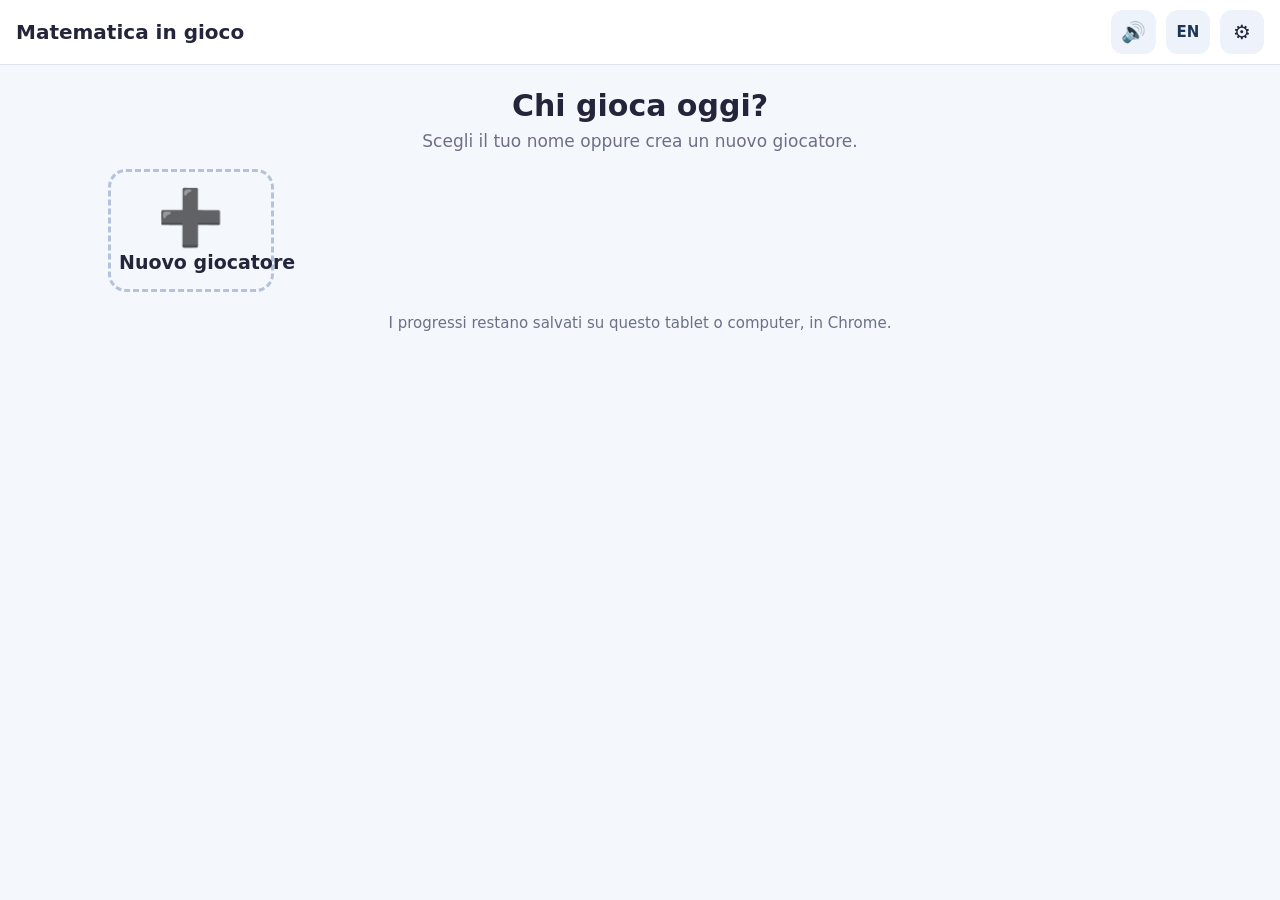
==== beta/index.html @ 22c0ec39 "Beta: gioco installabile come app e utilizzabile offline (cartella beta/, il sito principale non cam" ====
<!doctype html><html lang="it"><head><meta charset="utf-8"><meta name="viewport" content="width=device-width, initial-scale=1"><link rel="manifest" href="manifest.webmanifest"><meta name="theme-color" content="#4361ee"><meta name="description" content="Gioco di matematica per la scuola primaria, dalla 1ª alla 5ª."><link rel="icon" type="image/png" sizes="32x32" href="favicon-32.png"><link rel="apple-touch-icon" href="apple-touch-icon.png"><meta name="mobile-web-app-capable" content="yes"><meta name="apple-mobile-web-app-capable" content="yes"><meta name="apple-mobile-web-app-title" content="Matematica"></head><body><title>Matematica in gioco</title>
<style>:root {
  color-scheme: light;
  --bg: #f4f7fb; --ink: #23263b; --muted: #6b7088; --card: #ffffff; --line: #dfe5ef;
  --pri: #4361ee; --ok: #2a9d5c; --no: #e63946; --gold: #ffb703;
  --r: 18px; --shadow: 0 6px 18px rgba(30, 40, 90, .12);
  --font: "Nunito", "Segoe UI Rounded", "Arial Rounded MT Bold", system-ui, -apple-system, "Segoe UI", Roboto, sans-serif;
}
* { box-sizing: border-box; }
html, body { height: 100%; }
body { margin: 0; font-family: var(--font); color: var(--ink); background: var(--bg); -webkit-tap-highlight-color: transparent; user-select: none; }
button { font: inherit; color: inherit; cursor: pointer; }
[hidden] { display: none !important; }
.app { min-height: 100%; display: flex; flex-direction: column; }
.top { display: flex; align-items: center; gap: 10px; padding: 10px 16px; background: var(--card); box-shadow: 0 1px 0 var(--line); position: sticky; top: 0; z-index: 5; }
.top .title { font-weight: 900; font-size: 20px; flex: 1; display: flex; align-items: center; gap: 8px; min-width: 0; }
.top .title span { overflow: hidden; text-overflow: ellipsis; white-space: nowrap; }
.chip { display: inline-flex; align-items: center; gap: 6px; background: #fff7e0; border: 2px solid #ffe08a; padding: 4px 12px; border-radius: 999px; font-weight: 800; }
.icon-btn { border: 0; background: #eef2fb; border-radius: 12px; min-width: 44px; height: 44px; font-size: 20px; padding: 0 10px; font-weight: 800; }
.lang-btn { display: inline-grid; place-items: center; text-decoration: none; color: #1d3557; font-size: 15px; }
.inst-btn { font-size: 15px; background: #e8f7ee; color: #1f7a45; }
.icon-btn:hover { background: #e2e8f8; }
.screen { flex: 1; padding: 18px; max-width: 1100px; width: 100%; margin: 0 auto; }
h1 { font-size: 30px; margin: 6px 0 16px; text-align: center; }
h2 { font-size: 22px; margin: 18px 0 10px; }
.sub { text-align: center; color: var(--muted); margin: -8px 0 18px; font-size: 17px; }
.btn { border: 0; border-radius: 16px; padding: 14px 22px; font-size: 19px; font-weight: 800; background: var(--pri); color: #fff; box-shadow: 0 4px 0 #2f47b8; transition: transform .08s; }
.btn:active { transform: translateY(3px); box-shadow: 0 1px 0 #2f47b8; }
.btn.alt { background: #fff; color: var(--ink); box-shadow: 0 4px 0 #c7cfdf; border: 2px solid var(--line); }
.btn.ok { background: var(--ok); box-shadow: 0 4px 0 #1d6f40; }
.btn:disabled { opacity: .45; }
.row { display: flex; gap: 12px; flex-wrap: wrap; justify-content: center; }

/* profili */
.players { display: grid; grid-template-columns: repeat(auto-fill, minmax(150px, 1fr)); gap: 14px; }
.player { background: var(--card); border: 3px solid transparent; border-radius: var(--r); padding: 16px 8px; text-align: center; box-shadow: var(--shadow); position: relative; }
.player:hover { border-color: var(--pri); }
.player .av { font-size: 54px; line-height: 1.1; }
.player .nm { font-weight: 900; font-size: 19px; margin-top: 4px; }
.player .st { color: var(--muted); font-size: 14px; margin-top: 2px; }
.player .del { position: absolute; top: 6px; right: 6px; border: 0; background: transparent; font-size: 16px; opacity: .5; }
.player.new { border: 3px dashed #b6c2dc; box-shadow: none; background: transparent; }
.avatars { display: grid; grid-template-columns: repeat(auto-fill, minmax(58px, 1fr)); gap: 8px; margin: 10px 0 16px; }
.avatars button { font-size: 36px; background: #fff; border: 3px solid var(--line); border-radius: 14px; padding: 6px 0; }
.avatars button[aria-pressed="true"] { border-color: var(--pri); background: #eef2ff; }
.field { width: 100%; font-size: 22px; padding: 12px 14px; border: 3px solid var(--line); border-radius: 14px; font-family: inherit; font-weight: 800; }
.field:focus { outline: none; border-color: var(--pri); }

/* mondi */
.worlds { display: grid; grid-template-columns: repeat(auto-fill, minmax(190px, 1fr)); gap: 16px; }
.world { border: 0; border-radius: 22px; padding: 18px 14px 16px; color: #fff; text-align: left; box-shadow: var(--shadow); position: relative; overflow: hidden; min-height: 170px; display: flex; flex-direction: column; }
.world .num { font-size: 15px; font-weight: 900; opacity: .9; text-transform: uppercase; letter-spacing: .06em; }
.world .wn { font-size: 22px; font-weight: 900; line-height: 1.15; margin: 6px 0 10px; }
.world .em { position: absolute; right: 10px; bottom: 4px; font-size: 64px; opacity: .9; }
.world .prog { margin-top: auto; font-weight: 800; background: rgba(0,0,0,.18); align-self: flex-start; padding: 3px 10px; border-radius: 999px; }
.t-prato { background: linear-gradient(140deg, #52b788, #2d6a4f); }
.t-bosco { background: linear-gradient(140deg, #6a994e, #386641); }
.t-mare { background: linear-gradient(140deg, #4cc9f0, #3a56d4); }
.t-montagna { background: linear-gradient(140deg, #9d8189, #5e548e); }
.t-spazio { background: linear-gradient(140deg, #3c096c, #10002b); }

/* moduli e livelli (mappa a sentiero) */
.module { background: var(--card); border-radius: 22px; padding: 14px 16px 18px; margin-bottom: 16px; box-shadow: var(--shadow); }
.module h2 { margin: 2px 0 10px; display: flex; align-items: center; gap: 10px; }
.module h2 .ms { margin-left: auto; font-size: 15px; color: var(--muted); font-weight: 800; }
.path { display: flex; flex-wrap: wrap; gap: 14px 10px; align-items: flex-start; }
.lvl { width: 128px; border: 0; background: transparent; display: flex; flex-direction: column; align-items: center; gap: 6px; padding: 4px; border-radius: 16px; }
.lvl .dot { width: 70px; height: 70px; border-radius: 50%; display: grid; place-items: center; font-size: 26px; font-weight: 900; color: #fff; background: var(--pri); box-shadow: 0 5px 0 rgba(0,0,0,.18); position: relative; }
.lvl.done .dot { background: var(--ok); }
.lvl.locked .dot { background: #b8c0d0; }
.lvl.locked { cursor: not-allowed; }
.lvl .lt { font-size: 14px; font-weight: 800; text-align: center; line-height: 1.2; }
.lvl .stars { font-size: 17px; letter-spacing: 1px; color: #d0d5df; height: 20px; }
.lvl .stars b { color: var(--gold); font-weight: 400; }
.lvl:not(.locked):hover .dot { transform: scale(1.06); }

/* livello */
.intro { background: var(--card); border-radius: 22px; padding: 22px; box-shadow: var(--shadow); max-width: 760px; margin: 0 auto; }
.intro .how { background: #fff8e1; border-left: 6px solid var(--gold); border-radius: 12px; padding: 14px 16px; font-size: 19px; line-height: 1.5; margin: 12px 0 18px; }
.game { max-width: 860px; margin: 0 auto; }
.progress { display: flex; gap: 6px; margin: 4px 0 14px; }
.progress i { flex: 1; height: 12px; border-radius: 6px; background: #dde3ee; }
.progress i.ok { background: var(--ok); }
.progress i.no { background: var(--no); }
.progress i.cur { background: var(--pri); }
.qcard { background: var(--card); border-radius: 24px; padding: 20px; box-shadow: var(--shadow); text-align: center; position: relative; }
.qtext { font-size: 26px; font-weight: 800; line-height: 1.35; margin: 4px 0 12px; }
.qvis { display: flex; justify-content: center; margin: 6px 0 12px; overflow-x: auto; }
.qvis svg { max-width: 100%; height: auto; font-family: var(--font); }
.mg-title { font-size: 15px; font-weight: 900; color: var(--muted); text-transform: uppercase; letter-spacing: .08em; }

/* minigioco palloncini */
.balloons { display: flex; flex-wrap: wrap; justify-content: center; gap: 18px; padding: 10px 0 4px; }
.balloon { border: 0; background: none; padding: 0; display: flex; flex-direction: column; align-items: center; animation: bob 2.6s ease-in-out infinite; }
.balloon:nth-child(2) { animation-delay: -.7s; } .balloon:nth-child(3) { animation-delay: -1.3s; } .balloon:nth-child(4) { animation-delay: -1.9s; }
.balloon .b { min-width: 118px; min-height: 118px; max-width: 220px; padding: 14px; border-radius: 50% 50% 48% 48%; display: grid; place-items: center; font-size: 22px; font-weight: 900; color: #fff; text-shadow: 0 2px 2px rgba(0,0,0,.25); box-shadow: inset -10px -12px 0 rgba(0,0,0,.12); line-height: 1.15; }
.balloon .s { width: 2px; height: 38px; background: #9aa3b5; }
.balloon.pop { animation: pop .35s forwards; }
.balloon.good .b { outline: 5px solid var(--ok); }
@keyframes bob { 0%, 100% { transform: translateY(0); } 50% { transform: translateY(-10px); } }
@keyframes pop { to { transform: scale(1.5); opacity: 0; } }

/* coccodrillo */
.crocs { display: flex; justify-content: center; gap: 16px; margin-top: 8px; flex-wrap: wrap; }
.croc { border: 0; width: 120px; height: 120px; border-radius: 26px; background: #2a9d5c; color: #fff; font-size: 64px; font-weight: 900; box-shadow: 0 6px 0 #1d6f40; display: grid; place-items: center; }
.croc small { font-size: 13px; display: block; margin-top: -10px; }
.croc:active { transform: translateY(4px); box-shadow: 0 2px 0 #1d6f40; }

/* forziere con tastierino */
.chest { display: flex; flex-direction: column; align-items: center; gap: 12px; }
.answer-row { display: flex; gap: 10px; flex-wrap: wrap; justify-content: center; align-items: flex-end; }
.ansbox { min-width: 150px; min-height: 64px; border: 4px solid #c7cfdf; border-radius: 16px; font-size: 34px; font-weight: 900; display: flex; align-items: center; justify-content: center; padding: 0 14px; background: #fff; }
.ansbox.focus { border-color: var(--pri); box-shadow: 0 0 0 4px #dfe6ff; }
.ansbox.ok { border-color: var(--ok); background: #e9f8ef; }
.ansbox.no { border-color: var(--no); background: #fdecee; }
.anslbl { font-size: 14px; font-weight: 800; color: var(--muted); text-align: center; margin-bottom: 4px; }
.frac { display: flex; flex-direction: column; align-items: center; gap: 4px; }
.frac .bar { width: 120px; height: 5px; background: var(--ink); border-radius: 3px; }
.keypad { display: grid; grid-template-columns: repeat(3, 76px); gap: 10px; }
.keypad button { height: 64px; border: 0; border-radius: 16px; font-size: 30px; font-weight: 900; background: #eef2fb; box-shadow: 0 4px 0 #c9d2e6; }
.keypad button:active { transform: translateY(3px); box-shadow: 0 1px 0 #c9d2e6; }
.keypad .k-ok { background: var(--ok); color: #fff; box-shadow: 0 4px 0 #1d6f40; font-size: 24px; }
.keypad .k-del { background: #ffe3e3; box-shadow: 0 4px 0 #f1b0b0; }
.unit { font-size: 22px; font-weight: 800; color: var(--muted); align-self: center; }

/* spiegazione dopo l'errore */
.feedback { margin-top: 16px; border-radius: 20px; padding: 16px 18px; text-align: left; font-size: 19px; line-height: 1.45; animation: rise .25s ease-out; }
.feedback.ok { background: #e9f8ef; border: 3px solid #9bdcb5; }
.feedback.no { background: #fff4e6; border: 3px solid #ffc98a; }
.feedback .fh { font-weight: 900; font-size: 22px; margin-bottom: 6px; }
.feedback .ans { display: inline-block; background: #fff; border-radius: 10px; padding: 2px 10px; font-weight: 900; border: 2px solid var(--line); }
.feedback .how { margin-top: 8px; color: #5b4a2e; font-size: 16px; }
.feedback .row { justify-content: flex-start; margin-top: 12px; }
@keyframes rise { from { transform: translateY(10px); opacity: 0; } }

/* risultato */
.result { text-align: center; background: var(--card); border-radius: 24px; padding: 26px; box-shadow: var(--shadow); max-width: 560px; margin: 20px auto; }
.bigstars { font-size: 64px; letter-spacing: 6px; color: #d7dce6; }
.bigstars b { color: var(--gold); font-weight: 400; display: inline-block; animation: star .5s backwards; }
.bigstars b:nth-child(2) { animation-delay: .25s; } .bigstars b:nth-child(3) { animation-delay: .5s; }
@keyframes star { from { transform: scale(0) rotate(-90deg); } }
.confetti { position: fixed; inset: 0; pointer-events: none; overflow: hidden; z-index: 50; }
.confetti i { position: absolute; top: -20px; width: 10px; height: 16px; border-radius: 3px; animation: fall 2.2s linear forwards; }
@keyframes fall { to { transform: translateY(110vh) rotate(720deg); } }

.modal { position: fixed; inset: 0; background: rgba(20, 25, 50, .45); display: grid; place-items: center; z-index: 40; padding: 16px; }
.modal .box { background: #fff; border-radius: 22px; padding: 22px; max-width: 520px; width: 100%; box-shadow: var(--shadow); }
.toast { position: fixed; left: 50%; bottom: 20px; transform: translateX(-50%); background: var(--ink); color: #fff; padding: 10px 18px; border-radius: 12px; font-weight: 700; z-index: 60; }
.note { color: var(--muted); font-size: 15px; text-align: center; }

@media (max-width: 640px) {
  .qtext { font-size: 21px; }
  .keypad { grid-template-columns: repeat(3, 64px); }
  .keypad button { height: 56px; font-size: 26px; }
  .balloon .b { min-width: 96px; min-height: 96px; font-size: 18px; }
  .croc { width: 96px; height: 96px; font-size: 52px; }
  .screen { padding: 12px; }
}
@media (prefers-reduced-motion: reduce) { .balloon { animation: none; } .confetti { display: none; } }
@media print { .top { display: none; } }

/* «Lo sai che…?» */
.fact { display: flex; gap: 14px; align-items: flex-start; text-align: left; background: linear-gradient(135deg, #eef4ff, #f6efff); border: 3px solid #c9d6ff; border-radius: 20px; padding: 14px 16px; margin: 16px 0 18px; animation: rise .4s ease-out .3s backwards; }
.fact .fi { font-size: 42px; line-height: 1; flex: none; width: 52px; text-align: center; }
.fact .ft { font-weight: 900; font-size: 20px; color: #3a0ca3; margin-bottom: 4px; }
.fact .fx { font-size: 18px; line-height: 1.45; }

/* verifica finale */
.lvl.verif .dot { background: linear-gradient(135deg, #ffb703, #fb8500); font-size: 32px; }
.lvl.verif.locked .dot { background: #b8c0d0; }
.lvl .vg { font-size: 13px; font-weight: 900; color: #2a9d5c; height: 20px; }
.giudizio { display: inline-block; color: #fff; font-weight: 900; font-size: 22px; padding: 8px 18px; border-radius: 999px; margin: 4px 0 10px; }
.review { text-align: left; margin-top: 10px; }
.rv { border: 2px solid #ffd8a8; background: #fff9f0; border-radius: 16px; padding: 12px 14px; margin-bottom: 10px; font-size: 17px; line-height: 1.45; }
.rv-l { font-size: 13px; font-weight: 900; color: var(--muted); text-transform: uppercase; letter-spacing: .05em; }
.rv-q { font-size: 20px; font-weight: 800; margin: 4px 0; }
.rv .how { margin-top: 6px; color: #5b4a2e; font-size: 15px; }
.ans.no { border-color: #f5a3aa; background: #fdecee; text-decoration: line-through; }
.result .ans { display: inline-block; background: #fff; border-radius: 10px; padding: 1px 9px; font-weight: 900; border: 2px solid var(--line); }

/* minigioco: pesci che nuotano */
.mg-pesci { flex-direction: column; align-items: stretch; gap: 10px; background: linear-gradient(#cdefff, #8fd3f4); border-radius: 20px; padding: 14px; }
.mg-pesci .balloon { animation: swim 5s ease-in-out infinite alternate; align-self: flex-start; }
.mg-pesci .balloon:nth-child(2) { animation-duration: 6s; } .mg-pesci .balloon:nth-child(3) { animation-duration: 4.4s; } .mg-pesci .balloon:nth-child(4) { animation-duration: 5.6s; }
.mg-pesci .b { min-width: 150px; min-height: 64px; max-width: none; border-radius: 50% 40% 40% 50% / 50%; position: relative; padding: 10px 40px 10px 22px; }
.mg-pesci .b::after { content: ''; position: absolute; right: -24px; top: 50%; transform: translateY(-50%); border-left: 30px solid currentColor; border-top: 20px solid transparent; border-bottom: 20px solid transparent; color: inherit; }
.mg-pesci .b::before { content: ''; position: absolute; left: 16px; top: 14px; width: 8px; height: 8px; border-radius: 50%; background: #222; }
@keyframes swim { from { transform: translateX(0); } to { transform: translateX(min(42vw, 360px)); } }
/* minigioco: carte da girare */
.mg-carte { gap: 14px; }
.mg-carte .balloon { animation: none; perspective: 600px; }
.mg-carte .b { border-radius: 16px; min-width: 120px; min-height: 150px; box-shadow: 0 6px 0 rgba(0,0,0,.18); border: 4px solid #fff; transition: transform .35s; }
.mg-carte .balloon:hover .b { transform: translateY(-4px) rotate(-1deg); }
.mg-carte .balloon.flip .b { transform: rotateY(180deg) scale(.9); opacity: .4; }
.mg-carte .balloon.good .b { outline: 5px solid var(--ok); opacity: 1; transform: none; }

/* cifre colorate per posizione */
.nm { font-variant-numeric: tabular-nums; white-space: nowrap; }
.d-u { color: #1d6fe0; } .d-da { color: #e63946; } .d-h { color: #2a9d5c; } .d-k { color: #8338ec; } .d-mi { color: #f77f00; } .d-g { color: #6d4c41; } .d-dec { color: #0096a8; }
.nm [class^="d-"] { font-weight: 900; }
.sep-k { color: #4a4f63; font-weight: 900; font-size: .95em; margin: 0 .16em; }
.sep-dec { color: #111; font-weight: 900; font-size: 1.25em; margin: 0 .06em; }
.legend { display: flex; flex-wrap: wrap; gap: 6px 14px; justify-content: center; margin: -4px 0 10px; font-size: 14px; font-weight: 800; color: var(--muted); }
.legend .lg { display: inline-flex; align-items: center; gap: 4px; }
.legend i { font-style: normal; font-size: 16px; }
.balloon .lab { background: #fff; border-radius: 12px; padding: 2px 10px; text-shadow: none; color: var(--ink); box-shadow: 0 1px 0 rgba(0,0,0,.15); }
.ansbox .nm { font-size: 1em; }

/* calcolo passo per passo */
.steps { --cw: 38px; margin-top: 14px; background: #fff; border: 3px solid #c9d6ff; border-radius: 18px; padding: 12px; text-align: center; }
.stitle { font-weight: 900; color: #3a0ca3; margin-bottom: 8px; }
.swrap { overflow-x: auto; display: flex; justify-content: center; padding: 4px; }
.sgrid { --rh: 42px; display: grid; grid-auto-rows: var(--rh); font-size: 28px; font-weight: 900; font-variant-numeric: tabular-nums; }
.sc { display: grid; place-items: center; color: #1d3557; position: relative; }
.sc.d-u { color: #1d6fe0; } .sc.d-da { color: #e63946; } .sc.d-h { color: #2a9d5c; } .sc.d-k { color: #8338ec; } .sc.d-mi { color: #f77f00; } .sc.d-g { color: #6d4c41; } .sc.d-dec { color: #0096a8; } .sc.pad { color: #9aa3b5; }
.sc.ctop { font-size: 17px; align-items: end; color: #e63946; }
.sc.carry { color: #e63946; font-size: 17px; }
.sc.borrow { color: #d00000; font-size: 17px; }
.sc.struck::after { content: ''; position: absolute; left: 18%; right: 18%; top: 50%; border-top: 3px solid #d00000; transform: rotate(-20deg); }
.sc.line { border-top: 3px solid #1d3557; }
.sc.hl { background: #fff3bf; border-radius: 6px; }
.sc.op { color: #e63946; }
.sc.pad { color: #9aa3b5; }
.sc.res { animation: pop-in .3s ease-out; }
.sc.comma, .sc.commaR::after { color: #111; }
.sc.commaR::after { content: ','; position: absolute; right: -6px; bottom: 4px; }
.sc.dotR::after { content: '.'; position: absolute; right: -5px; bottom: 2px; color: #111; }
.sc.ul { border-bottom: 3px solid #1d3557; }
.sc.vbar { border-left: 3px solid #1d3557; }
.sc.hbar { border-bottom: 3px solid #1d3557; }
.sc.q { color: #2a9d5c; }
.sc.rem { color: #1d6fe0; }
.sc.down { color: #8338ec; }
.sc.dvs { color: #e76f51; }
@keyframes pop-in { from { transform: scale(1.6); opacity: 0; } }
.qcol { --cw: 38px; display: flex; justify-content: center; margin: 4px auto 12px; padding: 8px 14px; background: #fffdf3; border: 2px dashed #f2c94c; border-radius: 16px; width: fit-content; max-width: 100%; }
.handnote { max-width: 520px; margin: -4px auto 12px; text-align: center; font-size: 15px; font-weight: 700; color: #6b4f00; background: #fff6d6; border-radius: 12px; padding: 7px 12px; }
.guide { max-width: 860px; margin: 0 auto; background: var(--card); border-radius: 24px; padding: 22px 24px; box-shadow: 0 6px 24px rgba(30, 40, 90, .08); }
.guide h1 { text-align: center; margin: 4px 0 8px; }
.g-em { text-align: center; font-size: 54px; line-height: 1; }
.g-intro { font-size: 19px; line-height: 1.55; text-align: center; margin: 6px auto 4px; max-width: 700px; }
.g-mod { background: #f6f8ff; border-radius: 16px; padding: 14px 16px; margin: 14px 0; }
.g-mod h2 { display: flex; gap: 8px; align-items: center; margin: 0 0 6px; font-size: 21px; }
.g-learn { margin: 0 0 10px; font-size: 17px; line-height: 1.45; }
.g-terms { display: grid; grid-template-columns: minmax(130px, 220px) 1fr; gap: 8px 14px; margin: 0; }
.g-terms dt { font-weight: 900; color: #3a0ca3; }
.g-terms dd { margin: 0; font-size: 16px; line-height: 1.45; }
@media (max-width: 640px) { .g-terms { grid-template-columns: 1fr; gap: 2px; } .g-terms dd { margin-bottom: 8px; } .guide { padding: 16px 14px; } }
.coin { display: inline-block; width: 1.05em; height: 1.05em; border-radius: 50%; vertical-align: -0.16em; background: radial-gradient(circle at 35% 35%, #ffe680, #f5b800 55%, #c98a00); box-shadow: inset 0 0 0 2px #b07800; margin: 0 .12em; }
.stag { display: inline-block; background: #3a0ca3; color: #fff; font-size: 13px; font-weight: 800; border-radius: 999px; padding: 1px 9px; margin-right: 4px; vertical-align: 2px; }
.snote { font-size: 18px; line-height: 1.45; margin: 10px 4px; min-height: 52px; text-align: left; background: #f6f8ff; border-radius: 12px; padding: 10px 12px; }
.sctl { display: flex; gap: 10px; align-items: center; justify-content: center; flex-wrap: wrap; }
.sbtn { padding: 10px 16px; font-size: 16px; }
.scnt { font-weight: 800; color: var(--muted); }
.steps-holder { margin-top: 10px; }
@media (max-width: 640px) { .steps, .qcol { --cw: 30px; } .sgrid { font-size: 22px; --rh: 34px; } }
</style>
<div class="app" id="app">
  <header class="top">
    <button class="icon-btn" id="tBack" type="button" aria-label="Indietro" hidden>←</button>
    <div class="title" id="tTitle"></div>
    <span class="chip" id="tCoins" hidden></span>
    <button class="icon-btn" id="tPlayer" type="button" title="Cambia giocatore" hidden></button>
    <button class="icon-btn inst-btn" id="tInstall" type="button" hidden>📲</button>
    <button class="icon-btn" id="tSound" type="button" aria-label="Suoni">🔊</button>
    <a class="icon-btn lang-btn" href="english.html" title="English version" aria-label="English version">EN</a>
    <button class="icon-btn" id="tSet" type="button" aria-label="Impostazioni">⚙️</button>
  </header>
  <main class="screen" id="screen"></main>
</div>
<div class="toast" id="toast" role="status" hidden></div>
<script>window.LANG = 'it';
window.PWA = true;
/* Disegni SVG per gli esercizi: oggetti da contare, blocchi in base 10, linea dei numeri,
   orologio, monete, frazioni, figure, grafici. Tutti restituiscono una stringa SVG. */
(function (root) {
  'use strict';
  const V = {};
  const esc = s => String(s).replace(/&/g, '&amp;').replace(/</g, '&lt;');
  const svg = (w, h, body, extra = '') => `<svg viewBox="0 0 ${w} ${h}" width="${w}" height="${h}" class="vis" ${extra} xmlns="http://www.w3.org/2000/svg">${body}</svg>`;
  V.svg = svg;
  const T = (x, y, s, size = 16, fill = '#2b2d42', anchor = 'middle', weight = 600) => `<text x="${x}" y="${y}" font-size="${size}" fill="${fill}" text-anchor="${anchor}" font-weight="${weight}" font-family="inherit">${esc(s)}</text>`;
  V.T = T;
  const ICONS = {
    mela: (x, y, r) => `<circle cx="${x}" cy="${y + 1}" r="${r}" fill="#e63946"/><path d="M${x} ${y - r + 2} q2 -6 6 -7" stroke="#6b4226" stroke-width="2" fill="none"/><ellipse cx="${x + 5}" cy="${y - r}" rx="4" ry="2" fill="#52b788"/>`,
    stella: (x, y, r) => { let p = ''; for (let i = 0; i < 10; i++) { const a = -Math.PI / 2 + i * Math.PI / 5, rr = i % 2 ? r * 0.45 : r; p += (i ? 'L' : 'M') + (x + rr * Math.cos(a)).toFixed(1) + ' ' + (y + rr * Math.sin(a)).toFixed(1); } return `<path d="${p}Z" fill="#ffb703" stroke="#e09f00"/>`; },
    pallina: (x, y, r) => `<circle cx="${x}" cy="${y}" r="${r}" fill="#4895ef"/><circle cx="${x - r / 3}" cy="${y - r / 3}" r="${r / 4}" fill="#fff" opacity=".6"/>`,
    fiore: (x, y, r) => { let s = ''; for (let i = 0; i < 5; i++) { const a = i * 2 * Math.PI / 5; s += `<circle cx="${x + r * 0.55 * Math.cos(a)}" cy="${y + r * 0.55 * Math.sin(a)}" r="${r * 0.45}" fill="#f28482"/>`; } return s + `<circle cx="${x}" cy="${y}" r="${r * 0.35}" fill="#ffd166"/>`; },
    pesce: (x, y, r) => `<ellipse cx="${x}" cy="${y}" rx="${r}" ry="${r * 0.6}" fill="#f4a261"/><path d="M${x + r - 2} ${y} l${r * 0.7} ${-r * 0.5} v${r} Z" fill="#e76f51"/><circle cx="${x - r * 0.45}" cy="${y - 2}" r="2" fill="#222"/>`,
  };
  V.ICONS = Object.keys(ICONS);
  // n oggetti uguali, a righe da 5 (come nelle cornici del dieci)
  V.objects = function (n, kind = 'mela', perRow = 5) {
    const r = 13, gap = 34, rows = Math.max(1, Math.ceil(n / perRow));
    const w = Math.max(1, Math.min(n, perRow)) * gap + 10, h = rows * gap + 6;
    let b = '';
    for (let i = 0; i < n; i++) { const cx = 22 + (i % perRow) * gap, cy = 20 + Math.floor(i / perRow) * gap; b += ICONS[kind](cx, cy, r); }
    return svg(w, h, b);
  };
  // gruppi uguali (moltiplicazione come addizione ripetuta)
  V.groups = function (g, k, kind = 'pallina') {
    const per = Math.min(k, 5), rr = 9, gw = per * 22 + 16, rows = Math.ceil(k / 5), gh = rows * 22 + 16;
    const cols = Math.min(g, 4), w = cols * (gw + 10) + 10, h = Math.ceil(g / 4) * (gh + 10) + 10;
    let b = '';
    for (let i = 0; i < g; i++) {
      const gx = 10 + (i % 4) * (gw + 10), gy = 10 + Math.floor(i / 4) * (gh + 10);
      b += `<rect x="${gx}" y="${gy}" width="${gw}" height="${gh}" rx="12" fill="#eef4ff" stroke="#9db4e8" stroke-dasharray="4 3"/>`;
      for (let j = 0; j < k; j++) b += ICONS[kind](gx + 18 + (j % 5) * 22, gy + 19 + Math.floor(j / 5) * 22, rr);
    }
    return svg(w, h, b);
  };
  // schieramento righe × colonne
  V.array = function (r, c) {
    const s = 24, w = c * s + 20, h = r * s + 20;
    let b = '';
    for (let i = 0; i < r; i++) for (let j = 0; j < c; j++) b += `<circle cx="${20 + j * s}" cy="${20 + i * s}" r="8" fill="#7209b7" opacity=".85"/>`;
    return svg(w, h, b);
  };
  // blocchi in base 10: centinaia (quadrati), decine (barrette), unità (cubetti)
  V.base10 = function (h, d, u) {
    const s = 7; let x = 8, b = '';
    for (let i = 0; i < h; i++) { b += `<rect x="${x}" y="8" width="${10 * s}" height="${10 * s}" fill="#95d5b2" stroke="#2a9d5c"/>`; for (let k = 1; k < 10; k++) b += `<line x1="${x + k * s}" y1="8" x2="${x + k * s}" y2="${8 + 10 * s}" stroke="#2a9d5c" stroke-width=".5"/><line x1="${x}" y1="${8 + k * s}" x2="${x + 10 * s}" y2="${8 + k * s}" stroke="#2a9d5c" stroke-width=".5"/>`; x += 10 * s + 8; }
    for (let i = 0; i < d; i++) { b += `<rect x="${x}" y="8" width="${s}" height="${10 * s}" fill="#f4a3a8" stroke="#e63946"/>`; for (let k = 1; k < 10; k++) b += `<line x1="${x}" y1="${8 + k * s}" x2="${x + s}" y2="${8 + k * s}" stroke="#e63946" stroke-width=".5"/>`; x += s + 5; }
    if (d) x += 4;
    for (let i = 0; i < u; i++) { b += `<rect x="${x + (i % 3) * (s + 3)}" y="${8 + 10 * s - s - Math.floor(i / 3) * (s + 3)}" width="${s}" height="${s}" fill="#8ab8f5" stroke="#1d6fe0"/>`; }
    x += u ? 3 * (s + 3) + 4 : 0;
    return svg(Math.max(60, x + 4), 10 * s + 16, b);
  };
  // linea dei numeri con eventuali salti (frecce) e un punto da trovare
  V.numberLine = function (from, to, opts = {}) {
    const n = to - from, w = Math.min(680, Math.max(300, n * 34)), x0 = 20, step = (w - 40) / n;
    const X = v => x0 + (v - from) * step;
    let b = `<line x1="${x0 - 10}" y1="60" x2="${w - 10}" y2="60" stroke="#333" stroke-width="2"/><path d="M${w - 10} 60 l-8 -5 v10z" fill="#333"/>`;
    const lbEvery = opts.every || (n > 20 ? 5 : 1);
    for (let v = from; v <= to; v++) {
      const big = (v - from) % lbEvery === 0;
      b += `<line x1="${X(v)}" y1="${big ? 52 : 55}" x2="${X(v)}" y2="${big ? 68 : 65}" stroke="#333" stroke-width="${big ? 2 : 1}"/>`;
      if (big && !(opts.hide || []).includes(v)) b += T(X(v), 86, String(opts.label ? opts.label(v) : v), 13, '#333');
    }
    for (const [a, c] of (opts.jumps || [])) { const xa = X(a), xc = X(c), mid = (xa + xc) / 2, hgt = Math.min(40, Math.abs(xc - xa) / 2 + 10); b += `<path d="M${xa} 55 Q${mid} ${55 - hgt * 1.6} ${xc} 55" fill="none" stroke="#f3722c" stroke-width="2.5"/><path d="M${xc} 55 l${xc > xa ? -9 : 9} -6 l${xc > xa ? 2 : -2} 8z" fill="#f3722c"/>`; }
    for (const v of (opts.mark || [])) b += `<circle cx="${X(v)}" cy="60" r="7" fill="#e63946"/>`;
    for (const v of (opts.ask || [])) b += `<rect x="${X(v) - 13}" y="72" width="26" height="22" rx="5" fill="#fff3bf" stroke="#f59f00"/>` + T(X(v), 88, '?', 15, '#d9480f');
    return svg(w, 100, b);
  };
  // orologio analogico
  V.clock = function (h, m, big) {
    const c = 80, r = 70;
    let b = `<circle cx="${c}" cy="${c}" r="${r}" fill="#fff" stroke="#264653" stroke-width="5"/>`;
    for (let i = 0; i < 60; i++) { const a = i * Math.PI / 30, big = i % 5 === 0; b += `<line x1="${c + (r - (big ? 11 : 5)) * Math.sin(a)}" y1="${c - (r - (big ? 11 : 5)) * Math.cos(a)}" x2="${c + (r - 2) * Math.sin(a)}" y2="${c - (r - 2) * Math.cos(a)}" stroke="#264653" stroke-width="${big ? 2.5 : 1}"/>`; }
    for (let i = 1; i <= 12; i++) { const a = i * Math.PI / 6; b += T(c + (r - 22) * Math.sin(a), c - (r - 22) * Math.cos(a) + 5, String(i), 14, '#264653'); }
    const ah = ((h % 12) + m / 60) * Math.PI / 6, am = m * Math.PI / 30;
    b += `<line x1="${c}" y1="${c}" x2="${c + 38 * Math.sin(ah)}" y2="${c - 38 * Math.cos(ah)}" stroke="#264653" stroke-width="6" stroke-linecap="round"/>`;
    b += `<line x1="${c}" y1="${c}" x2="${c + 56 * Math.sin(am)}" y2="${c - 56 * Math.cos(am)}" stroke="#e76f51" stroke-width="4" stroke-linecap="round"/><circle cx="${c}" cy="${c}" r="5" fill="#264653"/>`;
    return big ? `<svg viewBox="0 0 160 160" width="240" height="240" class="vis" xmlns="http://www.w3.org/2000/svg">${b}</svg>` : svg(160, 160, b);
  };
  // monete e banconote in centesimi
  V.money = function (list) {
    const en = root.LANG === 'en';
    const lab = v => v >= 100 ? (en ? '€' + (v / 100) : (v / 100) + ' €') : v + (en ? 'c' : ' cent');
    // banconote: colori veri dell'euro; monete: rame (1, 2, 5 cent), oro nordico (10, 20, 50 cent), bimetalliche (1 € e 2 €)
    const NOTE = { 500: '#9fa8a3', 1000: '#e07a7a', 2000: '#6c9bd2', 5000: '#e9a05a', 10000: '#6fb36f', 20000: '#d8b93c', 50000: '#a98ac9' };
    let x = 6, b = '';
    for (const v of list) {
      if (v >= 500) { b += `<rect x="${x}" y="14" width="92" height="52" rx="5" fill="${NOTE[v] || '#999'}" stroke="#555"/><rect x="${x + 5}" y="19" width="82" height="42" rx="3" fill="none" stroke="#fff" stroke-opacity=".6"/>` + T(x + 46, 47, lab(v), 18, '#fff', 'middle', 900); x += 100; }
      else {
        const r = v === 200 ? 24 : v === 100 ? 22 : v >= 10 ? 20 : 17;
        if (v >= 100) {
          const outer = v === 200 ? '#c8ccd1' : '#e6c35c', inner = v === 200 ? '#e6c35c' : '#c8ccd1';
          b += `<circle cx="${x + r}" cy="40" r="${r}" fill="${outer}" stroke="#6b5a2a" stroke-width="2"/><circle cx="${x + r}" cy="40" r="${r - 7}" fill="${inner}" stroke="#6b5a2a" stroke-width="1"/>`;
        } else b += `<circle cx="${x + r}" cy="40" r="${r}" fill="${v >= 10 ? '#e6c35c' : '#c9783a'}" stroke="#8a6d1f" stroke-width="2"/>`;
        if (v >= 100) b += T(x + r, 45, lab(v), 13, '#2b1d00', 'middle', 900);
        else b += T(x + r, 42, String(v), v >= 10 ? 15 : 13, '#2b1d00', 'middle', 900) + T(x + r, 52, 'cent', 7, '#2b1d00', 'middle', 700);
        x += 2 * r + 6;
      }
    }
    return svg(Math.max(60, x + 4), 80, b);
  };
  // frazione: torta o barra con parti colorate
  V.fraction = function (n, d, kind = 'pie') {
    let b = '';
    if (kind === 'pie') {
      const c = 70, r = 60;
      for (let i = 0; i < d; i++) {
        const a0 = -Math.PI / 2 + i * 2 * Math.PI / d, a1 = a0 + 2 * Math.PI / d;
        const p = d === 1 ? `M${c} ${c - r} A${r} ${r} 0 1 1 ${c - 0.01} ${c - r}Z` : `M${c} ${c} L${c + r * Math.cos(a0)} ${c + r * Math.sin(a0)} A${r} ${r} 0 ${a1 - a0 > Math.PI ? 1 : 0} 1 ${c + r * Math.cos(a1)} ${c + r * Math.sin(a1)}Z`;
        b += `<path d="${p}" fill="${i < n ? '#f77f00' : '#fff'}" stroke="#333" stroke-width="2"/>`;
      }
      return svg(140, 140, b);
    }
    const w = 300, h = 46, pw = w / d;
    for (let i = 0; i < d; i++) b += `<rect x="${10 + i * pw}" y="10" width="${pw}" height="${h}" fill="${i < n ? '#2a9d8f' : '#fff'}" stroke="#333" stroke-width="2"/>`;
    return svg(w + 20, h + 20, b);
  };
  // poligono con le misure dei lati
  V.polygon = function (pts, labels = [], opts = {}) {
    const xs = pts.map(p => p[0]), ys = pts.map(p => p[1]);
    const mnx = Math.min(...xs), mny = Math.min(...ys), mxx = Math.max(...xs), mxy = Math.max(...ys);
    const sc = Math.min(220 / Math.max(1, mxx - mnx), 150 / Math.max(1, mxy - mny));
    const P = pts.map(p => [40 + (p[0] - mnx) * sc, 30 + (mxy - p[1]) * sc]);
    let b = `<path d="M${P.map(p => p.join(' ')).join(' L')}Z" fill="${opts.fill || '#cdeccf'}" stroke="#2d6a4f" stroke-width="3"/>`;
    const cx = P.reduce((s, p) => s + p[0], 0) / P.length, cy = P.reduce((s, p) => s + p[1], 0) / P.length;
    labels.forEach((lb, i) => {
      if (lb === null || lb === undefined || lb === '') return;
      const a = P[i], c = P[(i + 1) % P.length]; const mx = (a[0] + c[0]) / 2, my = (a[1] + c[1]) / 2;
      const dx = mx - cx, dy = my - cy, l = Math.hypot(dx, dy) || 1;
      b += T(mx + dx / l * 18, my + dy / l * 18 + 5, lb, 14, '#1b4332');
    });
    if (opts.h) { const [a, c] = opts.h.map(p => [40 + (p[0] - mnx) * sc, 30 + (mxy - p[1]) * sc]); b += `<line x1="${a[0]}" y1="${a[1]}" x2="${c[0]}" y2="${c[1]}" stroke="#d00000" stroke-width="2" stroke-dasharray="5 4"/>` + T(c[0] + 8, (a[1] + c[1]) / 2 + 5, opts.hLabel || 'h', 14, '#d00000', 'start'); }
    return svg(Math.max(...P.map(p => p[0])) + 50, Math.max(...P.map(p => p[1])) + 40, b);
  };
  // figura su quadretti (aree e perimetri contando)
  V.gridShape = function (w, h) {
    const s = 22; let b = '';
    for (let i = 0; i <= w + 2; i++) b += `<line x1="${10 + i * s}" y1="10" x2="${10 + i * s}" y2="${10 + (h + 2) * s}" stroke="#d0d7de"/>`;
    for (let j = 0; j <= h + 2; j++) b += `<line x1="10" y1="${10 + j * s}" x2="${10 + (w + 2) * s}" y2="${10 + j * s}" stroke="#d0d7de"/>`;
    b += `<rect x="${10 + s}" y="${10 + s}" width="${w * s}" height="${h * s}" fill="#90e0ef" fill-opacity=".7" stroke="#0077b6" stroke-width="3"/>`;
    return svg((w + 2) * s + 20, (h + 2) * s + 20, b);
  };
  // figure piane semplici
  V.shape = function (name, color = '#ffafcc') {
    const st = `fill="${color}" stroke="#333" stroke-width="3"`;
    const S = {
      cerchio: `<circle cx="70" cy="60" r="48" ${st}/>`,
      quadrato: `<rect x="22" y="12" width="96" height="96" ${st}/>`,
      rettangolo: `<rect x="5" y="30" width="130" height="64" ${st}/>`,
      triangolo: `<path d="M70 10 L130 108 L10 108Z" ${st}/>`,
      rombo: `<path d="M70 6 L126 60 L70 114 L14 60Z" ${st}/>`,
      pentagono: `<path d="M70 8 L126 50 L104 112 L36 112 L14 50Z" ${st}/>`,
      esagono: `<path d="M40 12 L100 12 L130 60 L100 108 L40 108 L10 60Z" ${st}/>`,
      ovale: `<ellipse cx="70" cy="60" rx="62" ry="38" ${st}/>`,
      trapezio: `<path d="M40 20 L100 20 L132 104 L8 104Z" ${st}/>`,
    };
    return svg(140, 120, S[name]);
  };
  // angolo con l'ampiezza data (gradi)
  V.angle = function (deg, label = true) {
    const c = [40, 120], L = 110, a = deg * Math.PI / 180;
    const p = [c[0] + L * Math.cos(a), c[1] - L * Math.sin(a)];
    let b = `<line x1="${c[0]}" y1="${c[1]}" x2="${c[0] + L}" y2="${c[1]}" stroke="#333" stroke-width="3"/><line x1="${c[0]}" y1="${c[1]}" x2="${p[0]}" y2="${p[1]}" stroke="#333" stroke-width="3"/>`;
    if (Math.abs(deg - 90) < 0.01) b += `<path d="M${c[0] + 18} ${c[1]} V${c[1] - 18} H${c[0]}" fill="none" stroke="#e63946" stroke-width="2"/>`;
    else { const r = 26; b += `<path d="M${c[0] + r} ${c[1]} A${r} ${r} 0 ${deg > 180 ? 1 : 0} 0 ${c[0] + r * Math.cos(a)} ${c[1] - r * Math.sin(a)}" fill="none" stroke="#e63946" stroke-width="2"/>`; }
    const minx = Math.min(c[0], p[0]) - 10;
    return svg(Math.max(c[0] + L, p[0]) - minx + 20, 140, `<g transform="translate(${-minx + 10} 0)">${b}</g>`);
  };
  // coppie di rette
  // traslazione, rotazione o simmetria di una figura a forma di L sul reticolo (A = di partenza, B = di arrivo)
  V.transform = function (kind, o) {
    const c = 24, W = 13, H = 9, pad = 6;
    const L = [[0, 0], [1, 0], [1, 2], [2, 2], [2, 3], [0, 3]];
    const A = L.map(([x, y]) => [o.ax + x, o.ay + y]);
    let f, extra = '';
    if (kind === 'trasl') f = ([x, y]) => [x + o.dx, y + o.dy];
    else if (kind === 'rot') { const P = [o.ax + 4, o.ay + 1]; f = ([x, y]) => [P[0] - (y - P[1]), P[1] + (x - P[0])]; extra = `<circle cx="${pad + P[0] * c}" cy="${pad + P[1] * c}" r="5" fill="#d00000"/>`; }
    else { const ax = o.ax + 3; f = ([x, y]) => [2 * ax - x, y]; extra = `<line x1="${pad + ax * c}" y1="${pad}" x2="${pad + ax * c}" y2="${pad + H * c}" stroke="#d00000" stroke-width="3" stroke-dasharray="8 6"/>`; }
    const B = A.map(f);
    const inA = [o.ax + 0.5, o.ay + 1.5], inB = f(inA); // un punto dentro la figura, per la lettera
    let g = '';
    for (let x = 0; x <= W; x++) g += `<line x1="${pad + x * c}" y1="${pad}" x2="${pad + x * c}" y2="${pad + H * c}" stroke="#dde3f0"/>`;
    for (let y = 0; y <= H; y++) g += `<line x1="${pad}" y1="${pad + y * c}" x2="${pad + W * c}" y2="${pad + y * c}" stroke="#dde3f0"/>`;
    const poly = (P, fill, stroke) => `<path d="${P.map(([x, y], i) => (i ? 'L' : 'M') + (pad + x * c) + ' ' + (pad + y * c)).join(' ')}Z" fill="${fill}" stroke="${stroke}" stroke-width="3" stroke-linejoin="round"/>`;
    const lab = (q, t, col) => T(pad + q[0] * c, pad + q[1] * c + 6, t, 17, col, 'middle', 900);
    return svg(W * c + 2 * pad, H * c + 2 * pad, g + extra + poly(A, '#bde0fe', '#1d6fe0') + poly(B, '#ffd6a5', '#e76f51') + lab(inA, 'A', '#1d3557') + lab(inB, 'B', '#7a3412'));
  };
  V.lines = function (kind) {
    const s = 'stroke="#3a0ca3" stroke-width="4" stroke-linecap="round"';
    const L = { parallele: `<line x1="10" y1="35" x2="190" y2="25" ${s}/><line x1="10" y1="85" x2="190" y2="75" ${s}/>`, perpendicolari: `<line x1="10" y1="60" x2="190" y2="60" ${s}/><line x1="100" y1="5" x2="100" y2="115" ${s}/>`, incidenti: `<line x1="10" y1="20" x2="190" y2="100" ${s}/><line x1="20" y1="105" x2="180" y2="35" ${s}/>` };
    return svg(200, 120, L[kind]);
  };
  // linee aperte/chiuse, curve/spezzate
  V.curve = function (kind) {
    const s = 'fill="none" stroke="#d62828" stroke-width="4" stroke-linecap="round" stroke-linejoin="round"';
    const K = {
      'aperta curva': `<path d="M15 90 C45 10 90 120 120 50 S175 30 185 80" ${s}/>`,
      'chiusa curva': `<path d="M100 15 C160 15 185 60 150 95 C120 125 50 115 30 80 C10 45 50 15 100 15Z" ${s}/>`,
      'aperta spezzata': `<path d="M15 95 L55 25 L95 90 L140 30 L185 85" ${s}/>`,
      'chiusa spezzata': `<path d="M30 30 L170 20 L185 100 L90 110 L20 90Z" ${s}/>`,
      retta: `<line x1="5" y1="90" x2="195" y2="30" ${s}/>`,
    };
    return svg(200, 120, K[kind]);
  };
  // istogramma
  V.bars = function (labels, values, title = '') {
    const w = labels.length * 60 + 60, H = 160, mx = Math.max(...values), top = Math.ceil(mx / 2) * 2 || 2;
    let b = '';
    for (let v = 0; v <= top; v += (top > 10 ? 2 : 1)) { const y = H - v / top * (H - 30); b += `<line x1="40" y1="${y}" x2="${w - 10}" y2="${y}" stroke="#e5e5e5"/>` + T(32, y + 4, String(v), 11, '#555', 'end', 400); }
    labels.forEach((l, i) => { const x = 54 + i * 60, hh = values[i] / top * (H - 30); b += `<rect x="${x}" y="${H - hh}" width="36" height="${hh}" fill="${['#4361ee', '#f72585', '#4cc9f0', '#7209b7', '#ff9f1c', '#2ec4b6'][i % 6]}" rx="3"/>` + T(x + 18, H + 18, l, 12, '#333', 'middle', 500); });
    b += `<line x1="40" y1="${H}" x2="${w - 10}" y2="${H}" stroke="#333"/>`;
    return svg(w, H + 30, (title ? T(w / 2, 14, title, 13, '#333') : '') + b);
  };
  // sacchetto di palline colorate (probabilità)
  V.bag = function (counts) {
    const cols = { rosse: '#e63946', blu: '#3a86ff', verdi: '#2a9d8f', gialle: '#ffbe0b' };
    let b = `<path d="M30 40 Q20 150 100 150 Q180 150 170 40 Z" fill="#d9c5a0" stroke="#8d6e3f" stroke-width="3"/><path d="M45 40 Q100 20 155 40" fill="none" stroke="#8d6e3f" stroke-width="3"/>`;
    let i = 0;
    for (const [k, n] of Object.entries(counts)) for (let j = 0; j < n; j++) { const x = 60 + (i % 5) * 20, y = 70 + Math.floor(i / 5) * 20; b += `<circle cx="${x}" cy="${y}" r="9" fill="${cols[k]}" stroke="#333"/>`; i++; }
    return svg(200, 160, b);
  };
  // sequenza di figure colorate (ritmi)
  V.sequence = function (items) {
    let b = '', x = 10;
    const d = { c: (x, col) => `<circle cx="${x + 18}" cy="30" r="16" fill="${col}" stroke="#333" stroke-width="2"/>`, q: (x, col) => `<rect x="${x + 2}" y="14" width="32" height="32" fill="${col}" stroke="#333" stroke-width="2"/>`, t: (x, col) => `<path d="M${x + 18} 12 L${x + 36} 46 L${x} 46Z" fill="${col}" stroke="#333" stroke-width="2"/>`, '?': x => `<rect x="${x + 2}" y="12" width="32" height="36" rx="6" fill="#fff3bf" stroke="#f59f00" stroke-width="2"/>` + T(x + 18, 37, '?', 20, '#d9480f') };
    for (const it of items) { b += it === '?' ? d['?'](x) : d[it[0]](x, it[1]); x += 44; }
    return svg(x + 6, 60, b);
  };
  // un oggetto in una griglia di posizioni (sopra, sotto, destra, sinistra)
  V.scene = function (ref, obj, pos) {
    const C = [100, 70];
    const off = { sopra: [0, -48], sotto: [0, 48], destra: [62, 0], sinistra: [-62, 0] }[pos];
    const draw = (k, x, y) => k === 'casa' ? `<path d="M${x - 22} ${y + 18} V${y - 4} L${x} ${y - 24} L${x + 22} ${y - 4} V${y + 18}Z" fill="#e9c46a" stroke="#333" stroke-width="2"/><rect x="${x - 6}" y="${y + 4}" width="12" height="14" fill="#8d5524"/>` : k === 'albero' ? `<rect x="${x - 4}" y="${y}" width="8" height="20" fill="#8d5524"/><circle cx="${x}" cy="${y - 8}" r="18" fill="#52b788"/>` : `<circle cx="${x}" cy="${y}" r="14" fill="#ffb703" stroke="#333" stroke-width="2"/>` + T(x, y + 5, '☺', 16, '#333');
    return svg(200, 150, draw(ref, C[0], C[1]) + draw(obj, C[0] + off[0], C[1] + off[1]));
  };
  // termometro per i numeri relativi
  V.thermo = function (t) {
    const y0 = 20, y1 = 180, mn = -20, mx = 30, Y = v => y1 - (v - mn) / (mx - mn) * (y1 - y0);
    let b = `<rect x="40" y="${y0 - 6}" width="20" height="${y1 - y0 + 12}" rx="10" fill="#fff" stroke="#333" stroke-width="2"/><circle cx="50" cy="${y1 + 14}" r="16" fill="#e63946" stroke="#333" stroke-width="2"/>`;
    b += `<rect x="45" y="${Y(t)}" width="10" height="${y1 + 4 - Y(t)}" fill="#e63946"/>`;
    for (let v = mn; v <= mx; v += 5) b += `<line x1="60" y1="${Y(v)}" x2="70" y2="${Y(v)}" stroke="#333"/>` + T(74, Y(v) + 4, (v > 0 ? '+' : v < 0 ? '−' : '') + Math.abs(v) + '°', 11, v < 0 ? '#1d4ed8' : '#333', 'start', 500);
    return svg(120, 210, b);
  };
  // solidi (disegno semplice)
  V.solid = function (name) {
    const st = 'stroke="#333" stroke-width="2.5" stroke-linejoin="round"';
    const S = {
      cubo: `<path d="M30 50 L90 50 L90 110 L30 110Z" fill="#a2d2ff" ${st}/><path d="M30 50 L55 25 L115 25 L90 50Z" fill="#cde7ff" ${st}/><path d="M90 50 L115 25 L115 85 L90 110Z" fill="#7db9f0" ${st}/>`,
      parallelepipedo: `<path d="M20 55 L110 55 L110 105 L20 105Z" fill="#ffc8dd" ${st}/><path d="M20 55 L45 30 L135 30 L110 55Z" fill="#ffe0ec" ${st}/><path d="M110 55 L135 30 L135 80 L110 105Z" fill="#f4a3c0" ${st}/>`,
      piramide: `<path d="M25 100 L75 120 L125 95 L75 15Z" fill="#ffd6a5" ${st}/><path d="M75 15 L75 120" ${st}/><path d="M25 100 L75 15" ${st}/>`,
      cilindro: `<path d="M30 30 V100 A45 14 0 0 0 120 100 V30" fill="#caffbf" ${st}/><ellipse cx="75" cy="30" rx="45" ry="14" fill="#e3ffdc" ${st}/>`,
      cono: `<path d="M75 12 L120 100 A45 14 0 0 1 30 100Z" fill="#fdffb6" ${st}/>`,
      sfera: `<circle cx="75" cy="65" r="50" fill="#bdb2ff" ${st}/><ellipse cx="75" cy="65" rx="50" ry="14" fill="none" stroke="#333" stroke-dasharray="4 3"/>`,
    };
    return svg(150, 130, S[name]);
  };
  // operazione in colonna (incolonnata, con lo spazio del risultato)
  V.column = function (a, b, op) {
    const sa = String(a), sb = String(b), n = Math.max(sa.length, sb.length) + 1, cw = 26, w = (n + 1) * cw + 10;
    let s = '';
    // cifre colorate per posizione (unità rosso, decine blu, centinaia verde, migliaia viola)
    const PC = ['#1d6fe0', '#e63946', '#2a9d5c', '#8338ec', '#8338ec', '#8338ec', '#f77f00'];
    const row = (str, y) => { const off = n - str.length; for (let i = 0; i < str.length; i++) s += T(14 + (off + i + 1) * cw, y, str[i], 26, PC[str.length - 1 - i] || '#6d4c41', 'middle', 800); };
    row(sa, 34); row(sb, 70); s += T(18, 70, op, 26, '#e63946', 'middle', 700);
    s += `<line x1="8" y1="82" x2="${w - 4}" y2="82" stroke="#1d3557" stroke-width="3"/>`;
    for (let i = 0; i < n; i++) s += `<rect x="${14 + (i + 1) * cw - 11}" y="90" width="22" height="30" rx="4" fill="#fff3bf" stroke="#f59f00"/>`;
    return svg(w, 126, s);
  };
  root.Vis = V;
  if (typeof module !== 'undefined') module.exports = V;
})(typeof window !== 'undefined' ? window : globalThis);

/* Programma di matematica della scuola primaria (Indicazioni nazionali): 5 mondi (classi),
   moduli (argomenti) e livelli (sottocapitoli). Ogni livello ha una spiegazione e un generatore di domande.
   Domanda: { t: testo, v: disegno SVG, k: 'num' | 'choice' | 'cmp' | 'multi', a: risposta,
   o: opzioni (choice), f: campi (multi) [{l, a}], x: spiegazione della soluzione } */
(function (root) {
  'use strict';
  const V = root.Vis || require('./vis.js');
  const R = (a, b) => a + Math.floor(Math.random() * (b - a + 1));
  const pick = a => a[Math.floor(Math.random() * a.length)];
  const shuffle = a => { const b = a.slice(); for (let i = b.length - 1; i > 0; i--) { const j = Math.floor(Math.random() * (i + 1)); [b[i], b[j]] = [b[j], b[i]]; } return b; };
  // numeri all'italiana: 12.345 e 3,75
  const F = n => { const neg = n < 0; let s = String(Math.abs(Math.round(n))); s = s.replace(/\B(?=(\d{3})+(?!\d))/g, '.'); return (neg ? '−' : '') + s; };
  // decimale a partire da un intero e dal numero di cifre decimali (niente errori di virgola mobile)
  const D = (k, dec) => { if (!dec) return F(k); const neg = k < 0; const s = String(Math.abs(k)).padStart(dec + 1, '0'); const ip = s.slice(0, -dec), fp = s.slice(-dec).replace(/0+$/, ''); return (neg ? '−' : '') + F(+ip) + (fp ? ',' + fp : ''); };
  const val = (k, dec) => k / Math.pow(10, dec);
  // domanda a scelta: la risposta giusta tra le distrazioni (senza doppioni)
  function choice(t, correct, wrong, extra = {}) {
    const opts = [String(correct)];
    for (const w of wrong) { const s = String(w); if (!opts.includes(s) && opts.length < (extra.n || 4)) opts.push(s); }
    const o = extra.keep ? opts : shuffle(opts);
    return { t, k: 'choice', o, a: o.indexOf(String(correct)), ...extra };
  }
  const num = (t, a, extra = {}) => ({ t, k: 'num', a, ...extra });
  const near = (a, spread, n = 3, min = 0) => { const s = new Set(); let g = 0; while (s.size < n && g++ < 100) { const v = a + R(-spread, spread); if (v !== a && v >= min) s.add(v); } return [...s]; };
  const cmpQ = (a, b, ta, tb, x) => ({ t: `Scegli il segno giusto: <b>${ta}</b> ☐ <b>${tb}</b>`, k: 'cmp', a: a > b ? '>' : a < b ? '<' : '=', x });
  const NOMI = ['Luca', 'Sara', 'Marco', 'Giulia', 'Ahmed', 'Sofia', 'Leo', 'Emma', 'Matteo', 'Aurora', 'Yuki', 'Nina'];
  const OGG = [['mele', 'mela'], ['caramelle', 'caramella'], ['figurine', 'figurina'], ['biglie', 'biglia'], ['matite', 'matita'], ['conchiglie', 'conchiglia']];
  const UNITA = { m: 'metri', dm: 'decimetri', cm: 'centimetri', mm: 'millimetri' };
  const CIFRE = ['zero', 'uno', 'due', 'tre', 'quattro', 'cinque', 'sei', 'sette', 'otto', 'nove'];
  // numero in lettere (fino a 999.999)
  function lettere(n) {
    const u = ['', 'uno', 'due', 'tre', 'quattro', 'cinque', 'sei', 'sette', 'otto', 'nove', 'dieci', 'undici', 'dodici', 'tredici', 'quattordici', 'quindici', 'sedici', 'diciassette', 'diciotto', 'diciannove'];
    const d = ['', '', 'venti', 'trenta', 'quaranta', 'cinquanta', 'sessanta', 'settanta', 'ottanta', 'novanta'];
    const sotto100 = x => { if (x < 20) return u[x]; const t = d[Math.floor(x / 10)], r = x % 10; return (r === 1 || r === 8 ? t.slice(0, -1) : t) + u[r]; };
    const sotto1000 = x => { const c = Math.floor(x / 100), r = x % 100; let s = c ? (c === 1 ? 'cento' : u[c] + 'cento') : ''; if (c && Math.floor(r / 10) === 8) s = s.slice(0, -1); return s + sotto100(r); };
    if (n === 0) return 'zero';
    const m = Math.floor(n / 1000), r = n % 1000;
    const w = (m ? (m === 1 ? 'mille' : sotto1000(m) + 'mila') : '') + sotto1000(r);
    // l'accento va solo sul «tre» finale: ventitré, centotré (ma ventitremila)
    return w.length > 3 && w.endsWith('tre') ? w.slice(0, -3) + 'tré' : w;
  }
  const ROM = [[1000, 'M'], [900, 'CM'], [500, 'D'], [400, 'CD'], [100, 'C'], [90, 'XC'], [50, 'L'], [40, 'XL'], [10, 'X'], [9, 'IX'], [5, 'V'], [4, 'IV'], [1, 'I']];
  const romano = n => { let s = ''; for (const [v, r] of ROM) while (n >= v) { s += r; n -= v; } return s; };
  const gcd = (a, b) => b ? gcd(b, a % b) : a;
  // equivalenze: scala di unità (ogni passo ×10)
  function equiv(units, names, maxSteps = 3) {
    let i = R(0, units.length - 1), j;
    do { j = R(0, units.length - 1); } while (j === i || Math.abs(j - i) > maxSteps);
    const diff = j - i; // >0: verso unità più piccole (si moltiplica)
    let k, dec = 0, ans, ansDec = 0;
    if (diff > 0) { k = R(1, 99); if (Math.random() < 0.4) { dec = 1; k = R(11, 99); } ans = k * Math.pow(10, diff); ansDec = dec; }
    else { k = R(1, 9) * Math.pow(10, R(0, 3)); ans = k; ansDec = -diff; }
    const a = val(ans, ansDec);
    return num(`${D(k, dec)} ${units[i]} = ? ${units[j]}`, a, { x: `Da ${names[i]} a ${names[j]} ${Math.abs(diff) === 1 ? 'c\'è 1 passo' : 'ci sono ' + Math.abs(diff) + ' passi'} sulla scala: ${diff > 0 ? 'si moltiplica' : 'si divide'} per ${F(Math.pow(10, Math.abs(diff)))}. Risultato: ${D(ans, ansDec)} ${units[j]}.`, unit: units[j] });
  }

  /* ---------------------------- MONDI ---------------------------- */
  const W = [];
  const world = (n, name, theme, modules) => W.push({ n, name, theme, modules });
  const mod = (id, title, icon, levels) => ({ id, title, icon, levels });
  const lv = (id, title, theory, gen, game) => ({ id, title, theory, gen, game });

  /* ======================= CLASSE 1 ======================= */
  world(1, 'Il Prato dei Numeri', 'prato', [
    mod('c1n', 'Numeri fino a 20', '🔢', [
      lv('conta', 'Contare gli oggetti', 'Tocca ogni oggetto una volta sola e conta ad alta voce: 1, 2, 3… L\'ultimo numero che dici è quanti sono.', () => { const n = R(1, 20), k = pick(V.ICONS); return num('Quanti sono?', n, { v: V.objects(n, k), x: `${n === 1 ? 'È' : 'Sono'} ${n}: ${CIFRE[n] || lettere(n)}.` }); }),
      lv('precsucc', 'Prima e dopo', 'Il numero che viene <b>dopo</b> (successivo) è più grande di 1. Quello che viene <b>prima</b> (precedente) è più piccolo di 1.', () => { const n = R(1, 19), dopo = Math.random() < 0.5 || n === 0; return dopo ? num(`Quale numero viene <b>dopo</b> ${n}?`, n + 1, { v: V.numberLine(0, 20, { mark: [n], ask: [n + 1] }), x: `${n} + 1 = ${n + 1}` }) : num(`Quale numero viene <b>prima</b> di ${n}?`, n - 1, { v: V.numberLine(0, 20, { mark: [n], ask: [n - 1] }), x: `${n} − 1 = ${n - 1}` }); }),
      lv('confronta', 'Più, meno, uguale', 'Il coccodrillo apre la bocca verso il numero più grande: 7 <b>&gt;</b> 3, 2 <b>&lt;</b> 9, 5 <b>=</b> 5.', () => { const a = R(0, 20), b = Math.random() < 0.15 ? a : R(0, 20); return cmpQ(a, b, a, b, `${a} ${a > b ? 'è maggiore di' : a < b ? 'è minore di' : 'è uguale a'} ${b}.`); }, 'coccodrillo'),
      lv('du20', 'Decine e unità', 'Dieci unità fanno una <b>decina</b>. 14 = 1 decina e 4 unità.', () => { const n = R(10, 20), d = Math.floor(n / 10), u = n % 10; return Math.random() < 0.5 ? num('Quale numero è formato da questi blocchi?', n, { v: V.base10(0, d, u), x: `${d} ${d === 1 ? 'decina' : 'decine'} e ${u} unità = ${n}` }) : { t: `Quante decine e quante unità ci sono in <b>${n}</b>?`, k: 'multi', f: [{ l: 'decine', a: d }, { l: 'unità', a: u }], x: `${n} = ${d} da e ${u} u` }; }),
      lv('ordina', 'Il più grande e il più piccolo', 'Per trovare il più grande guarda chi viene per ultimo sulla linea dei numeri.', () => { const s = new Set(); while (s.size < 4) s.add(R(0, 20)); const a = [...s], big = Math.random() < 0.5; const c = big ? Math.max(...a) : Math.min(...a); return choice(`Tocca il numero più ${big ? 'grande' : 'piccolo'}.`, c, a.filter(x => x !== c), { x: `Il più ${big ? 'grande' : 'piccolo'} è ${c}.` }); }, 'palloncini'),
    ]),
    mod('c1op', 'Addizioni e sottrazioni', '➕', [
      lv('add10', 'Addizioni fino a 10', 'Addizionare vuol dire mettere insieme. 3 + 4: parti da 3 e conta ancora 4 → 7.', () => { const a = R(0, 9), b = R(0, 10 - a); return num(`${a} + ${b} = ?`, a + b, { v: V.numberLine(0, 10, { jumps: [[a, a + b]], mark: [a] }), x: `Parti da ${a} e fai ${b} ${b === 1 ? 'salto' : 'salti'} avanti: ${a + b}.` }); }),
      lv('sot10', 'Sottrazioni fino a 10', 'Sottrarre vuol dire togliere. 8 − 3: parti da 8 e torna indietro di 3 → 5.', () => { const a = R(1, 10), b = R(0, a); return num(`${a} − ${b} = ?`, a - b, { v: V.numberLine(0, 10, { jumps: [[a, a - b]], mark: [a] }), x: `Parti da ${a} e torna indietro di ${b}: ${a - b}.` }); }),
      lv('amici10', 'Gli amici del 10', 'Le coppie che fanno 10: 1+9, 2+8, 3+7, 4+6, 5+5. Ricordale: ti aiutano tanto!', () => { const a = R(0, 10); return num(`${a} + ? = 10`, 10 - a, { v: V.objects(10, 'stella'), x: `${a} + ${10 - a} = 10` }); }),
      lv('add20', 'Addizioni fino a 20', 'Arriva prima a 10 e poi aggiungi il resto: 8 + 5 = 8 + 2 + 3 = 13.', () => { const a = R(2, 18), b = R(1, 20 - a); return num(`${a} + ${b} = ?`, a + b, { v: V.numberLine(0, 20, { jumps: [[a, a + b]], mark: [a] }), x: `${a} + ${b} = ${a + b}` }); }),
      lv('sot20', 'Sottrazioni fino a 20', 'Torna indietro fino a 10 e poi togli il resto: 13 − 5 = 13 − 3 − 2 = 8.', () => { const a = R(5, 20), b = R(1, a); return num(`${a} − ${b} = ?`, a - b, { v: V.numberLine(0, 20, { jumps: [[a, a - b]], mark: [a] }), x: `${a} − ${b} = ${a - b}` }); }),
      lv('mancante', 'Il numero nascosto', 'Se 4 + ? = 9, conta quanto manca da 4 a 9: 5.', () => { const a = R(0, 10), b = R(0, 10), s = a + b; return Math.random() < 0.5 ? num(`${a} + ? = ${s}`, b, { x: `Da ${a} a ${s} mancano ${b}.` }) : num(`${s} − ? = ${a}`, b, { x: `${s} − ${b} = ${a}` }); }),
    ]),
    mod('c1pr', 'Problemi', '🧩', [
      lv('prob1', 'Problemi con + e −', 'Leggi bene: «in tutto», «insieme» fanno pensare all\'addizione; «ne restano», «quanti in meno» alla sottrazione.', () => { const [pl, sg] = pick(OGG), n = pick(NOMI); const a = R(3, 12), b = R(1, 8); return Math.random() < 0.5 ? num(`${n} ha ${a} ${pl}. Ne riceve ${b}. Quante ${pl} ha in tutto?`, a + b, { v: V.objects(Math.min(a + b, 20), 'mela'), x: `${a} + ${b} = ${a + b}` }) : num(`${n} ha ${a + b} ${pl}. Ne regala ${b}. Quante ${pl} restano a ${n}?`, a, { x: `${a + b} − ${b} = ${a}` }); }),
    ]),
    mod('c1sp', 'Spazio e figure', '🔷', [
      lv('figure1', 'Le figure piane', 'Il <b>cerchio</b> è rotondo, il <b>quadrato</b> ha 4 lati uguali, il <b>rettangolo</b> ha 4 lati (due lunghi e due corti), il <b>triangolo</b> ha 3 lati.', () => { const f = pick(['cerchio', 'quadrato', 'rettangolo', 'triangolo']); return choice('Come si chiama questa figura?', f, shuffle(['cerchio', 'quadrato', 'rettangolo', 'triangolo'].filter(x => x !== f)), { v: V.shape(f, pick(['#ffafcc', '#bde0fe', '#caffbf', '#ffd6a5'])), x: `È un ${f}.` }); }, 'palloncini'),
      lv('posizioni', 'Sopra, sotto, destra, sinistra', 'Guarda dove si trova la pallina rispetto alla casa (o all\'albero).', () => { const p = pick(['sopra', 'sotto', 'destra', 'sinistra']), ref = pick(['casa', 'albero']); const w = { sopra: 'sopra', sotto: 'sotto', destra: 'a destra', sinistra: 'a sinistra' }; return choice(`Dove si trova la pallina rispetto ${ref === 'casa' ? 'alla casa' : 'all\'albero'}?`, w[p], Object.values(w).filter(x => x !== w[p]), { v: V.scene(ref, 'palla', p), x: `La pallina è ${w[p]}.` }); }, 'palloncini'),
    ]),
    mod('c1dt', 'Ritmi e dati', '🎨', [
      lv('ritmi', 'Ritmi e sequenze', 'Un ritmo si ripete sempre uguale. Trova il pezzo che si ripete e continua.', () => {
        const P = [['c', '#e63946'], ['q', '#3a86ff'], ['t', '#ffbe0b'], ['c', '#2a9d8f'], ['q', '#f72585']];
        const len = R(2, 3), base = shuffle(P).slice(0, len), seq = []; for (let i = 0; i < 7; i++) seq.push(base[i % len]);
        const nxt = base[7 % len]; const name = it => ({ c: 'cerchio', q: 'quadrato', t: 'triangolo' }[it[0]] + ' ' + ({ '#e63946': 'rosso', '#3a86ff': 'blu', '#ffbe0b': 'giallo', '#2a9d8f': 'verde', '#f72585': 'rosa' }[it[1]]));
        return choice('Che cosa viene dopo?', name(nxt), base.filter(b => b !== nxt).map(name).concat(P.map(name)), { v: V.sequence([...seq, '?']), x: `Il ritmo è: ${base.map(name).join(', ')}. Dopo viene il ${name(nxt)}.` });
      }, 'palloncini'),
    ]),
  ]);

  /* ======================= CLASSE 2 ======================= */
  world(2, 'Il Bosco delle Decine', 'bosco', [
    mod('c2n', 'Numeri fino a 100', '💯', [
      lv('du100', 'Decine e unità', '47 = 4 decine e 7 unità = 40 + 7. Il posto della cifra conta!', () => { const n = R(10, 99), d = Math.floor(n / 10), u = n % 10; const r = Math.random(); if (r < 0.35) return num('Quale numero è formato da questi blocchi?', n, { v: V.base10(0, d, u), x: `${d} da e ${u} u = ${n}` }); if (r < 0.7) return { t: `Scomponi <b>${n}</b>`, k: 'multi', f: [{ l: 'decine', a: d }, { l: 'unità', a: u }], x: `${n} = ${d} da e ${u} u` }; return num(`${d} decine e ${u} unità = ?`, n, { x: `${d * 10} + ${u} = ${n}` }); }),
      lv('cfr100', 'Confrontare i numeri', 'Confronta prima le decine; se sono uguali confronta le unità.', () => { const a = R(10, 99), b = Math.random() < 0.3 ? Math.floor(a / 10) * 10 + R(0, 9) : R(10, 99); return cmpQ(a, b, a, b, `${a} ${a > b ? '>' : a < b ? '<' : '='} ${b}`); }, 'coccodrillo'),
      lv('pari', 'Pari e dispari', 'Un numero è <b>pari</b> se finisce con 0, 2, 4, 6, 8; è <b>dispari</b> se finisce con 1, 3, 5, 7, 9.', () => { const n = R(1, 99); return choice(`Il numero <b>${n}</b> è…`, n % 2 ? 'dispari' : 'pari', [n % 2 ? 'pari' : 'dispari'], { keep: true, x: `${n} finisce con ${n % 10}: è ${n % 2 ? 'dispari' : 'pari'}.` }); }, 'palloncini'),
      lv('salti', 'Contare a salti', 'Contare a salti di 2, 5 o 10: aggiungi sempre lo stesso numero.', () => { const s = pick([2, 3, 5, 10]), st = R(0, 30), i = R(1, 4); const seq = [0, 1, 2, 3, 4].map(k => st + k * s); const ans = seq[i]; return num(`Completa: ${seq.map((v, k) => k === i ? '☐' : v).join(', ')}`, ans, { x: `Si va avanti di ${s} alla volta: il numero mancante è ${ans}.` }); }),
    ]),
    mod('c2op', 'Addizione e sottrazione', '➕', [
      lv('mente', 'Calcolo veloce', 'Con le decine intere è facile: 30 + 40 = 70 (3 da + 4 da = 7 da).', () => { const r = Math.random(); if (r < 0.4) { const a = R(1, 8) * 10, b = R(1, (100 - a) / 10) * 10; return num(`${a} + ${b} = ?`, a + b, { x: `${a / 10} da + ${b / 10} da = ${(a + b) / 10} da` }); } if (r < 0.7) { const a = R(2, 9) * 10, b = R(1, a / 10) * 10; return num(`${a} − ${b} = ?`, a - b, { x: `${a - b}` }); } const a = R(10, 89), b = R(1, 9); return num(`${a} + ${b} = ?`, a + b, { x: `${a + b}` }); }),
      lv('col1', 'Addizioni in colonna', 'Metti le unità sotto le unità e le decine sotto le decine. Se le unità fanno 10 o più, scrivi le unità e porta 1 decina (il riporto).', () => { const a = R(11, 79), b = R(11, 99 - a); return num(`Calcola in colonna: ${a} + ${b}`, a + b, { calc: { op: '+', a, b }, x: `${a} + ${b} = ${a + b}${(a % 10) + (b % 10) >= 10 ? ' (con il riporto)' : ''}` }); }),
      lv('col2', 'Sottrazioni in colonna', 'Se in alto le unità sono meno di quelle in basso, cambia 1 decina in 10 unità (il prestito).', () => { const a = R(20, 99), b = R(10, a - 1); return num(`Calcola in colonna: ${a} − ${b}`, a - b, { calc: { op: '−', a, b }, x: `${a} − ${b} = ${a - b}${(a % 10) < (b % 10) ? ' (con il prestito)' : ''}` }); }),
    ]),
    mod('c2mol', 'Moltiplicazione e divisione', '✖️', [
      lv('ripetuta', 'Gruppi uguali', '3 gruppi da 4 = 4 + 4 + 4 = 3 × 4 = 12.', () => { const g = R(2, 5), k = R(2, 5); return num(`Quanti sono in tutto? (${g} gruppi da ${k})`, g * k, { v: V.groups(g, k), x: `${Array(g).fill(k).join(' + ')} = ${g} × ${k} = ${g * k}` }); }),
      lv('schier', 'Gli schieramenti', 'Righe × colonne: 3 righe da 5 = 3 × 5 = 15.', () => { const r = R(2, 6), c = R(2, 8); return num(`Quanti pallini? (${r} righe da ${c})`, r * c, { v: V.array(r, c), x: `${r} × ${c} = ${r * c}` }); }),
      lv('tab25', 'Tabelline del 2, 3, 4, 5', 'Ripeti le tabelline cantando! 5 × 6 = 30, 4 × 7 = 28…', () => { const a = R(2, 5), b = R(0, 10); return Math.random() < 0.5 ? num(`${a} × ${b} = ?`, a * b, { x: `${a} × ${b} = ${a * b}` }) : num(`${b} × ${a} = ?`, a * b, { x: `${b} × ${a} = ${a * b}` }); }),
      lv('tab610', 'Tabelline dal 6 al 10', '6 × 7 = 42, 7 × 8 = 56, 8 × 9 = 72… Per il 9: 9 × 4 = 40 − 4 = 36.', () => { const a = R(6, 10), b = R(1, 10); return num(`${a} × ${b} = ?`, a * b, { x: `${a} × ${b} = ${a * b}` }); }),
      lv('ripart', 'Dividere in parti uguali', 'Dividere vuol dire fare parti uguali: 12 caramelle a 3 bambini → 4 ciascuno (12 : 3 = 4).', () => { const k = R(2, 5), q = R(2, 6); return num(`${k * q} caramelle divise tra ${k} bambini. Quante a ciascuno?`, q, { v: V.groups(k, q, 'stella'), x: `${k * q} : ${k} = ${q}` }); }),
      lv('doppio', 'Doppio, triplo e metà', 'Il doppio è × 2, il triplo è × 3, la metà è : 2.', () => { const n = R(1, 20), t = pick(['doppio', 'triplo', 'metà']); if (t === 'metà') { const m = R(1, 25) * 2; return num(`Qual è la metà di ${m}?`, m / 2, { x: `${m} : 2 = ${m / 2}` }); } return num(`Qual è il ${t} di ${n}?`, t === 'doppio' ? 2 * n : 3 * n, { x: `${n} × ${t === 'doppio' ? 2 : 3} = ${t === 'doppio' ? 2 * n : 3 * n}` }); }),
    ]),
    mod('c2mis', 'Orologio e soldi', '⏰', [
      lv('ore', 'Le ore e le mezz\'ore', 'La lancetta corta indica le ore, quella lunga i minuti. Lunga sul 12 = ora giusta; lunga sul 6 = e mezza.', () => { const h = R(1, 12), m = pick([0, 30]); const ora = (x, mz) => (x === 1 ? 'l\'una' : 'le ' + x) + (mz ? ' e mezza' : ''); const il = x => ([1, 8, 11].includes(x) ? 'l\'' : 'il ') + x, sul = x => ([1, 8, 11].includes(x) ? 'sull\'' : 'sul ') + x; const s = ora(h, m); const opts = [s, ora(h, !m), ora((h % 12) + 1, true), ora((h + 10) % 12 + 1, false)]; return choice('Che ore sono?', s, opts, { v: V.clock(h, m), x: `La corta è ${m ? 'tra ' + il(h) + ' e ' + il((h % 12) + 1) : sul(h)}, la lunga è ${sul(m ? 6 : 12)}: ${h === 1 ? 'è' : 'sono'} ${s}.` }); }, 'palloncini'),
      lv('euro', 'Contare gli euro', 'Somma il valore di ogni moneta e banconota.', () => { const pool = [100, 200, 500, 1000]; const list = []; const n = R(2, 4); for (let i = 0; i < n; i++) list.push(pick(pool)); list.sort((a, b) => b - a); const tot = list.reduce((s, v) => s + v, 0) / 100; return num('Quanti euro ci sono?', tot, { v: V.money(list), unit: '€', x: `${list.map(v => v / 100).join(' + ')} = ${tot} €` }); }),
    ]),
    mod('c2sp', 'Linee e simmetria', '〰️', [
      lv('linee', 'Linee aperte e chiuse', 'Una linea <b>chiusa</b> non ha né inizio né fine e racchiude uno spazio; una linea <b>aperta</b> ha due estremi. Può essere <b>curva</b> o <b>spezzata</b>.', () => { const k = pick(['aperta curva', 'chiusa curva', 'aperta spezzata', 'chiusa spezzata']); return choice('Che linea è?', 'linea ' + k, ['linea aperta curva', 'linea chiusa curva', 'linea aperta spezzata', 'linea chiusa spezzata'], { v: V.curve(k), x: `È una linea ${k}.` }); }, 'palloncini'),
      lv('simm', 'La simmetria', 'Una figura è simmetrica se piegandola a metà le due parti combaciano perfettamente.', () => { const s = Math.random() < 0.5; const v = s ? V.shape(pick(['cerchio', 'quadrato', 'rettangolo', 'rombo', 'esagono'])) : V.svg(140, 120, `<path d="M20 100 L40 20 L120 30 L100 70 L130 105Z" fill="#bde0fe" stroke="#333" stroke-width="3"/>`); return choice('Questa figura ha un asse di simmetria?', s ? 'sì' : 'no', [s ? 'no' : 'sì'], { keep: true, v, x: s ? 'Sì: si può piegare a metà e le parti combaciano.' : 'No: nessuna piega fa combaciare le due parti.' }); }, 'palloncini'),
    ]),
    mod('c2dt', 'Dati', '📊', [
      lv('isto', 'Leggere un istogramma', 'Ogni colonna mostra quante volte c\'è una cosa: guarda dove arriva e leggi il numero a sinistra.', () => { const L = shuffle(['gelato', 'torta', 'frutta', 'biscotti']); const vals = L.map(() => R(1, 9)); const i = R(0, 3); const kind = Math.random(); if (kind < 0.6) return num(`Quanti bambini preferiscono <b>${L[i]}</b>?`, vals[i], { v: V.bars(L, vals, 'Merenda preferita'), x: `La colonna «${L[i]}» arriva a ${vals[i]}.` }); const mx = Math.max(...vals); if (vals.filter(v => v === mx).length > 1) return num('Quanti bambini in tutto?', vals.reduce((s, v) => s + v, 0), { v: V.bars(L, vals, 'Merenda preferita'), x: `${vals.join(' + ')} = ${vals.reduce((s, v) => s + v, 0)}` }); return choice('Qual è la merenda preferita (la più votata)?', L[vals.indexOf(mx)], L, { v: V.bars(L, vals, 'Merenda preferita'), x: `La colonna più alta è «${L[vals.indexOf(mx)]}».` }); }),
    ]),
  ]);

  /* ======================= CLASSE 3 ======================= */
  world(3, 'Il Mare delle Centinaia', 'mare', [
    mod('c3n', 'Numeri fino a 1000', '🔢', [
      lv('hdu', 'Centinaia, decine, unità', '365 = 3 centinaia, 6 decine, 5 unità = 300 + 60 + 5.', () => { const n = R(100, 999), h = Math.floor(n / 100), d = Math.floor(n / 10) % 10, u = n % 10; const r = Math.random(); if (r < 0.3) return num('Che numero è?', n, { v: V.base10(h, d, u), x: `${h} h, ${d} da, ${u} u = ${n}` }); if (r < 0.65) { const pos = pick([['centinaia', h], ['decine', d], ['unità', u]]); return num(`Nel numero <b>${n}</b>, quante sono le <b>${pos[0]}</b>? (la cifra)`, pos[1], { x: `${n}: h = ${h}, da = ${d}, u = ${u}` }); } return num(`${h} h + ${d} da + ${u} u = ?`, n, { x: `${h * 100} + ${d * 10} + ${u} = ${n}` }); }),
      lv('cfr1000', 'Confrontare e ordinare', 'Confronta prima le centinaia, poi le decine, poi le unità.', () => { const a = R(100, 999), b = Math.random() < 0.4 ? Math.floor(a / 100) * 100 + R(0, 99) : R(100, 999); return cmpQ(a, b, a, b, `${a} ${a > b ? '>' : a < b ? '<' : '='} ${b}`); }, 'coccodrillo'),
      lv('arr', 'Arrotondare', 'Per arrotondare alle decine guarda le unità: da 0 a 4 si va giù, da 5 a 9 si va su. 347 → 350.', () => { const n = R(101, 989), t = Math.random() < 0.6 ? 10 : 100; const r = Math.round(n / t) * t; return num(`Arrotonda <b>${n}</b> alle ${t === 10 ? 'decine' : 'centinaia'}`, r, { x: `Guarda la cifra ${t === 10 ? 'delle unità (' + (n % 10) : 'delle decine (' + (Math.floor(n / 10) % 10)}): ${n} → ${r}` }); }),
    ]),
    mod('c3op', 'Le quattro operazioni', '🧮', [
      lv('add3', 'Addizioni in colonna', 'Unità con unità, decine con decine, centinaia con centinaia. Non dimenticare i riporti!', () => { const a = R(100, 600), b = R(100, 999 - a); return num(`${a} + ${b} = ?`, a + b, { calc: { op: '+', a, b }, x: `${a} + ${b} = ${a + b}` }); }),
      lv('sot3', 'Sottrazioni in colonna', 'Se la cifra in alto è più piccola, chiedi un prestito alla cifra a sinistra.', () => { const a = R(200, 999), b = R(100, a - 1); return num(`${a} − ${b} = ?`, a - b, { calc: { op: '−', a, b }, x: `${a} − ${b} = ${a - b}. Prova: ${a - b} + ${b} = ${a}` }); }),
      lv('mul1', 'Moltiplicare per una cifra', '124 × 3: 4 × 3 = 12 (scrivo 2, riporto 1), 2 × 3 + 1 = 7, 1 × 3 = 3 → 372.', () => { const a = R(12, 249), b = R(2, 4); return num(`${a} × ${b} = ?`, a * b, { calc: { op: '×', a, b }, x: `${a} × ${b} = ${a * b}` }); }),
      lv('per10', '× 10, 100, 1000', 'Moltiplicare un numero intero per 10 aggiunge uno zero, per 100 due zeri, per 1.000 tre zeri: 7 × 100 = 700.', () => { const a = R(1, 99), m = pick([10, 100, 1000]); return Math.random() < 0.7 || a % 10 ? num(`${a} × ${F(m)} = ?`, a * m, { x: `Aggiungi ${m === 10 ? 'uno zero' : String(m).length - 1 + ' zeri'}: ${F(a * m)}` }) : num(`${F(a * 10)} : 10 = ?`, a, { x: `Dividere per 10 toglie uno zero: ${a}` }); }),
      lv('divr', 'Divisione con il resto', '17 : 5 = 3 con resto 2, perché 5 × 3 = 15 e 17 − 15 = 2. Il resto è sempre minore del divisore.', () => { const d = R(2, 9), q = R(2, 10), r = R(0, d - 1), a = d * q + r; return { t: `${a} : ${d} = ?`, k: 'multi', calc: { op: ':', a, b: d }, f: [{ l: 'quoziente', a: q }, { l: 'resto', a: r }], x: `${d} × ${q} = ${d * q}; ${a} − ${d * q} = ${r}. Quindi ${q} con resto ${r}.` }; }),
    ]),
    mod('c3fr', 'Frazioni e decimali', '🍕', [
      lv('frfig', 'La frazione di una figura', 'Il <b>denominatore</b> (sotto) dice in quante parti uguali è diviso l\'intero; il <b>numeratore</b> (sopra) quante parti prendo.', () => { const d = R(2, 8), n = R(1, d); return { t: 'Che frazione è colorata?', k: 'multi', fr: true, v: V.fraction(n, d, Math.random() < 0.5 ? 'pie' : 'bar'), f: [{ l: 'numeratore', a: n }, { l: 'denominatore', a: d }], x: `L'intero è diviso in ${d} parti, ne sono colorate ${n}: ${n}/${d}.` }; }),
      lv('frnum', 'La frazione di un numero', 'Per calcolare 2/3 di 12: dividi per il denominatore (12 : 3 = 4) e moltiplica per il numeratore (4 × 2 = 8).', () => { const d = R(2, 6), n = R(1, d - 1 || 1), k = R(2, 8), t = d * k; return num(`Quanto è ${n}/${d} di ${t}?`, n * k, { x: `${t} : ${d} = ${k}; ${k} × ${n} = ${n * k}` }); }),
      lv('frdec', 'Frazioni decimali e numeri decimali', '1/10 = 0,1 (un decimo); 1/100 = 0,01 (un centesimo). 37/100 = 0,37.', () => { const den = pick([10, 100]), n = den === 10 ? R(1, 9) : R(1, 99); return Math.random() < 0.5 ? num(`Scrivi come numero decimale: ${n}/${den}`, n / den, { x: `${n}/${den} = ${D(n, den === 10 ? 1 : 2)}` }) : choice(`A quale frazione è uguale ${D(n, den === 10 ? 1 : 2)}?`, `${n}/${den}`, [`${n}/${den === 10 ? 100 : 10}`, `${n}/1000`, `${den}/${n}`], { x: `${D(n, den === 10 ? 1 : 2)} = ${n}/${den}` }); }),
      lv('cfrdec', 'Confrontare i decimali', 'Confronta prima la parte intera; se è uguale, i decimi, poi i centesimi. 2,5 > 2,38 perché 5 decimi > 3 decimi.', () => { const ai = R(0, 9), a = ai * 100 + R(0, 99), b = Math.random() < 0.6 ? ai * 100 + R(0, 99) : R(0, 999); return cmpQ(a, b, D(a, 2), D(b, 2), `${D(a, 2)} ${a > b ? '>' : a < b ? '<' : '='} ${D(b, 2)}`); }, 'coccodrillo'),
    ]),
    mod('c3mis', 'Le misure', '📏', [
      lv('lung', 'Misure di lunghezza', 'm → dm → cm → mm: ogni passo verso destra ×10, verso sinistra :10. 1 m = 10 dm = 100 cm = 1000 mm.', () => equiv(['m', 'dm', 'cm', 'mm'], ['metri', 'decimetri', 'centimetri', 'millimetri'])),
      lv('massa', 'Misure di massa', 'kg → hg → dag → g: ogni passo ×10. 1 kg = 1000 g.', () => equiv(['kg', 'hg', 'dag', 'g'], ['chilogrammi', 'ettogrammi', 'decagrammi', 'grammi'])),
      lv('capac', 'Misure di capacità', 'l → dl → cl → ml: ogni passo ×10. 1 l = 1000 ml.', () => equiv(['l', 'dl', 'cl', 'ml'], ['litri', 'decilitri', 'centilitri', 'millilitri'])),
      lv('ore3', 'Leggere l\'orologio', 'La lancetta lunga: ogni numero vale 5 minuti. Sul 3 = 15 minuti, sul 9 = 45 minuti.', () => { const h = R(1, 12), m = R(0, 11) * 5; return { t: 'Che ore sono? (ore e minuti)', k: 'multi', v: V.clock(h, m), f: [{ l: 'ore', a: h }, { l: 'minuti', a: m }], x: `La corta indica ${h === 1 ? 'l\'una' : 'le ' + h}, la lunga è ${[1, 8, 11].includes(m / 5 || 12) ? 'sull\'' : 'sul '}${m / 5 || 12}: ${m} minuti. ${h === 1 ? 'È l\'una' : 'Sono le ' + h} e ${m} (${h}:${String(m).padStart(2, '0')}).` }; }),
    ]),
    mod('c3geo', 'Geometria', '📐', [
      lv('angoli', 'Gli angoli', 'Un angolo <b>retto</b> è come l\'angolo di un foglio (90°). Più chiuso è <b>acuto</b>, più aperto è <b>ottuso</b>.', () => { const k = pick(['acuto', 'retto', 'ottuso']); const deg = k === 'retto' ? 90 : k === 'acuto' ? R(20, 70) : R(110, 160); return choice('Che angolo è?', k, ['acuto', 'retto', 'ottuso', 'piatto'], { v: V.angle(deg), x: `È ${k === 'retto' ? 'retto (90°)' : k + ' (' + (k === 'acuto' ? 'meno' : 'più') + ' di un retto)'}.` }); }, 'palloncini'),
      lv('rette', 'Le rette', '<b>Parallele</b>: non si incontrano mai. <b>Incidenti</b>: si incontrano in un punto. <b>Perpendicolari</b>: si incontrano formando 4 angoli retti.', () => { const k = pick(['parallele', 'incidenti', 'perpendicolari']); return choice('Come sono queste rette?', k, ['parallele', 'incidenti', 'perpendicolari'], { keep: true, v: V.lines(k), x: `Sono ${k}.` }); }, 'palloncini'),
      lv('perim3', 'Il perimetro', 'Il perimetro è la lunghezza del contorno: somma tutti i lati.', () => { const k = pick(['tri', 'ret', 'pol']); if (k === 'ret') { const a = R(3, 15), b = R(2, 12); return num('Quanto misura il perimetro? (cm)', 2 * (a + b), { v: V.polygon([[0, 0], [a, 0], [a, b], [0, b]], [a + ' cm', b + ' cm', a + ' cm', b + ' cm']), unit: 'cm', x: `${a} + ${b} + ${a} + ${b} = ${2 * (a + b)} cm` }); } if (k === 'tri') { const a = R(4, 12), b = R(4, 12), c = R(Math.abs(a - b) + 2, a + b - 2); return num('Quanto misura il perimetro? (cm)', a + b + c, { v: V.polygon([[0, 0], [a, 0], [(a * a + c * c - b * b) / (2 * a), Math.sqrt(Math.max(1, c * c - ((a * a + c * c - b * b) / (2 * a)) ** 2))]], [a + ' cm', b + ' cm', c + ' cm']), unit: 'cm', x: `${a} + ${b} + ${c} = ${a + b + c} cm` }); } const s = [R(3, 9), R(3, 9), R(3, 9), R(3, 9), R(3, 9)]; return num('Quanto misura il perimetro? (cm)', s.reduce((x, y) => x + y, 0), { v: V.polygon([[0, 2], [3, 0], [6, 2], [5, 5], [1, 5]], s.map(x => x + ' cm')), unit: 'cm', x: `${s.join(' + ')} = ${s.reduce((x, y) => x + y, 0)} cm` }); }),
    ]),
    mod('c3dt', 'Probabilità', '🎲', [
      lv('prob', 'Certo, probabile, impossibile', 'Se nel sacchetto ci sono solo palline rosse, pescare una rossa è <b>certo</b>; una blu è <b>impossibile</b>. Con palline di più colori è <b>probabile</b>.', () => { const cols = ['rosse', 'blu', 'verdi', 'gialle']; const c1 = pick(cols); const two = Math.random() < 0.6; const c2 = pick(cols.filter(c => c !== c1)); const counts = two ? { [c1]: R(2, 6), [c2]: R(1, 5) } : { [c1]: R(4, 8) }; const ask = pick(cols); const sing = { rosse: 'rossa', blu: 'blu', verdi: 'verde', gialle: 'gialla' }[ask]; const ans = !counts[ask] ? 'impossibile' : Object.keys(counts).length === 1 ? 'certo' : 'probabile'; return choice(`Pescare una pallina <b>${sing}</b> è…`, ans, ['certo', 'probabile', 'impossibile'], { keep: true, v: V.bag(counts), x: ans === 'impossibile' ? `Non ci sono palline ${ask}: è impossibile.` : ans === 'certo' ? `Ci sono solo palline ${ask}: è certo.` : `Ci sono palline ${ask}, ma anche di altri colori: è probabile.` }); }, 'palloncini'),
    ]),
  ]);

  /* ======================= CLASSE 4 ======================= */
  world(4, 'La Montagna delle Migliaia', 'montagna', [
    mod('c4n', 'Grandi numeri', '🏔️', [
      lv('migl', 'Le migliaia', 'Nel numero 45.207: 4 decine di migliaia, 5 unità di migliaia, 2 centinaia, 0 decine, 7 unità.', () => { const n = R(1000, 999999), s = String(n); const nomi = ['unità', 'decine', 'centinaia', 'unità di migliaia', 'decine di migliaia', 'centinaia di migliaia']; const i = R(0, s.length - 1); const cifra = +s[s.length - 1 - i]; return Math.random() < 0.6 ? num(`Nel numero <b>${F(n)}</b> qual è la cifra delle <b>${nomi[i]}</b>?`, cifra, { x: `La cifra delle ${nomi[i]} è ${cifra}.` }) : num(`Nel numero <b>${F(n)}</b> quanto vale la cifra delle <b>${nomi[i]}</b>?`, cifra * Math.pow(10, i), { x: `La cifra delle ${nomi[i]} è ${cifra}: vale ${cifra} ${nomi[i]} = ${F(cifra * Math.pow(10, i))}.` }); }),
      lv('lettere', 'Leggere e scrivere i numeri', 'I numeri si leggono a gruppi di tre cifre: 23.415 = ventitremilaquattrocentoquindici.', () => { const n = R(1000, 99999); const w = lettere(n); const wrongs = [lettere(n + R(1, 9) * 10), lettere(Math.max(1000, n - R(1, 9) * 100)), lettere(n + 1000 * R(1, 3))]; return choice(`Come si scrive in cifre «${w}»?`, F(n), [F(n + R(1, 9) * 10), F(Math.max(1000, n - R(1, 9) * 100)), F(n + 1000 * R(1, 3)), F(+String(n).split('').reverse().join('') || n + 7)], { x: `${w} = ${F(n)}` }); }),
      lv('arr4', 'Arrotondare e stimare', 'Arrotondare alle migliaia: guarda le centinaia. 46.512 → 47.000.', () => { const n = R(1001, 99999), t = pick([100, 1000]); const r = Math.round(n / t) * t; return num(`Arrotonda <b>${F(n)}</b> alle ${t === 100 ? 'centinaia' : 'migliaia'}`, r, { x: `${F(n)} → ${F(r)}` }); }),
    ]),
    mod('c4dec', 'Numeri decimali', '🔟', [
      lv('dmc', 'Decimi, centesimi, millesimi', 'Dopo la virgola: decimi, centesimi, millesimi. In 3,472 il 4 vale 4 decimi, il 7 sette centesimi, il 2 due millesimi.', () => { const k = R(1001, 99999), s = String(k); const txt = F(Math.floor(k / 1000)) + ',' + s.slice(-3); const pos = pick([['decimi', 3], ['centesimi', 2], ['millesimi', 1]]); const digit = +s[s.length - pos[1]]; return num(`In <b>${txt}</b> qual è la cifra dei <b>${pos[0]}</b>?`, digit, { x: `${txt}: decimi ${s[s.length - 3]}, centesimi ${s[s.length - 2]}, millesimi ${s[s.length - 1]}.` }); }),
      lv('x10dec', '× e : per 10, 100, 1000', 'Moltiplicare per 10 sposta la virgola di un posto a destra; dividere per 10 di un posto a sinistra.', () => { const k = R(11, 9999), dec = pick([1, 2]), m = pick([10, 100, 1000]); const mul = Math.random() < 0.5; const e = String(m).length - 1; const ans = mul ? val(k, dec - e) : val(k, dec + e); return num(`${D(k, dec)} ${mul ? '×' : ':'} ${F(m)} = ?`, ans, { x: `La virgola si sposta di ${e} ${e === 1 ? 'posto' : 'posti'} verso ${mul ? 'destra' : 'sinistra'}: ${dec - (mul ? e : -e) >= 0 ? D(k, dec - (mul ? e : -e)) : F(k * Math.pow(10, -(dec - e)))}` }); }),
      lv('adddec', 'Addizioni e sottrazioni con la virgola', 'Incolonna virgola sotto virgola, aggiungi gli zeri che mancano e calcola come sempre.', () => { const a = R(100, 9999), b = R(100, 9999); const plus = Math.random() < 0.5 || a < b; const [x, y] = plus ? [a, b] : [Math.max(a, b), Math.min(a, b)]; const r = plus ? x + y : x - y; return num(`${D(x, 2)} ${plus ? '+' : '−'} ${D(y, 2)} = ?`, val(r, 2), { calc: { op: plus ? '+' : '−', a: x, b: y, dec: 2 }, x: `${D(x, 2)} ${plus ? '+' : '−'} ${D(y, 2)} = ${D(r, 2)}` }); }),
    ]),
    mod('c4op', 'Operazioni', '🧮', [
      lv('mul2', 'Moltiplicazioni a due cifre', '34 × 26: prima 34 × 6, poi 34 × 2 decine (lascia il posto vuoto delle unità), infine somma.', () => { const a = R(12, 99), b = R(12, 49); return num(`${a} × ${b} = ?`, a * b, { calc: { op: '×', a, b }, x: `${a} × ${b % 10} = ${a * (b % 10)}; ${a} × ${Math.floor(b / 10) * 10} = ${F(a * Math.floor(b / 10) * 10)}; somma: ${F(a * b)}` }); }),
      lv('div1', 'Divisioni a una cifra', '845 : 5: quante volte il 5 sta nell\'8? 1, resto 3; abbasso il 4 → 34 : 5 = 6 resto 4; abbasso il 5 → 45 : 5 = 9. Risultato 169.', () => { const d = R(2, 9), q = R(21, 299), r = Math.random() < 0.5 ? 0 : R(1, d - 1), a = d * q + r; return { t: `${F(a)} : ${d} = ?`, k: 'multi', calc: { op: ':', a, b: d }, f: [{ l: 'quoziente', a: q }, { l: 'resto', a: r }], x: `${d} × ${q} = ${F(d * q)}; resto ${F(a)} − ${F(d * q)} = ${r}` }; }),
      lv('div2', 'Divisioni a due cifre', 'Con il divisore a due cifre si stima: 252 : 12 → quante volte 12 in 25? 2 (24), resto 1, abbasso il 2 → 12 : 12 = 1. Risultato 21.', () => { const d = R(11, 35), q = R(5, 40), r = Math.random() < 0.6 ? 0 : R(1, d - 1), a = d * q + r; return { t: `${F(a)} : ${d} = ?`, k: 'multi', calc: { op: ':', a, b: d }, f: [{ l: 'quoziente', a: q }, { l: 'resto', a: r }], x: `${d} × ${q} = ${F(d * q)}; resto ${r}` }; }),
      lv('multdiv', 'Multipli e divisori', 'I multipli di 4 sono 4, 8, 12, 16… Un numero è divisore di un altro se lo divide senza resto: 3 è divisore di 12.', () => { const n = R(2, 12), m = n * R(2, 10); if (Math.random() < 0.5) return choice(`Quale di questi è un multiplo di <b>${n}</b>?`, m, [m + 1, m - 1, m + (n > 2 ? 2 : 3)].filter(x => x % n), { x: `${m} = ${n} × ${m / n}` }); const divs = []; for (let k = 2; k < m; k++) if (m % k === 0) divs.push(k); const dv = pick(divs.length ? divs : [1]); const wrong = []; for (let k = 2; k < 15 && wrong.length < 3; k++) if (m % k) wrong.push(k); return choice(`Quale di questi è un divisore di <b>${m}</b>?`, dv, shuffle(wrong), { x: `${m} : ${dv} = ${m / dv} senza resto.` }); }, 'palloncini'),
      lv('propr', 'Le proprietà delle operazioni', 'Commutativa: 4 × 7 = 7 × 4. Associativa: (2 × 5) × 3 = 2 × (5 × 3). Distributiva: 6 × 13 = 6 × 10 + 6 × 3.', () => { const r = Math.random(); if (r < 0.5) { const a = R(2, 9), b = R(11, 29), t = Math.floor(b / 10) * 10, u = b % 10; return num(`${a} × ${b} = ${a} × ${t} + ${a} × ? `, u, { x: `${b} = ${t} + ${u}, quindi ${a} × ${b} = ${a * t} + ${a * u} = ${a * b}` }); } const a = R(12, 99), b = R(12, 99); return num(`${a} + ${b} = ${b} + ?`, a, { x: 'Proprietà commutativa: cambiando l\'ordine degli addendi la somma non cambia.' }); }),
    ]),
    mod('c4fr', 'Frazioni', '🍰', [
      lv('equiv', 'Frazioni equivalenti', 'Moltiplicando (o dividendo) numeratore e denominatore per lo stesso numero si ottiene una frazione equivalente: 1/2 = 2/4 = 3/6.', () => { const d = R(2, 6), n = R(1, d - 1), k = R(2, 5); return Math.random() < 0.5 ? num(`${n}/${d} = ?/${d * k}`, n * k, { x: `Ho moltiplicato il denominatore per ${k}: anche il numeratore × ${k} = ${n * k}.` }) : num(`${n * k}/${d * k} = ${n}/?`, d, { x: `Divido sopra e sotto per ${k}: ${n}/${d}.` }); }),
      lv('tipifr', 'Proprie, improprie, apparenti', '<b>Propria</b>: numeratore minore del denominatore (meno di un intero). <b>Impropria</b>: numeratore maggiore. <b>Apparente</b>: il numeratore è un multiplo del denominatore (interi esatti).', () => { const d = R(2, 9); const t = pick(['propria', 'impropria', 'apparente']); const n = t === 'propria' ? R(1, d - 1) : t === 'apparente' ? d * R(1, 4) : (() => { let x; do { x = R(d + 1, 4 * d); } while (x % d === 0); return x; })(); return choice(`La frazione <b>${n}/${d}</b> è…`, t, ['propria', 'impropria', 'apparente'], { keep: true, x: t === 'apparente' ? `${n} : ${d} = ${n / d} interi esatti: apparente.` : `${n} ${t === 'propria' ? '<' : '>'} ${d}: ${t}.` }); }, 'palloncini'),
      lv('cfrfr', 'Confrontare le frazioni', 'Con lo stesso denominatore è maggiore quella con il numeratore più grande. Con lo stesso numeratore è maggiore quella con il denominatore più piccolo.', () => { const same = Math.random() < 0.5; if (same) { const d = R(3, 12), a = R(1, d), b = R(1, d); return cmpQ(a, b, `${a}/${d}`, `${b}/${d}`, 'Stesso denominatore: confronta i numeratori.'); } const n = R(1, 5), a = R(n + 1, 12), b = R(n + 1, 12); return cmpQ(n / a, n / b, `${n}/${a}`, `${n}/${b}`, 'Stesso numeratore: è maggiore quella con il denominatore più piccolo (le parti sono più grandi).'); }, 'coccodrillo'),
      lv('compl', 'La frazione complementare', 'La frazione complementare è quella che manca per fare l\'intero: 3/8 + 5/8 = 8/8.', () => { const d = R(3, 12), n = R(1, d - 1); return { t: `Quale frazione manca a ${n}/${d} per fare l'intero?`, k: 'multi', fr: true, f: [{ l: 'numeratore', a: d - n }, { l: 'denominatore', a: d }], x: `${d}/${d} − ${n}/${d} = ${d - n}/${d}` }; }),
    ]),
    mod('c4mis', 'Misure e soldi', '⚖️', [
      lv('equiv4', 'Equivalenze', 'km hm dam m dm cm mm: ogni passo vale 10. Verso le unità più piccole moltiplica, verso le più grandi dividi.', () => pick([() => equiv(['km', 'hm', 'dam', 'm', 'dm', 'cm', 'mm'], ['chilometri', 'ettometri', 'decametri', 'metri', 'decimetri', 'centimetri', 'millimetri']), () => equiv(['kg', 'hg', 'dag', 'g', 'dg', 'cg', 'mg'], ['chilogrammi', 'ettogrammi', 'decagrammi', 'grammi', 'decigrammi', 'centigrammi', 'milligrammi']), () => equiv(['hl', 'dal', 'l', 'dl', 'cl', 'ml'], ['ettolitri', 'decalitri', 'litri', 'decilitri', 'centilitri', 'millilitri'])])()),
      lv('spesa', 'Spesa, ricavo, guadagno', 'Guadagno = ricavo − spesa. Spesa = ricavo − guadagno. Ricavo = spesa + guadagno.', () => { const s = R(20, 300), g = R(5, 150), r = s + g; const t = pick(['g', 's', 'r']); if (t === 'g') return num(`Un negoziante spende ${s} € e ricava ${r} €. Quanto guadagna?`, g, { unit: '€', x: `${r} − ${s} = ${g} €` }); if (t === 's') return num(`Un negoziante ricava ${r} € e guadagna ${g} €. Quanto aveva speso?`, s, { unit: '€', x: `${r} − ${g} = ${s} €` }); return num(`Un negoziante spende ${s} € e guadagna ${g} €. Quanto ricava?`, r, { unit: '€', x: `${s} + ${g} = ${r} €` }); }),
    ]),
    mod('c4geo', 'Geometria', '📐', [
      lv('gradi', 'Misurare gli angoli', 'L\'angolo retto misura 90°, il piatto 180°, il giro 360°. Acuto: meno di 90°; ottuso: tra 90° e 180°.', () => { const deg = pick([R(10, 85), 90, R(95, 175), 180]); const t = deg < 90 ? 'acuto' : deg === 90 ? 'retto' : deg < 180 ? 'ottuso' : 'piatto'; if (Math.random() < 0.6) return choice(`Un angolo di <b>${deg}°</b> è…`, t, ['acuto', 'retto', 'ottuso', 'piatto'], { keep: true, x: `${deg}°: ${t}.` }); const a = R(10, 80); return num(`Quanto misura l'angolo che manca a ${a}° per fare un angolo retto?`, 90 - a, { unit: '°', x: `90° − ${a}° = ${90 - a}° (angoli complementari)` }); }, 'palloncini'),
      lv('poligoni', 'I poligoni', 'Triangolo 3 lati, quadrilatero 4, pentagono 5, esagono 6, ettagono 7, ottagono 8.', () => { const P = [['triangolo', 3], ['quadrilatero', 4], ['pentagono', 5], ['esagono', 6], ['ettagono', 7], ['ottagono', 8]]; const [nm, n] = pick(P); const pts = []; for (let i = 0; i < n; i++) pts.push([Math.cos(i * 2 * Math.PI / n + 0.3) * 10, Math.sin(i * 2 * Math.PI / n + 0.3) * 10]); return Math.random() < 0.5 ? num(`Quanti lati ha un <b>${nm}</b>?`, n, { x: `${/^[aeiou]/.test(nm) ? 'L\'' : 'Il '}${nm} ha ${n} lati.` }) : choice('Come si chiama questo poligono?', nm, P.map(p => p[0]), { v: V.polygon(pts, [], { fill: '#ffd6a5' }), x: `Ha ${n} lati: è un ${nm}.` }); }),
      lv('perim4', 'Perimetro di quadrato e rettangolo', 'Quadrato: P = lato × 4. Rettangolo: P = (base + altezza) × 2.', () => { if (Math.random() < 0.5) { const l = R(3, 25); return Math.random() < 0.6 ? num(`Il lato di un quadrato misura ${l} cm. Quanto misura il perimetro?`, 4 * l, { v: V.polygon([[0, 0], [1, 0], [1, 1], [0, 1]], [l + ' cm']), unit: 'cm', x: `${l} × 4 = ${4 * l} cm` }) : num(`Il perimetro di un quadrato è ${4 * l} cm. Quanto misura il lato?`, l, { unit: 'cm', x: `${4 * l} : 4 = ${l} cm` }); } const b = R(5, 30), h = R(2, b - 1); return num(`Un rettangolo ha base ${b} cm e altezza ${h} cm. Quanto misura il perimetro?`, 2 * (b + h), { v: V.polygon([[0, 0], [b, 0], [b, h], [0, h]], [b + ' cm', h + ' cm']), unit: 'cm', x: `(${b} + ${h}) × 2 = ${2 * (b + h)} cm` }); }),
      lv('area4', 'Area di quadrato e rettangolo', 'L\'area è la superficie dentro la figura. Rettangolo: A = base × altezza. Quadrato: A = lato × lato. Si misura in cm² (quadretti).', () => { const b = R(2, 9), h = R(2, 7); if (Math.random() < 0.4) return num('Quanti quadretti misura l\'area della figura?', b * h, { v: V.gridShape(b, h), unit: 'quadretti', x: `${b} × ${h} = ${b * h} quadretti` }); const B = R(4, 20), H = R(2, 15); return num(`Un rettangolo ha base ${B} cm e altezza ${H} cm. Quanto misura l'area?`, B * H, { unit: 'cm²', x: `${B} × ${H} = ${B * H} cm²` }); }),
      lv('isometrie', 'Traslazioni, rotazioni e simmetrie', 'Una figura si può spostare senza cambiare forma e grandezza. Con la <b>traslazione</b> scivola in linea retta; con la <b>rotazione</b> gira intorno a un punto; con la <b>simmetria</b> (ribaltamento) si capovolge rispetto a una retta, come allo specchio.', () => { const ax = R(1, 2), ay = R(4, 5); if (Math.random() < 0.65) { const k = pick(['trasl', 'rot', 'simm']); const o = { ax, ay, dx: R(4, 7), dy: R(-2, 1) }; const N = { trasl: 'traslazione', rot: 'rotazione', simm: 'simmetria (ribaltamento)' }; const X = { trasl: 'La figura è scivolata in linea retta senza girarsi: è una traslazione.', rot: 'La figura ha girato di un quarto di giro intorno al punto rosso: è una rotazione.', simm: 'La figura si è capovolta rispetto alla retta tratteggiata, come allo specchio: è una simmetria.' }; return choice('Quale movimento porta la figura A nella figura B?', N[k], Object.values(N), { keep: true, v: V.transform(k, o), x: X[k] }); } const dx = R(4, 7), dy = R(-2, 1); return num('La figura A è stata traslata nella figura B. Di quanti quadretti verso destra?', dx, { v: V.transform('trasl', { ax, ay, dx, dy }), unit: 'quadretti', x: `Ogni vertice si è spostato di ${dx} quadretti verso destra${dy ? ' e di ' + Math.abs(dy) + (Math.abs(dy) === 1 ? ' quadretto' : ' quadretti') + (dy < 0 ? ' verso l\'alto' : ' verso il basso') : ''}.` }); }, 'palloncini'),
    ]),
    mod('c4dt', 'Statistica', '📈', [
      lv('media', 'Media e moda', 'La <b>media</b> si trova sommando i valori e dividendo per quanti sono. La <b>moda</b> è il valore che compare più volte.', () => { if (Math.random() < 0.6) { const n = R(3, 5), m = R(4, 9); let v = []; for (let i = 0; i < n - 1; i++) v.push(R(1, 10)); const last = m * n - v.reduce((s, x) => s + x, 0); if (last < 0 || last > 15) { v = Array(n).fill(m); } else v.push(last); v = shuffle(v); return num(`Voti: ${v.join(', ')}. Qual è la media?`, m, { x: `(${v.join(' + ')}) : ${n} = ${m * n} : ${n} = ${m}` }); } const mo = R(1, 9); const v = shuffle([mo, mo, mo, ...near(mo, 4, 3, 1)]); return num(`Valori: ${v.join(', ')}. Qual è la moda?`, mo, { x: `Il ${mo} compare 3 volte.` }); }),
    ]),
  ]);

  /* ======================= CLASSE 5 ======================= */
  world(5, 'Lo Spazio dei Milioni', 'spazio', [
    mod('c5n', 'Numeri', '🚀', [
      lv('milioni', 'Milioni e miliardi', 'Le classi: unità, migliaia, milioni, miliardi. 3.250.000 = tre milioni duecentocinquantamila.', () => { const n = R(1, 999) * 1000000 + R(0, 999) * 1000 + R(0, 999); const s = String(n); const nomi = { 6: 'unità di milioni', 7: 'decine di milioni', 8: 'centinaia di milioni', 3: 'unità di migliaia', 4: 'decine di migliaia', 5: 'centinaia di migliaia' }; const keys = Object.keys(nomi).map(Number).filter(k => k < s.length); const i = pick(keys); return num(`Nel numero <b>${F(n)}</b> qual è la cifra delle <b>${nomi[i]}</b>?`, +s[s.length - 1 - i], { x: `Contando le classi da destra: ${nomi[i]} = ${s[s.length - 1 - i]}.` }); }),
      lv('relativi', 'I numeri relativi', 'Sotto lo zero ci sono i numeri negativi: −5 è più freddo di −2. Da −3 salendo di 5 si arriva a +2.', () => { const t = R(-15, 20), d = R(2, 12), up = Math.random() < 0.5; const r = up ? t + d : t - d; return num(`Il termometro segna ${t > 0 ? '+' : t < 0 ? '−' : ''}${Math.abs(t)}°. La temperatura ${up ? 'sale' : 'scende'} di ${d}°. Che temperatura segna? (usa il tasto ± per i negativi)`, r, { v: V.thermo(t), unit: '°', x: `${t < 0 ? '−' + -t : t}° ${up ? '+' : '−'} ${d}° = ${r < 0 ? '−' + -r : r}°` }); }),
      lv('potenze', 'Le potenze', '2³ = 2 × 2 × 2 = 8: la base si moltiplica per sé stessa tante volte quanto dice l\'esponente. 10⁴ = 10.000.', () => { const b = R(2, 10), e = b === 10 ? R(2, 6) : R(2, b <= 3 ? 5 : 3); const sup = ['⁰', '¹', '²', '³', '⁴', '⁵', '⁶'][e]; return num(`${b}${sup} = ?`, Math.pow(b, e), { x: `${Array(e).fill(b).join(' × ')} = ${F(Math.pow(b, e))}` }); }),
      lv('romani', 'I numeri romani', 'I = 1, V = 5, X = 10, L = 50, C = 100, D = 500, M = 1000. I simboli si sommano (VI = 6), ma I, X e C scritti prima di un simbolo più grande si sottraggono: IV = 4, IX = 9, XL = 40, XC = 90, CD = 400, CM = 900. Lo stesso simbolo si ripete al massimo tre volte.', () => { const n = R(1, 2026); return Math.random() < 0.6 ? num(`Quanto vale <b>${romano(n)}</b>?`, n, { x: `${romano(n)} = ${n}` }) : choice(`Come si scrive ${n} in numeri romani?`, romano(n), [romano(n + 1), romano(Math.max(1, n - 10)), romano(n + 50)], { x: `${n} = ${romano(n)}` }); }),
      lv('divis', 'Criteri di divisibilità', 'Per 2: ultima cifra pari. Per 3: la somma delle cifre è divisibile per 3. Per 5: finisce con 0 o 5. Per 9: la somma delle cifre è divisibile per 9. Per 10: finisce con 0.', () => { const d = pick([2, 3, 5, 9, 10]); let n; if (Math.random() < 0.5) n = d * R(12, 300); else { do { n = R(100, 3000); } while (n % d === 0); } const yes = n % d === 0; const sum = String(n).split('').reduce((s, c) => s + +c, 0); return choice(`${F(n)} è divisibile per ${d}?`, yes ? 'sì' : 'no', [yes ? 'no' : 'sì'], { keep: true, x: d === 3 || d === 9 ? `Somma delle cifre: ${sum}; ${sum} ${sum % d ? 'non ' : ''}è divisibile per ${d}.` : `Guarda l'ultima cifra (${n % 10}): ${yes ? 'sì' : 'no'}.` }); }, 'palloncini'),
      lv('primi', 'Numeri primi', 'Un numero è <b>primo</b> se si può dividere solo per 1 e per sé stesso: 2, 3, 5, 7, 11, 13… Il numero 1 non è primo.', () => { const primes = [2, 3, 5, 7, 11, 13, 17, 19, 23, 29, 31, 37, 41, 43, 47, 53, 59, 61, 67, 71, 73, 79, 83, 89, 97]; const p = pick(primes); const comp = []; for (let k = 4; k < 100; k++) if (!primes.includes(k)) comp.push(k); return choice('Quale di questi numeri è primo?', p, shuffle(comp).slice(0, 3), { x: `${p} si divide solo per 1 e per ${p}.` }); }, 'palloncini'),
    ]),
    mod('c5op', 'Espressioni e percentuali', '🧮', [
      lv('espr', 'Le espressioni', 'Prima le parentesi tonde, poi moltiplicazioni e divisioni (da sinistra), infine addizioni e sottrazioni.', () => { const r = Math.random(); if (r < 0.35) { const a = R(2, 20), b = R(2, 9), c = R(2, 9); return num(`${a} + ${b} × ${c} = ?`, a + b * c, { x: `Prima la moltiplicazione: ${b} × ${c} = ${b * c}; poi ${a} + ${b * c} = ${a + b * c}` }); } if (r < 0.7) { const a = R(2, 20), b = R(2, 20), c = R(2, 9); return num(`(${a} + ${b}) × ${c} = ?`, (a + b) * c, { x: `Prima la parentesi: ${a + b}; poi × ${c} = ${(a + b) * c}` }); } const c = R(2, 9), q = R(2, 9), a = c * q, b = R(1, 30), d = R(1, b); return num(`${a} : ${c} + ${b} − ${d} = ?`, q + b - d, { x: `${a} : ${c} = ${q}; ${q} + ${b} = ${q + b}; − ${d} = ${q + b - d}` }); }),
      lv('perc', 'La percentuale', 'Il 25% di 80 = 80 : 100 × 25 = 20. Il 50% è la metà, il 25% è un quarto, il 10% è un decimo.', () => { const p = pick([10, 20, 25, 50, 75, 5, 30, 40]); const t = R(1, 40) * (100 / gcd(p, 100)); return num(`Quanto è il ${p}% di ${F(t)}?`, t * p / 100, { x: `${F(t)} : 100 × ${p} = ${F(t * p / 100)}` }); }),
      lv('sconto', 'Lo sconto', 'Prezzo scontato = prezzo − sconto. Uno sconto del 20% su 50 € è 10 €: si paga 40 €.', () => { const p = pick([10, 20, 25, 30, 50]); const pr = R(2, 30) * (100 / gcd(p, 100)); const sc = pr * p / 100; return Math.random() < 0.5 ? num(`Un gioco costa ${pr} €. C'è lo sconto del ${p}%. Quanto si paga?`, pr - sc, { unit: '€', x: `Sconto: ${pr} : 100 × ${p} = ${sc} €; prezzo: ${pr} − ${sc} = ${pr - sc} €` }) : num(`Un gioco costa ${pr} €, scontato del ${p}%. A quanti euro corrisponde lo sconto?`, sc, { unit: '€', x: `${pr} : 100 × ${p} = ${sc} €` }); }),
      lv('divdec', 'Divisioni con i decimali', 'Se il divisore è decimale, moltiplica dividendo e divisore per 10 (o 100) per togliere la virgola: 7,5 : 2,5 = 75 : 25 = 3.', () => { const q = R(2, 12), dk = R(11, 99); const a = q * dk; return num(`${D(a, 1)} : ${D(dk, 1)} = ?`, q, { calc: { op: ':', a, b: dk, shift: 1 }, x: `Moltiplico tutti e due per 10: ${F(a)} : ${dk} = ${q}` }); }),
    ]),
    mod('c5fr', 'Frazioni', '🍫', [
      lv('addfr', 'Addizioni e sottrazioni di frazioni', 'Con lo stesso denominatore si sommano (o sottraggono) i numeratori e il denominatore resta: 2/7 + 3/7 = 5/7.', () => { const d = R(3, 15), a = R(1, d - 1), b = R(1, d - 1); const plus = Math.random() < 0.5 || a === b; const [x, y] = plus ? [a, b] : [Math.max(a, b), Math.min(a, b)]; return { t: `${x}/${d} ${plus ? '+' : '−'} ${y}/${d} = ?`, k: 'multi', fr: true, f: [{ l: 'numeratore', a: plus ? x + y : x - y }, { l: 'denominatore', a: d }], x: `${x} ${plus ? '+' : '−'} ${y} = ${plus ? x + y : x - y}; il denominatore resta ${d}.` }; }),
      lv('frperc', 'Frazioni e percentuali', 'Una frazione con denominatore 100 è una percentuale: 35/100 = 35%. 1/2 = 50%, 1/4 = 25%, 3/4 = 75%, 1/5 = 20%.', () => { const L = [[1, 2], [1, 4], [3, 4], [1, 5], [2, 5], [3, 5], [4, 5], [1, 10], [3, 10], [7, 10], [1, 20], [1, 25]]; const [n, d] = pick(L); return num(`${n}/${d} = ?%`, n * 100 / d, { unit: '%', x: `${n}/${d} = ${n * 100 / d}/100 = ${n * 100 / d}%` }); }),
      lv('frinv', 'Dall\'unità frazionaria all\'intero', 'Se 3/5 di un numero è 24: 24 : 3 = 8 (un quinto), 8 × 5 = 40 (l\'intero).', () => { const d = R(3, 9), n = R(1, d - 1), k = R(2, 12); return num(`I ${n}/${d} di un numero sono ${n * k}. Qual è il numero?`, d * k, { x: `${n * k} : ${n} = ${k}; ${k} × ${d} = ${d * k}` }); }),
    ]),
    mod('c5mis', 'Misure', '🛒', [
      lv('lordo', 'Peso lordo, netto e tara', 'Peso lordo = peso netto + tara (la confezione). Netto = lordo − tara.', () => { const n = R(10, 90) * 10, t = R(2, 30) * 5, l = n + t; const k = pick(['n', 't', 'l']); if (k === 'n') return num(`Una scatola di biscotti pesa ${l} g (lordo). La scatola pesa ${t} g. Quanto pesano i biscotti?`, n, { unit: 'g', x: `${l} − ${t} = ${n} g` }); if (k === 't') return num(`Peso lordo ${l} g, peso netto ${n} g. Quanto pesa la tara?`, t, { unit: 'g', x: `${l} − ${n} = ${t} g` }); return num(`Peso netto ${n} g, tara ${t} g. Qual è il peso lordo?`, l, { unit: 'g', x: `${n} + ${t} = ${l} g` }); }),
      lv('superf', 'Misure di superficie', 'm² → dm² → cm² → mm²: ogni passo vale <b>100</b>. 1 m² = 100 dm² = 10.000 cm².', () => { const U = ['m²', 'dm²', 'cm²', 'mm²']; let i = R(0, 2), j = i + R(1, Math.min(2, 3 - i)); const k = R(1, 99), steps = j - i; if (Math.random() < 0.5) return num(`${k} ${U[i]} = ? ${U[j]}`, k * Math.pow(100, steps), { unit: U[j], x: `Ogni passo × 100: ${k} × ${F(Math.pow(100, steps))} = ${F(k * Math.pow(100, steps))} ${U[j]}` }); return num(`${F(k * Math.pow(100, steps))} ${U[j]} = ? ${U[i]}`, k, { unit: U[i], x: `Ogni passo : 100: ${k} ${U[i]}` }); }),
    ]),
    mod('c5geo', 'Aree e figure', '📐', [
      lv('areatri', 'Area del triangolo', 'Area del triangolo = base × altezza : 2 (è metà di un rettangolo).', () => { const b = R(2, 20) * 2, h = R(2, 15); return num(`Un triangolo ha base ${b} cm e altezza ${h} cm. Quanto misura l'area?`, b * h / 2, { v: V.polygon([[0, 0], [b, 0], [b * 0.35, h]], [b + ' cm'], { h: [[b * 0.35, h], [b * 0.35, 0]], hLabel: h + ' cm' }), unit: 'cm²', x: `${b} × ${h} : 2 = ${b * h / 2} cm²` }); }),
      lv('areapar', 'Parallelogramma, rombo, trapezio', 'Parallelogramma: b × h. Rombo: D × d : 2. Trapezio: (B + b) × h : 2.', () => { const k = pick(['par', 'rombo', 'trap']); if (k === 'par') { const b = R(4, 20), h = R(2, 12); return num(`Parallelogramma: base ${b} cm, altezza ${h} cm. Area?`, b * h, { v: V.polygon([[0, 0], [b, 0], [b + 3, h], [3, h]], [b + ' cm'], { h: [[3, h], [3, 0]], hLabel: h + ' cm' }), unit: 'cm²', x: `${b} × ${h} = ${b * h} cm²` }); } if (k === 'rombo') { const D1 = R(3, 15) * 2, d2 = R(2, 12); return num(`Rombo: diagonale maggiore ${D1} cm, minore ${d2} cm. Area?`, D1 * d2 / 2, { v: V.shape('rombo', '#cdb4db'), unit: 'cm²', x: `${D1} × ${d2} : 2 = ${D1 * d2 / 2} cm²` }); } const B = R(8, 20), b = R(3, B - 2), h = R(2, 10) * 2; return num(`Trapezio: base maggiore ${B} cm, minore ${b} cm, altezza ${h} cm. Area?`, (B + b) * h / 2, { v: V.polygon([[0, 0], [B, 0], [(B + b) / 2, h], [(B - b) / 2, h]], [B + ' cm', '', b + ' cm'], { h: [[(B - b) / 2, h], [(B - b) / 2, 0]], hLabel: h + ' cm' }), unit: 'cm²', x: `(${B} + ${b}) × ${h} : 2 = ${(B + b) * h / 2} cm²` }); }),
      lv('cerchio', 'Circonferenza e cerchio', 'Circonferenza = diametro × 3,14. Area del cerchio = raggio × raggio × 3,14. Il diametro è il doppio del raggio.', () => { const r = R(1, 20); const t = pick(['c', 'a', 'd']); if (t === 'd') return num(`Il raggio di un cerchio è ${r} cm. Quanto misura il diametro?`, 2 * r, { unit: 'cm', x: `${r} × 2 = ${2 * r} cm` }); if (t === 'c') return num(`Raggio ${r} cm. Quanto misura la circonferenza? (usa 3,14)`, 2 * r * 314 / 100, { unit: 'cm', x: `${2 * r} × 3,14 = ${D(2 * r * 314, 2)} cm` }); return num(`Raggio ${r} cm. Quanto misura l'area del cerchio? (usa 3,14)`, r * r * 314 / 100, { unit: 'cm²', x: `${r} × ${r} × 3,14 = ${D(r * r * 314, 2)} cm²` }); }),
      lv('solidi', 'I solidi', 'Il cubo ha 6 facce quadrate, 12 spigoli e 8 vertici. Cilindro, cono e sfera hanno superfici curve.', () => { const S = [['cubo', 6, 12, 8], ['parallelepipedo', 6, 12, 8], ['piramide', 5, 8, 5]]; if (Math.random() < 0.5) { const s = pick(['cubo', 'parallelepipedo', 'piramide', 'cilindro', 'cono', 'sfera']); return choice('Come si chiama questo solido?', s, shuffle(['cubo', 'parallelepipedo', 'piramide', 'cilindro', 'cono', 'sfera'].filter(x => x !== s)), { v: V.solid(s), x: `È ${s === 'sfera' || s === 'piramide' ? 'una' : 'un'} ${s}.` }); } const [s, fa, sp, ve] = pick(S); const w = pick([['facce', fa], ['spigoli', sp], ['vertici', ve]]); return num(`Quant${w[0] === 'facce' ? 'e' : 'i'} <b>${w[0]}</b> ha ${s === 'piramide' ? 'una piramide a base quadrata' : 'un ' + s}?`, w[1], { v: V.solid(s), x: `${s}: ${fa} facce, ${sp} spigoli, ${ve} vertici.` }); }),
    ]),
    mod('c5dt', 'Statistica e probabilità', '🎯', [
      lv('mediana', 'Media, moda e mediana', 'La <b>mediana</b> è il valore che sta in mezzo quando i dati sono in ordine.', () => { const n = pick([5, 7]); const v = []; for (let i = 0; i < n; i++) v.push(R(1, 20)); const s = v.slice().sort((a, b) => a - b); return num(`Dati: ${v.join(', ')}. Qual è la mediana?`, s[(n - 1) / 2], { x: `In ordine: ${s.join(', ')}. Quello in mezzo è ${s[(n - 1) / 2]}.` }); }),
      lv('probfr', 'La probabilità come frazione', 'Probabilità = casi favorevoli / casi possibili. Con un dado, uscire il 6 ha probabilità 1/6.', () => { if (Math.random() < 0.5) { const r = R(1, 6), b = R(1, 6); return { t: `In un sacchetto ci sono ${r} palline rosse e ${b} blu. Qual è la probabilità di pescare una rossa?`, k: 'multi', fr: true, v: V.bag({ rosse: r, blu: b }), f: [{ l: 'favorevoli', a: r }, { l: 'possibili', a: r + b }], x: `Favorevoli ${r}, possibili ${r + b}: ${r}/${r + b}.` }; } const k = pick([['un numero pari', 3], ['un numero maggiore di 4', 2], ['il 3', 1], ['un numero minore di 3', 2], ['un numero dispari', 3]]); return { t: `Lanci un dado. Qual è la probabilità che esca ${k[0]}?`, k: 'multi', fr: true, f: [{ l: 'favorevoli', a: k[1] }, { l: 'possibili', a: 6 }], x: `Casi favorevoli ${k[1]} su 6: ${k[1]}/6.` }; }),
    ]),
  ]);

  /* ============ ALTRE OPERAZIONI (i moduli delle operazioni vanno sempre al primo posto) ============ */
  const W_ = n => W.find(w => w.n === n);
  const M_ = (n, id) => W_(n).modules.find(m => m.id === id);
  // classe 1
  M_(1, 'c1op').levels.push(
    lv('doppi', 'I doppi', 'Il doppio di un numero è il numero più sé stesso: 4 + 4 = 8. I doppi ti aiutano a calcolare veloce: 6 + 7 = 6 + 6 + 1 = 13.', () => { const n = R(1, 10); return Math.random() < 0.7 ? num(`${n} + ${n} = ?`, 2 * n, { v: V.objects(2 * n, 'fiore'), x: `Il doppio di ${n} è ${2 * n}.` }) : num(`${n} + ${n + 1} = ?`, 2 * n + 1, { x: `${n} + ${n} = ${2 * n}, più 1 fa ${2 * n + 1}.` }); }),
    lv('tre', 'Addizioni con tre numeri', 'Con tre numeri cerca prima una coppia facile, per esempio quella che fa 10: 4 + 3 + 6 = 10 + 3 = 13.', () => { const a = R(1, 9), b = R(1, 9), c = R(0, Math.max(0, 20 - a - b)); return num(`${a} + ${b} + ${c} = ?`, a + b + c, { x: `${a} + ${b} = ${a + b}; ${a + b} + ${c} = ${a + b + c}` }); }),
    lv('qualeop', 'Più o meno?', 'Se il risultato è più grande del primo numero hai aggiunto (+); se è più piccolo hai tolto (−).', () => { const a = R(2, 15), b = R(1, Math.min(5, a - 1)); const plus = Math.random() < 0.5; const c = plus ? a + b : a - b; return choice(`${a} ☐ ${b} = ${c}. Quale segno va nel quadratino?`, plus ? '+' : '−', [plus ? '−' : '+'], { keep: true, x: `${a} ${plus ? '+' : '−'} ${b} = ${c}: il risultato è ${plus ? 'più grande' : 'più piccolo'} di ${a}.` }); }, 'palloncini'),
    lv('sfida10', 'Sfida dei calcoli veloci', 'Addizioni e sottrazioni mescolate: leggi bene il segno prima di rispondere!', () => { const plus = Math.random() < 0.5; if (plus) { const a = R(0, 10), b = R(0, 10 - a); return num(`${a} + ${b} = ?`, a + b, { x: `${a} + ${b} = ${a + b}` }); } const a = R(1, 10), b = R(0, a); return num(`${a} − ${b} = ?`, a - b, { x: `${a} − ${b} = ${a - b}` }); }),
  );
  // classe 2
  M_(2, 'c2op').levels.push(
    lv('decine2', 'Aggiungere e togliere decine', 'Quando aggiungi o togli decine intere cambiano solo le decine: 47 + 30 = 77, 85 − 40 = 45.', () => { const a = R(11, 89), plus = Math.random() < 0.5; if (plus) { const b = R(1, Math.floor((99 - a) / 10)) * 10; return num(`${a} + ${b} = ?`, a + b, { x: `${Math.floor(a / 10)} da + ${b / 10} da = ${Math.floor((a + b) / 10)} da; le unità restano ${a % 10}: ${a + b}` }); } const b = R(1, Math.floor(a / 10)) * 10; return num(`${a} − ${b} = ?`, a - b, { x: `Tolgo ${b / 10} ${b === 10 ? 'decina' : 'decine'}: ${a - b}` }); }),
    lv('ponte', 'Passare la decina', 'Per fare 38 + 7: arriva prima alla decina (38 + 2 = 40), poi aggiungi il resto (40 + 5 = 45).', () => { const a = R(11, 88), u = a % 10 || 1; const b = R(Math.max(1, 10 - u), 9); if (a + b > 99) return num(`${a - 10} + ${b} = ?`, a - 10 + b, { x: `${a - 10 + b}` }); const to10 = 10 - (a % 10); return num(`${a} + ${b} = ?`, a + b, { x: a % 10 ? `${a} + ${to10} = ${a + to10}; ${a + to10} + ${b - to10} = ${a + b}` : `${a} + ${b} = ${a + b}` }); }),
    lv('inversa2', 'Il numero misterioso', 'Per trovare il numero misterioso usa l\'operazione inversa: se ? + 25 = 60, allora ? = 60 − 25 = 35.', () => { const a = R(10, 60), b = R(5, 99 - a); return Math.random() < 0.5 ? num(`? + ${b} = ${a + b}`, a, { x: `${a + b} − ${b} = ${a}` }) : num(`? − ${b} = ${a}`, a + b, { x: `${a} + ${b} = ${a + b}` }); }),
  );
  M_(2, 'c2mol').levels.push(
    lv('tabmix', 'Tabelline miste', 'Tutte le tabelline mescolate: ricorda che l\'ordine dei numeri non cambia il risultato (7 × 3 = 3 × 7).', () => { const a = R(2, 10), b = R(2, 10); return num(`${a} × ${b} = ?`, a * b, { x: `${a} × ${b} = ${a * b}` }); }),
    lv('divtab', 'Divisioni con le tabelline', 'La divisione è l\'inversa della moltiplicazione: 42 : 6 = 7 perché 6 × 7 = 42.', () => { const d = R(2, 10), q = R(1, 10); return num(`${d * q} : ${d} = ?`, q, { x: `${d} × ${q} = ${d * q}, quindi ${d * q} : ${d} = ${q}` }); }),
    lv('per10b', 'Moltiplicare per 10', 'Moltiplicando per 10 le unità diventano decine: 7 × 10 = 70, si aggiunge uno zero.', () => { const a = R(1, 9); return Math.random() < 0.7 ? num(`${a} × 10 = ?`, a * 10, { x: `${a} unità diventano ${a} decine: ${a * 10}` }) : num(`${a * 10} : 10 = ?`, a, { x: `Si toglie lo zero: ${a}` }); }),
    lv('mulinv', 'Il fattore nascosto', 'Se ? × 4 = 28, cerca nella tabellina del 4 il numero che dà 28: 7.', () => { const a = R(2, 10), b = R(1, 10); return Math.random() < 0.5 ? num(`? × ${a} = ${a * b}`, b, { x: `${b} × ${a} = ${a * b}` }) : num(`${a} × ? = ${a * b}`, b, { x: `${a} × ${b} = ${a * b}` }); }),
  );
  // classe 3
  M_(3, 'c3op').levels.push(
    lv('mente3', 'Calcolo a mente con le centinaia', 'Con centinaia e decine intere conta per «pezzi grandi»: 300 + 450 = 750; 700 − 250 = 450.', () => { const a = R(2, 18) * 50, plus = Math.random() < 0.5; if (plus) { const b = R(1, (1000 - a) / 50 - 1) * 50; return num(`${a} + ${b} = ?`, a + b, { x: `${a} + ${b} = ${a + b}` }); } const b = R(1, a / 50 - 1) * 50; return num(`${a} − ${b} = ?`, a - b, { x: `${a} − ${b} = ${a - b}` }); }),
    lv('divesatta', 'Divisioni esatte', '84 : 4 → 8 decine : 4 = 2 decine, 4 unità : 4 = 1 unità: risultato 21. Controlla: 21 × 4 = 84.', () => { const d = R(2, 9), q = R(11, Math.floor(99 / d)); return num(`${d * q} : ${d} = ?`, q, { calc: { op: ':', a: d * q, b: d }, x: `${q} × ${d} = ${d * q}, quindi ${d * q} : ${d} = ${q}` }); }),
    lv('mulx2', 'Moltiplicare per due cifre', '23 × 12: prima 23 × 2 = 46, poi 23 × 10 = 230, infine 46 + 230 = 276.', () => { const a = R(11, 49), b = R(11, 19); return num(`${a} × ${b} = ?`, a * b, { calc: { op: '×', a, b }, x: `${a} × ${b % 10} = ${a * (b % 10)}; ${a} × 10 = ${a * 10}; ${a * (b % 10)} + ${a * 10} = ${a * b}` }); }),
    lv('prova3', 'La prova delle operazioni', 'Ogni operazione ha la sua inversa: la sottrazione controlla l\'addizione, la moltiplicazione controlla la divisione.', () => { const r = Math.random(); if (r < 0.34) { const a = R(100, 600), b = R(20, 300); return num(`? − ${b} = ${a}`, a + b, { x: `Prova con l'addizione: ${a} + ${b} = ${a + b}` }); } if (r < 0.67) { const a = R(100, 600), b = R(20, 300); return num(`${a + b} − ? = ${a}`, b, { x: `${a + b} − ${a} = ${b}` }); } const d = R(2, 9), q = R(5, 30); return num(`? : ${d} = ${q}`, d * q, { x: `Prova con la moltiplicazione: ${q} × ${d} = ${d * q}` }); }),
  );
  // classe 4
  M_(4, 'c4op').levels.push(
    lv('colgrandi', 'Addizioni e sottrazioni con grandi numeri', 'Incolonna bene: unità sotto unità, migliaia sotto migliaia. Poi calcola da destra con riporti e prestiti.', () => { const a = R(10000, 89999), plus = Math.random() < 0.5; const b = plus ? R(1000, 99999 - a) : R(1000, a - 1); return num(`${F(a)} ${plus ? '+' : '−'} ${F(b)} = ?`, plus ? a + b : a - b, { calc: { op: plus ? '+' : '−', a, b }, x: `${F(a)} ${plus ? '+' : '−'} ${F(b)} = ${F(plus ? a + b : a - b)}` }); }),
    lv('mul3', 'Moltiplicazioni a tre cifre', '234 × 56: 234 × 6 = 1.404; 234 × 50 = 11.700; somma 13.104.', () => { const a = R(101, 899), b = R(12, 99); return num(`${a} × ${b} = ?`, a * b, { calc: { op: '×', a, b }, x: `${a} × ${b % 10} = ${F(a * (b % 10))}; ${a} × ${Math.floor(b / 10) * 10} = ${F(a * Math.floor(b / 10) * 10)}; somma ${F(a * b)}` }); }),
    lv('muldecint', 'Moltiplicare un decimale per un intero', 'Moltiplica come se non ci fosse la virgola, poi metti nel risultato tante cifre decimali quante ne ha il numero decimale: 3,25 × 4 = 13,00 = 13.', () => { const dec = pick([1, 2]); let k; do { k = dec === 1 ? R(11, 99) : R(101, 999); } while (k % 10 === 0); const m = R(2, 9); return num(`${D(k, dec)} × ${m} = ?`, val(k * m, dec), { calc: { op: '×', a: k, b: m, decA: dec }, x: `${k} × ${m} = ${F(k * m)}; ${dec} cifr${dec === 1 ? 'a' : 'e'} decimal${dec === 1 ? 'e' : 'i'}: ${D(k * m, dec)}` }); }),
    lv('stima', 'Stimare il risultato', 'Prima di calcolare arrotonda i numeri: 498 + 302 ≈ 500 + 300 = 800. Serve a capire se il risultato è ragionevole.', () => { const r = Math.random(); let t, est; if (r < 0.5) { const a = R(2, 9) * 100 + R(-4, 4), b = R(1, 9) * 100 + R(-4, 4); t = `${a} + ${b}`; est = Math.round(a / 100) * 100 + Math.round(b / 100) * 100; } else { const a = R(2, 9) * 10 + R(-2, 2), b = R(2, 9) * 10 + R(-2, 2); t = `${a} × ${b}`; est = Math.round(a / 10) * 10 * Math.round(b / 10) * 10; } return choice(`Quale risultato è più vicino a <b>${t}</b>?`, F(est), [F(est * 10), F(est / 10), F(est * 2)], { x: `Arrotondando i numeri: circa ${F(est)}.` }); }, 'palloncini'),
  );
  // classe 5: nuovo modulo con le operazioni con i decimali e le espressioni
  W_(5).modules.unshift(mod('c5calc', 'Operazioni con i decimali', '🧮', [
    lv('addsubdec', 'Addizioni e sottrazioni con i decimali', 'Incolonna virgola sotto virgola; se un numero ha meno cifre decimali aggiungi gli zeri: 12,5 + 3,75 = 12,50 + 3,75 = 16,25.', () => { const da = pick([1, 2, 3]), db = pick([1, 2, 3]), dm = Math.max(da, db); const a = R(10, 9999), b = R(10, 9999); const A = a * Math.pow(10, dm - da), B = b * Math.pow(10, dm - db); const plus = Math.random() < 0.5 || A < B; const r = plus ? A + B : A - B; return num(`${D(a, da)} ${plus ? '+' : '−'} ${D(b, db)} = ?`, val(r, dm), { calc: { op: plus ? '+' : '−', a: A, b: B, dec: dm }, x: `${D(A, dm)} ${plus ? '+' : '−'} ${D(B, dm)} = ${D(r, dm)} (virgola sotto virgola)` }); }),
    lv('muldec', 'Moltiplicazioni tra decimali', 'Moltiplica senza le virgole; nel risultato le cifre decimali sono la somma di quelle dei due fattori: 2,5 × 1,2 → 25 × 12 = 300 → 3,00 = 3.', () => { let a, b; do { a = R(11, 99); b = R(11, 49); } while (a % 10 === 0 || b % 10 === 0); return num(`${D(a, 1)} × ${D(b, 1)} = ?`, val(a * b, 2), { calc: { op: '×', a, b, decA: 1, decB: 1 }, x: `${a} × ${b} = ${F(a * b)}; 1 + 1 = 2 cifre decimali: ${D(a * b, 2)}` }); }),
    lv('divquoz', 'Divisioni con il quoziente decimale', 'Quando c\'è un resto puoi continuare: metti la virgola nel quoziente e aggiungi uno zero al resto. 12 : 5 = 2,4.', () => { const d = pick([2, 4, 5, 8, 20, 25]); let a; do { a = R(d + 1, d * 40); } while (a % d === 0); const q1000 = a * 1000 / d; return num(`${F(a)} : ${d} = ?`, a / d, { calc: { op: ':', a, b: d, maxDec: 3 }, x: `${F(a)} : ${d} = ${Math.floor(a / d)} con resto ${a % d}; continuando con la virgola: ${D(q1000, 3)}` }); }),
    lv('quadre', 'Espressioni con le parentesi quadre', 'Prima le tonde ( ), poi le quadre [ ]. Dentro ogni parentesi: prima × e :, poi + e −.', () => { const a = R(2, 12), b = R(2, 12), c = R(2, 6), e = pick([2, 3, 4, 5]); let d; const inner = (a + b) * c; const cand = []; for (let x = 1; x < inner; x++) if ((inner - x) % e === 0) cand.push(x); d = pick(cand.length ? cand : [0]); return num(`[(${a} + ${b}) × ${c} − ${d}] : ${e} = ?`, (inner - d) / e, { x: `(${a} + ${b}) = ${a + b}; × ${c} = ${inner}; − ${d} = ${inner - d}; : ${e} = ${(inner - d) / e}` }); }),
  ]));
  /* ============ CONTARE, OROLOGIO E CALENDARIO, EURO (nelle classi giuste) ============ */
  const GIORNI = ['lunedì', 'martedì', 'mercoledì', 'giovedì', 'venerdì', 'sabato', 'domenica'];
  const MESI = ['gennaio', 'febbraio', 'marzo', 'aprile', 'maggio', 'giugno', 'luglio', 'agosto', 'settembre', 'ottobre', 'novembre', 'dicembre'];
  const GG = ['31', '28 o 29', '31', '30', '31', '30', '31', '31', '30', '31', '30', '31'];
  const PARTI = ['la mattina', 'il pomeriggio', 'la sera', 'la notte'];
  const ORA = x => (x === 1 ? 'l\'una' : 'le ' + x);
  const cap1 = t => t.charAt(0).toUpperCase() + t.slice(1);
  const EURO = c => F(Math.floor(c / 100)) + (c % 100 ? ',' + String(c % 100).padStart(2, '0') : '') + ' €';
  const VALORE = v => v >= 100 ? (v / 100) + ' €' : v === 1 ? '1 centesimo' : v + ' centesimi';
  // sequenza di 5 numeri a salti, con una casella vuota
  function seqQ(st, step, back, label) {
    const seq = [0, 1, 2, 3, 4].map(k => back ? st - k * step : st + k * step); const i = R(1, 4);
    return num(`Completa contando ${back ? 'indietro' : 'avanti'}${label}: ${seq.map((v, k) => k === i ? '☐' : F(v)).join(', ')}`, seq[i], { x: `Ogni volta si ${back ? 'toglie' : 'aggiunge'} ${F(step)}: ${seq.map(F).join(', ')}.` });
  }
  // classe 1
  M_(1, 'c1n').levels.splice(1, 0,
    lv('contaav', 'Contare avanti e indietro', 'Contando <b>avanti</b> ogni numero è 1 in più: 5, 6, 7… Contando <b>indietro</b> ogni numero è 1 in meno: 7, 6, 5…', () => { const back = Math.random() < 0.5; return seqQ(back ? R(5, 20) : R(0, 16), 1, back, ''); }),
  );
  W_(1).modules.push(mod('c1tm', 'Il tempo e i soldi', '📅', [
    lv('settimana', 'I giorni e le parti del giorno', 'La settimana ha 7 giorni: lunedì, martedì, mercoledì, giovedì, venerdì, sabato, domenica. Il giorno si divide in mattina, pomeriggio, sera e notte. <b>Ieri</b> è il giorno prima di oggi, <b>domani</b> il giorno dopo.', () => { const r = Math.random(); if (r < 0.4) { const d = R(0, 6), a = (d + 1) % 7; return choice(`Che giorno viene dopo <b>${GIORNI[d]}</b>?`, GIORNI[a], shuffle(GIORNI.filter((_, k) => k !== a)), { x: `I giorni in ordine sono: ${GIORNI.join(', ')}. Dopo ${GIORNI[d]} viene ${GIORNI[a]}.` }); } if (r < 0.75) { const d = R(0, 6), ieri = Math.random() < 0.5, a = (d + (ieri ? 6 : 1)) % 7; return choice(`Se oggi è <b>${GIORNI[d]}</b>, ${ieri ? 'ieri era' : 'domani sarà'}…`, GIORNI[a], shuffle(GIORNI.filter((_, k) => k !== a)), { x: `${ieri ? 'Ieri è il giorno prima di oggi' : 'Domani è il giorno dopo oggi'}: ${GIORNI[a]}.` }); } const p = R(0, 3), a = (p + 1) % 4; return choice(`Che cosa viene dopo <b>${PARTI[p]}</b>?`, PARTI[a], PARTI.filter((_, k) => k !== a), { x: `Le parti del giorno in ordine sono: la mattina, il pomeriggio, la sera, la notte (e poi di nuovo la mattina). Dopo ${PARTI[p]} viene ${PARTI[a]}.` }); }, 'palloncini'),
    lv('euro1', 'Monete e banconote', 'Gli euro sono i nostri soldi. Le <b>monete</b> sono di metallo (1 €, 2 €), le <b>banconote</b> sono di carta (5 €, 10 €, 20 €…). Per sapere quanti soldi ci sono, si somma il valore di ognuna.', () => { const items = [100, 200, 500, 1000, 2000]; if (Math.random() < 0.5) { const v = pick(items); return choice(`Quanto vale ${v >= 500 ? 'questa banconota' : 'questa moneta'}?`, VALORE(v), items.filter(x => x !== v).map(VALORE), { v: V.money([v]), x: `È ${v >= 500 ? 'una banconota' : 'una moneta'} da ${v / 100} €.` }); } let list = [], tot = 0; const n = R(2, 3); for (let i = 0; i < n; i++) { const ok = items.filter(x => tot + x <= 2000); if (!ok.length) break; const v = pick(ok); list.push(v); tot += v; } list.sort((a, b) => b - a); return num('Quanti euro ci sono in tutto?', tot / 100, { v: V.money(list), unit: '€', x: `${list.map(v => v / 100).join(' + ')} = ${tot / 100} €` }); }),
  ]));
  // classe 2
  M_(2, 'c2n').levels.push(
    lv('containd', 'Contare all\'indietro a salti', 'Contando all\'indietro a salti si toglie sempre lo stesso numero: 50, 48, 46… (salti di 2), 100, 90, 80… (salti di 10).', () => { const s = pick([2, 5, 10]); return seqQ(R(4 * s, 100), s, true, ` di ${s} in ${s}`); }),
  );
  M_(2, 'c2mis').levels.splice(1, 0,
    lv('quarti', 'Le ore e i quarti d\'ora', 'Un quarto d\'ora sono 15 minuti. Lancetta lunga sul 12: ora esatta; sul 3: «e un quarto»; sul 6: «e mezza»; sul 9: «meno un quarto», cioè manca un quarto d\'ora all\'ora dopo.', () => { const h = R(1, 12), q = R(0, 3), h2 = h % 12 + 1; const nomi = [ORA(h), ORA(h) + ' e un quarto', ORA(h) + ' e mezza', ORA(h2) + ' meno un quarto']; const pos = ['sul 12', 'sul 3', 'sul 6', 'sul 9']; return choice('Che ore sono?', nomi[q], nomi.filter((_, k) => k !== q), { v: V.clock(h, q * 15), x: `La lancetta lunga è ${pos[q]}${q === 3 ? ` e la corta è quasi arrivata al ${h2}` : ''}: ${nomi[q]}.` }); }, 'palloncini'),
    lv('mesi', 'I mesi dell\'anno', 'L\'anno ha 12 mesi: gennaio, febbraio, marzo, aprile, maggio, giugno, luglio, agosto, settembre, ottobre, novembre, dicembre. Aprile, giugno, settembre e novembre hanno 30 giorni; febbraio ne ha 28 (29 negli anni bisestili); tutti gli altri 31.', () => { const m = R(0, 11); if (Math.random() < 0.5) { const a = (m + 1) % 12; return choice(`Che mese viene dopo <b>${MESI[m]}</b>?`, MESI[a], shuffle(MESI.filter((_, k) => k !== a)), { x: `Dopo ${MESI[m]} viene ${MESI[a]}.` }); } return choice(`Quanti giorni ha il mese di <b>${MESI[m]}</b>?`, GG[m], ['30', '31', '28 o 29'], { keep: true, x: m === 1 ? 'Febbraio ha 28 giorni, 29 negli anni bisestili.' : `${MESI[m].charAt(0).toUpperCase() + MESI[m].slice(1)} ha ${GG[m]} giorni.` }); }, 'palloncini'),
  );
  M_(2, 'c2mis').levels.push(
    lv('cent', 'Euro e centesimi', '1 euro vale 100 centesimi. Le monete da 1, 2 e 5 centesimi sono color rame, quelle da 10, 20 e 50 centesimi color oro; le monete da 1 € e 2 € hanno due colori.', () => { if (Math.random() < 0.5) { const C = [1, 2, 5, 10, 20, 50, 100, 200]; const v = pick(C); return choice('Quanto vale questa moneta?', VALORE(v), shuffle(C.filter(x => x !== v)).map(VALORE), { v: V.money([v]), x: `È la moneta da ${VALORE(v)}.` }); } let list = [], tot = 0; const n = R(2, 4); for (let i = 0; i < n; i++) { const v = pick([1, 2, 5, 10, 20, 50].filter(x => tot + x < 100)); list.push(v); tot += v; } list.sort((a, b) => b - a); return num('Quanti centesimi ci sono in tutto?', tot, { v: V.money(list), unit: 'cent', x: `${list.join(' + ')} = ${tot} centesimi` }); }),
  );
  // classe 3
  M_(3, 'c3n').levels.push(
    lv('salti3', 'Contare a salti fino a 1.000', 'Si può contare a salti di 10, 25, 50 o 100, avanti e indietro: 250, 300, 350… oppure 900, 800, 700…', () => { const s = pick([10, 25, 50, 100]), back = Math.random() < 0.5; const st = back ? R(4, 1000 / s) * s : R(0, (1000 - 4 * s) / s) * s; return seqQ(st, s, back, ` di ${s} in ${s}`); }),
  );
  M_(3, 'c3mis').levels.push(
    lv('ore24', 'Le 24 ore', 'Il giorno ha 24 ore. Dopo mezzogiorno (le 12) si continua a contare: l\'una del pomeriggio sono le 13, le 3 del pomeriggio le 15, le 8 di sera le 20. Per tornare indietro si toglie 12.', () => { const h = R(1, 11), quando = h <= 5 ? 'del pomeriggio' : 'di sera'; if (Math.random() < 0.5) return num(`Sono ${ORA(h)} ${quando}. Con l'orologio da 24 ore sono le…?`, h + 12, { x: `${h} + 12 = ${h + 12}: sono le ${h + 12}.` }); return num(`Con l'orologio da 24 ore sono le ${h + 12}. Che ora è ${quando}?`, h, { x: `${h + 12} − 12 = ${h}: ${h === 1 ? 'è l\'una' : 'sono le ' + h} ${quando}.` }); }),
    lv('durata', 'Quanto tempo passa?', 'Per sapere quanto dura qualcosa, conta i minuti dall\'inizio alla fine. Conviene arrivare prima all\'ora esatta: dalle 4:40 alle 5:00 passano 20 minuti, poi si aggiunge il resto.', () => { const h = R(1, 10), m = R(0, 11) * 5, d = R(2, 23) * 5; const tot = h * 60 + m + d, h2 = Math.floor(tot / 60), m2 = tot % 60; const hh = (a, b) => `${a}:${String(b).padStart(2, '0')}`, alle = (a, b) => (a === 1 ? 'all\'' : 'alle ') + hh(a, b), dalle = (a, b) => (a === 1 ? 'dall\'' : 'dalle ') + hh(a, b); const x = h2 === h ? `${cap1(dalle(h, m))} ${alle(h2, m2)} passano ${m2} − ${m} = ${d} minuti.` : `${cap1(dalle(h, m))} ${alle(h + 1, 0)} passano ${60 - m} minuti${h2 > h + 1 ? `, poi un'altra ora (60 minuti)` : ''}${m2 ? `, poi altri ${m2} minuti` : ''}: ${d} minuti in tutto.`; return num(`Il cartone animato inizia ${alle(h, m)} e finisce ${alle(h2, m2)}. Quanti minuti dura?`, d, { v: V.clock(h, m) + V.clock(h2, m2), unit: 'minuti', x }); }),
    lv('resto', 'Pagare e ricevere il resto', 'Il <b>resto</b> è quello che ti restituiscono quando paghi con più soldi del prezzo: resto = soldi dati − prezzo. Se un libro costa 3,40 € e paghi con 5 €, il resto è 1,60 €.', () => { const price = R(11, 189) * 10; const pay = [500, 1000, 2000].find(v => v > price); const r = pay - price; return num(`Compri un quaderno che costa ${EURO(price)} e paghi con una banconota da ${pay / 100} €. Quanto ti danno di resto?`, r / 100, { v: V.money([pay]), unit: '€', x: `${EURO(pay)} − ${EURO(price)} = ${EURO(r)}` }); }),
  );
  // classe 4
  M_(4, 'c4mis').levels.push(
    lv('tempo4', 'Misure di tempo', '1 minuto = 60 secondi; 1 ora = 60 minuti; 1 giorno = 24 ore; 1 settimana = 7 giorni; 1 anno = 12 mesi.', () => { const k = pick(['hm', 'ms', 'gh', 'sg']); if (k === 'hm') { const h = R(1, 5), m = R(1, 11) * 5; return num(`${h} ${h === 1 ? 'ora' : 'ore'} e ${m} minuti = ? minuti`, h * 60 + m, { unit: 'minuti', x: `${h} × 60 = ${h * 60}; ${h * 60} + ${m} = ${h * 60 + m} minuti` }); } if (k === 'ms') { const m = R(2, 10); return num(`${m} minuti = ? secondi`, m * 60, { unit: 'secondi', x: `${m} × 60 = ${m * 60} secondi` }); } if (k === 'gh') { const g = R(2, 7); return num(`${g} giorni = ? ore`, g * 24, { unit: 'ore', x: `${g} × 24 = ${g * 24} ore` }); } const s = R(2, 9); return num(`${s} settimane = ? giorni`, s * 7, { unit: 'giorni', x: `${s} × 7 = ${s * 7} giorni` }); }),
  );
  /* ============ RIPASSO DI OROLOGIO E SOLDI IN 4ª E 5ª (per tenere attive le abilità) ============ */
  const HM = (h, m) => `${h}:${String(m).padStart(2, '0')}`;
  const ORE_MIN = min => { const h = Math.floor(min / 60), m = min % 60; return (h ? `${h} ${h === 1 ? 'ora' : 'ore'}` : '') + (h && m ? ' e ' : '') + (m ? `${m} minuti` : ''); };
  // spiegazione di una durata: fino all'ora successiva, le ore intere, i minuti che restano
  function spiegaDurata(H, M, d) {
    const fine = H * 60 + M + d, H2 = Math.floor(fine / 60), M2 = fine % 60; const p = [];
    if (M) p.push(`dalle ${HM(H, M)} alle ${HM(H + 1, 0)} passano ${60 - M} minuti`);
    const da = M ? H + 1 : H; if (H2 > da) p.push(`dalle ${HM(da, 0)} alle ${HM(H2, 0)} ${H2 - da === 1 ? 'passa 1 ora' : 'passano ' + (H2 - da) + ' ore'}`);
    if (M2) p.push(`dalle ${HM(H2, 0)} alle ${HM(H2, M2)} passano ${M2} minuti`);
    return p.join('; ') + `: in tutto ${ORE_MIN(d)}.`;
  }
  M_(4, 'c4mis').levels.push(
    lv('orologio4', 'Orologio al minuto e orari', 'Sulla lancetta lunga ogni numero vale 5 minuti e ogni tacchetta piccola 1 minuto. Per calcolare quanto dura un viaggio, arriva prima all\'ora esatta, poi conta le ore intere e infine i minuti che restano.', () => { if (Math.random() < 0.5) { const h = R(1, 12); let m; do { m = R(1, 59); } while (m % 5 === 0); return { t: 'Che ore sono? (ore e minuti)', k: 'multi', v: V.clock(h, m, true), f: [{ l: 'ore', a: h }, { l: 'minuti', a: m }], x: `La lancetta corta ha passato ${[1, 8, 11].includes(h) ? 'l\'' : 'il '}${h}; la lunga è ${m % 5} ${m % 5 === 1 ? 'tacchetta' : 'tacchette'} dopo ${m >= 5 ? 'i ' + Math.floor(m / 5) * 5 + ' minuti' : 'il 12'}: ${m} minuti. ${h === 1 ? 'È l\'una' : 'Sono le ' + h} e ${m} (${HM(h, m)}).` }; } const H = R(7, 18), M = R(0, 11) * 5, d = R(13, 40) * 5, fine = H * 60 + M + d; return { t: `Il treno parte alle ${HM(H, M)} e arriva alle ${HM(Math.floor(fine / 60), fine % 60)}. Quanto dura il viaggio?`, k: 'multi', f: [{ l: 'ore', a: Math.floor(d / 60) }, { l: 'minuti', a: d % 60 }], x: spiegaDurata(H, M, d).replace(/^d/, 'D') }; }),
    lv('soldi4', 'La spesa e il resto', 'Per sapere quanto spendi, somma i prezzi in colonna, virgola sotto virgola. Il resto è: soldi dati − spesa.', () => { const COSE = ['un astuccio', 'una gomma', 'un quaderno', 'un righello', 'una colla', 'un pennarello', 'un libro']; const n = R(2, 3), cose = shuffle(COSE).slice(0, n), prezzi = cose.map(() => R(3, 120) * 5); const tot = prezzi.reduce((s, v) => s + v, 0); const el = cose.map((c, i) => `${c} a ${EURO(prezzi[i])}`), lista = el.slice(0, -1).join(', ') + ' e ' + el[el.length - 1]; const somma = `${prezzi.map(EURO).join(' + ')} = ${EURO(tot)}`; if (Math.random() < 0.5) return num(`Compri ${lista}. Quanto spendi in tutto?`, tot / 100, { unit: '€', x: somma }); const pay = [500, 1000, 2000, 5000].find(v => v > tot); return num(`Compri ${lista}. Paghi con una banconota da ${pay / 100} €. Quanto ti danno di resto?`, (pay - tot) / 100, { unit: '€', v: V.money([pay]), x: `${somma}; ${EURO(pay)} − ${EURO(tot)} = ${EURO(pay - tot)}` }); }),
  );
  M_(5, 'c5mis').levels.push(
    lv('orologio5', 'Orari e durate', 'Per trovare l\'orario di arrivo si aggiunge la durata all\'orario di partenza: prima le ore, poi i minuti. Se i minuti superano 60, si forma un\'altra ora: 60 minuti = 1 ora.', () => { if (Math.random() < 0.55) { const H = R(6, 15), M = R(0, 11) * 5, dh = R(1, 4), dm = R(1, 11) * 5; const fine = H * 60 + M + dh * 60 + dm, H2 = Math.floor(fine / 60), M2 = fine % 60; return { t: `Una gita parte alle ${HM(H, M)} e dura ${ORE_MIN(dh * 60 + dm)}. A che ora finisce? (orario da 24 ore)`, k: 'multi', f: [{ l: 'ore', a: H2 }, { l: 'minuti', a: M2 }], x: `${HM(H, M)} + ${dh} ${dh === 1 ? 'ora' : 'ore'} = ${HM(H + dh, M)}; + ${dm} minuti: ${M + dm >= 60 ? `${M} + ${dm} = ${M + dm} minuti = 1 ora e ${M + dm - 60} minuti, quindi ` : ''}${HM(H2, M2)}.` }; } const tot = R(13, 59) * 5; return { t: `${tot} minuti = ? ore e ? minuti`, k: 'multi', f: [{ l: 'ore', a: Math.floor(tot / 60) }, { l: 'minuti', a: tot % 60 }], x: `${tot} : 60 = ${Math.floor(tot / 60)} con resto ${tot % 60}: ${ORE_MIN(tot)}.` }; }),
    lv('soldi5', 'Prezzo unitario e prezzo totale', 'Prezzo totale = prezzo di un oggetto × quantità. Prezzo di un oggetto (prezzo unitario) = prezzo totale : quantità.', () => { const COSE = [['quaderni', 'quaderno'], ['biglietti', 'biglietto'], ['gelati', 'gelato'], ['penne', 'penna'], ['panini', 'panino']]; const [pl, sg] = pick(COSE), q = R(2, 9), u = R(9, 150) * 5; if (Math.random() < 0.5) return num(`Compri ${q} ${pl} a ${EURO(u)} ${sg === 'penna' ? 'l\'una' : 'l\'uno'}. Quanto spendi in tutto?`, q * u / 100, { unit: '€', x: `${EURO(u)} × ${q} = ${EURO(q * u)}` }); return num(`${q} ${pl} costano in tutto ${EURO(q * u)}. Quanto costa ${sg === 'penna' ? 'una' : 'un'} ${sg}?`, u / 100, { unit: '€', x: `${EURO(q * u)} : ${q} = ${EURO(u)}` }); }),
  );
  // i moduli delle operazioni al primo posto in ogni classe
  const FIRST = { 1: ['c1op'], 2: ['c2op', 'c2mol'], 3: ['c3op'], 4: ['c4op'], 5: ['c5calc', 'c5op'] };
  for (const w of W) { const ids = FIRST[w.n] || []; w.modules.sort((x, y) => { const ix = ids.indexOf(x.id), iy = ids.indexOf(y.id); return (ix < 0 ? 99 : ix) - (iy < 0 ? 99 : iy); }); }

  // controllo della risposta (numeri all'italiana: virgola decimale, punto delle migliaia)
  function parseNum(s) {
    s = String(s).trim().replace(/\s/g, '').replace(/−/g, '-').replace(/[€°%]|cm²|cm|m²|g$/g, '');
    if (!s) return NaN;
    if (s.includes(',')) s = s.replace(/\./g, '').replace(',', '.');
    else if (/^-?\d{1,3}(\.\d{3})+$/.test(s)) s = s.replace(/\./g, '');
    if (!/^-?\d*\.?\d+$/.test(s)) return NaN;
    return parseFloat(s);
  }
  const same = (x, a) => isFinite(x) && Math.abs(x - a) < 1e-9 * Math.max(1, Math.abs(a));
  function check(q, given) {
    if (q.k === 'num') return same(parseNum(given), q.a);
    if (q.k === 'choice') return +given === q.a;
    if (q.k === 'cmp') return given === q.a;
    if (q.k === 'multi') return q.f.every((f, i) => same(parseNum(given[i]), f.a));
    return false;
  }
  // un numero con la sua unità: 12 €, 25°, 30%, 12 cm
  const unitFmt = (s, unit) => !unit ? s : unit === '°' || unit === '%' ? s + unit : unit === '€' && /,\d$/.test(s) ? s + '0 €' : s + ' ' + unit;
  const unitBefore = () => false;
  function answerText(q) {
    const fmt = a => { if (Number.isInteger(a)) return F(a); const s = (Math.round(a * 1e6) / 1e6).toString().split('.'); return (a < 0 ? '−' : '') + F(Math.abs(+s[0])) + ',' + s[1]; };
    if (q.k === 'num') return unitFmt(fmt(q.a), q.unit);
    if (q.k === 'choice') return q.o[q.a];
    if (q.k === 'cmp') return q.a;
    if (q.k === 'multi') return q.fr ? `${q.f[0].a}/${q.f[1].a}` : q.f.map(f => `${f.l} ${fmt(f.a)}`).join(', ');
    return '';
  }
  const api = { worlds: W, check, parseNum, answerText, unitFmt, unitBefore, F, D, lettere, romano };
  root.Mate = api;
  if (typeof module !== 'undefined') module.exports = api;
})(typeof window !== 'undefined' ? window : globalThis);

/* Tutte le operazioni in colonna: per ogni domanda si cercano le operazioni (nel testo «… = ?» oppure nelle
   uguaglianze della spiegazione, per esempio «(26 + 19) × 2 = 90 cm») e si preparano i calcoli in colonna,
   uno per ogni operazione, nell'ordine in cui si fanno. Si accettano solo se arrivano esattamente alla risposta.
   q.calc = un solo calcolo; q.calcs = più calcoli in fila (espressioni, perimetri, aree…). */
(function (root) {
  'use strict';
  const M = root.Mate;
  const EN = root.LANG === 'en';
  const TH = EN ? ',' : '.', DP = EN ? '.' : ',';
  const NUM = EN ? '\\d{1,3}(?:,\\d{3})+(?:\\.\\d+)?|\\d+(?:\\.\\d+)?' : '\\d{1,3}(?:\\.\\d{3})+(?:,\\d+)?|\\d+(?:,\\d+)?';
  const OP = EN ? '[+−×÷]' : '[+−×:]';
  const UNIT = '(?: ?(?:cm²|dm²|mm²|m²|km|cm|dm|mm|kg|g|m|°|€))?';
  const TERM = `[\\[(]*[€£]?(?:${NUM})${UNIT}[)\\]]*`;
  const EXPR = `${TERM}(?: ${OP} ${TERM})+`;
  // un'uguaglianza: espressione = numero (o «?» nel testo della domanda)
  const EQ = new RegExp(`(?<![\\d.,] [−\\-+×:÷] )(?<![\\d.,/−\\-+])(${EXPR}) = (?=(\\?|[€£]?(?:${NUM}))(?![\\d]|[.,]\\d)(?! ?[×:÷+−/]))`, 'g');

  // numero esatto: intero scalato e cifre decimali (3,75 → {k: 375, dec: 2})
  function parseNum(s) { s = s.replace(/[€£]/, '').split(TH).join(''); const [ip, fp = ''] = s.split(DP); return { k: +(ip + fp), dec: fp.length }; }
  function fromValue(v) {
    if (!isFinite(v) || v < 0) return null;
    const s = String(Math.round(v * 1e6) / 1e6);
    if (/e/.test(s)) return null;
    const [ip, fp = ''] = s.split('.');
    return { k: +(ip + fp), dec: fp.length };
  }
  const value = x => x.k / Math.pow(10, x.dec);
  const scale = (x, dec) => x.k * Math.pow(10, dec - x.dec);
  const same = (x, y) => Math.abs(x - y) < 1e-9 * Math.max(1, Math.abs(y));

  // un calcolo in colonna fra due (o più, per l'addizione) numeri esatti
  function make(op, xs) {
    if (op === '+') {
      const dec = Math.max(...xs.map(x => x.dec));
      const v = xs.map(x => scale(x, dec));
      const calc = { op: '+', a: v[0], b: v[1], dec };
      if (v.length > 2) calc.more = v.slice(2);
      return { calc, value: v.reduce((s, y) => s + y, 0) / Math.pow(10, dec) };
    }
    const [x, y] = xs;
    if (op === '−') {
      const dec = Math.max(x.dec, y.dec), a = scale(x, dec), b = scale(y, dec);
      if (a < b) return null;
      return { calc: { op: '−', a, b, dec }, value: (a - b) / Math.pow(10, dec) };
    }
    if (op === '×') return x.k === 0 || y.k === 0 ? null : { calc: { op: '×', a: x.k, b: y.k, decA: x.dec, decB: y.dec }, value: x.k * y.k / Math.pow(10, x.dec + y.dec) };
    if (op === ':' || op === '÷') {
      if (y.k === 0) return null;
      // il divisore diventa intero moltiplicando tutti e due per 10, 100…
      const shift = y.dec;
      let a = x.k, decA = x.dec - shift;
      if (decA < 0) { a = a * Math.pow(10, -decA); decA = 0; }
      const d = y.k;
      // cifre decimali in più per finire senza resto (al massimo 3)
      let extra = -1;
      for (let e = 0; e <= 3; e++) if ((a * Math.pow(10, e)) % d === 0) { extra = e; break; }
      const calc = { op: ':', a, b: d, maxDec: Math.max(0, extra) };
      if (shift) calc.shift = shift;
      if (decA) calc.decA = decA;
      return { calc, value: extra >= 0 ? a / d / Math.pow(10, decA) : NaN, q: Math.floor(a / d), r: a % d, decA, exact: extra >= 0 };
    }
    return null;
  }

  // espressione → calcoli nell'ordine giusto (prima le parentesi, poi × e :, poi + e −, da sinistra)
  function tokenize(e) {
    const out = [];
    const re = new RegExp(`\\s*(?:([\\[(])|([\\])])|(${OP})|[€£]?(${NUM})${UNIT})`, 'y');
    let m;
    while (re.lastIndex < e.length && (m = re.exec(e))) {
      if (m[1]) out.push({ t: '(' }); else if (m[2]) out.push({ t: ')' }); else if (m[3]) out.push({ t: 'op', v: m[3] }); else out.push({ t: 'n', v: parseNum(m[4]) });
    }
    return re.lastIndex >= e.length ? out : null;
  }
  function evaluate(e) {
    const tk = tokenize(e);
    if (!tk) return null;
    // solo addizioni senza parentesi: un'unica addizione in colonna con tutti gli addendi
    if (tk.every(t => t.t === 'n' || (t.t === 'op' && t.v === '+'))) {
      const xs = tk.filter(t => t.t === 'n').map(t => t.v);
      if (xs.length > 6) return null;
      const r = make('+', xs);
      return r ? { steps: [r.calc], value: r.value } : null;
    }
    let i = 0;
    const steps = [];
    const prec = o => (o === '+' || o === '−') ? 1 : 2;
    function primary() {
      const t = tk[i++];
      if (!t) throw 0;
      if (t.t === 'n') return t.v;
      if (t.t === '(') {
        // una parentesi con sole addizioni diventa un'unica addizione in colonna
        let j = i, xs = [];
        while (tk[j] && (tk[j].t === 'n' || (tk[j].t === 'op' && tk[j].v === '+'))) { if (tk[j].t === 'n') xs.push(tk[j].v); j++; }
        if (tk[j] && tk[j].t === ')' && xs.length > 2 && xs.length <= 6) { const r = make('+', xs); i = j + 1; steps.push(r.calc); return fromValue(r.value); }
        const v = expr(0); if (!tk[i] || tk[i].t !== ')') throw 0; i++; return v; }
      throw 0;
    }
    function expr(minP) {
      let left = primary();
      while (tk[i] && tk[i].t === 'op' && prec(tk[i].v) >= minP) {
        const op = tk[i++].v;
        const right = expr(prec(op) + 1);
        const r = make(op, [left, right]);
        if (!r || !isFinite(r.value)) throw 0;
        steps.push(r.calc);
        left = fromValue(r.value);
        if (!left) throw 0;
      }
      return left;
    }
    try { const v = expr(0); if (i !== tk.length) return null; return { steps, value: value(v) }; } catch (err) { return null; }
  }

  const strip = t => String(t || '').replace(/<[^>]+>/g, '').replace(/\s+/g, ' ').trim();
  function derive(q) {
    if (q.calc || q.calcs) return null;
    const ans = q.k === 'num' ? q.a : null;
    // 1) l'operazione è nel testo della domanda: «… = ?» oppure «Calcola in colonna: a + b»
    const t = strip(q.t).replace(/^(?:Calcola in colonna|Work it out in columns): (.*)$/, '$1 = ?');
    for (const m of t.matchAll(EQ)) {
      if (m[2] !== '?') continue;
      const ev = evaluate(m[1]);
      if (!ev || !ev.steps.length) continue;
      if (ans !== null && same(ev.value, ans)) return ev.steps;
      // divisione con quoziente e resto
      if (q.k === 'multi' && ev.steps.length === 1 && ev.steps[0].op === ':' && q.f.length === 2 && !ev.steps[0].decA && !ev.steps[0].shift) {
        const c = ev.steps[0];
        if (Math.floor(c.a / c.b) === q.f[0].a && c.a % c.b === q.f[1].a) { c.maxDec = 0; return [c]; }
      }
    }
    // 2) le uguaglianze della spiegazione, fino a quella che dà la risposta
    if (!q.x) return null;
    const x = strip(q.x);
    const all = [], eqs = [];
    for (const m of x.matchAll(EQ)) {
      if (m[2] === '?') continue;
      const ev = evaluate(m[1]);
      if (!ev || !ev.steps.length) continue;
      const stated = parseNum(m[2]);
      if (!same(ev.value, value(stated))) continue; // l'uguaglianza scritta dev'essere giusta
      all.push(...ev.steps); eqs.push(ev);
      if (ans !== null && same(ev.value, ans)) return all;
    }
    // il numero nascosto (3 + ? = 10) o le domande a scelta: l'operazione completa si vede solo nella spiegazione
    if (eqs.length && (q.k === 'choice' || (ans !== null && /\?/.test(t)))) { all.hide = true; return all; }
    return null;
  }
  // ogni generatore di domande passa da qui
  for (const w of M.worlds) for (const m of w.modules) for (const l of m.levels) {
    const g = l.gen;
    l.gen = () => {
      const q = g();
      const c = derive(q);
      if (c && c.length === 1) q.calc = c[0]; else if (c && c.length) q.calcs = c.slice();
      if (c && c.hide) q.calcHide = true;
      return q;
    };
  }
  M.deriveCalc = derive;
  M.evalExpr = evaluate;
})(typeof window !== 'undefined' ? window : globalThis);

/* «Lo sai che…?»: curiosità sulla storia dei numeri e delle operazioni, mostrate tra un livello e l'altro.
   tag: argomenti a cui si collegano (numeri, add, mul, div, fraz, dec, mis, tempo, soldi, geo, dati, perc, pot, rel). */
(function (root) {
  'use strict';
  const FACTS = [
    { tag: ['numeri'], icon: '🦴', text: 'Circa 20.000 anni fa, in Africa, qualcuno contava facendo tante tacche su un osso: è l\'«osso di Ishango», uno dei più antichi oggetti per contare che conosciamo.' },
    { tag: ['numeri'], icon: '🖐️', text: 'Contiamo a gruppi di dieci (unità, decine, centinaia…) probabilmente perché abbiamo dieci dita: le mani sono state la prima calcolatrice!' },
    { tag: ['numeri'], icon: '🇮🇳', text: 'Le cifre che usiamo, da 0 a 9, sono nate in India e sono arrivate in Europa grazie ai matematici arabi. Per questo si chiamano cifre «indo-arabiche».' },
    { tag: ['numeri'], icon: '📖', text: 'In Italia le cifre indo-arabiche le ha fatte conoscere Leonardo Fibonacci, un matematico di Pisa, con un libro scritto nel 1202: il «Liber Abaci».' },
    { tag: ['numeri'], icon: '0️⃣', text: 'Lo zero non c\'è sempre stato! Nel 628 dopo Cristo il matematico indiano Brahmagupta scrisse le regole per fare i calcoli con lo zero.' },
    { tag: ['numeri'], icon: '🏛️', text: 'Gli antichi Romani scrivevano i numeri con le lettere (I, V, X, L, C, D, M) e non avevano un simbolo per lo zero. I numeri romani si vedono ancora su orologi e monumenti.' },
    { tag: ['numeri'], icon: '🔢', text: 'La parola «milione» è nata in Italia: vuol dire «grande mille», cioè mille volte mille.' },
    { tag: ['numeri'], icon: '♾️', text: 'I numeri non finiscono mai: a qualunque numero puoi sempre aggiungere 1. Per questo si dice che i numeri sono infiniti.' },
    { tag: ['add'], icon: '⚪', text: 'La parola «calcolo» viene dal latino «calculus», che vuol dire sassolino: nell\'antichità si facevano i conti spostando dei sassolini.' },
    { tag: ['add'], icon: '🧮', text: 'L\'abaco è uno strumento antichissimo per contare: palline o sassolini su file diverse, una per le unità, una per le decine, una per le centinaia…' },
    { tag: ['add'], icon: '➕', text: 'I segni + e − sono comparsi stampati per la prima volta in un libro di aritmetica tedesco del 1489. Il + deriva probabilmente dalla parola latina «et», che vuol dire «e».' },
    { tag: ['add'], icon: '⚖️', text: 'Il segno = l\'ha inventato nel 1557 Robert Recorde, un matematico gallese: usò due linee parallele perché, scrisse, «nessuna cosa è più uguale di due linee parallele».' },
    { tag: ['add'], icon: '🔄', text: 'In un\'addizione puoi cambiare l\'ordine dei numeri e il risultato non cambia: 3 + 5 = 5 + 3. È la proprietà commutativa.' },
    { tag: ['mul'], icon: '✖️', text: 'Il segno × per la moltiplicazione lo ha usato per primo il matematico inglese William Oughtred, in un libro del 1631.' },
    { tag: ['mul'], icon: '🔺', text: 'La tavola delle tabelline si chiama «tavola pitagorica» in onore di Pitagora, un matematico greco vissuto circa 2500 anni fa.' },
    { tag: ['mul'], icon: '🖐️', text: 'Un trucco per la tabellina del 9: apri le dieci dita e abbassa il dito numero 4. A sinistra restano 3 dita, a destra 6: 9 × 4 = 36!' },
    { tag: ['mul'], icon: '♟️', text: 'Una leggenda racconta che l\'inventore degli scacchi chiese al re 1 chicco di riso sulla prima casella, 2 sulla seconda, 4 sulla terza, raddoppiando ogni volta. Alla fine sarebbe servito più riso di quanto ne esista nel mondo!' },
    { tag: ['div'], icon: '➗', text: 'Il segno ÷ fu usato per la prima volta nel 1659 dal matematico svizzero Johann Rahn. In Italia per dividere usiamo i due punti «:», come faceva il matematico tedesco Leibniz.' },
    { tag: ['div'], icon: '🍬', text: 'Dividere per 0 non si può: se hai 6 caramelle e 0 bambini, non c\'è nessun modo di fare le parti!' },
    { tag: ['fraz'], icon: '🏺', text: 'Gli antichi Egizi, più di 3500 anni fa, usavano soprattutto frazioni con il numeratore 1, come 1/2, 1/3, 1/4. Lo sappiamo da un antico papiro, il papiro di Rhind.' },
    { tag: ['fraz'], icon: '➖', text: 'La lineetta delle frazioni l\'hanno usata i matematici arabi e Fibonacci l\'ha fatta conoscere in Europa. La parola «frazione» viene dal latino «frangere», che vuol dire «rompere».' },
    { tag: ['dec'], icon: '🔟', text: 'I numeri decimali li ha resi famosi in Europa Simon Stevin, un matematico delle Fiandre, con un libretto del 1585. Prima si usavano solo le frazioni.' },
    { tag: ['dec'], icon: '🌍', text: 'In Italia i decimali si scrivono con la virgola (3,5), mentre in Inghilterra e negli Stati Uniti si usa il punto (3.5).' },
    { tag: ['mis'], icon: '📏', text: 'Il metro è nato in Francia alla fine del Settecento: era la decimilionesima parte della distanza tra il Polo Nord e l\'Equatore.' },
    { tag: ['mis'], icon: '🦶', text: 'Prima del metro si misurava con piedi, pollici e braccia, che cambiavano da una città all\'altra. Che confusione al mercato!' },
    { tag: ['mis'], icon: '💧', text: 'All\'inizio il grammo era il peso di un centimetro cubo d\'acqua, e un litro d\'acqua pesa circa un chilogrammo.' },
    { tag: ['tempo'], icon: '⏳', text: 'Un\'ora ha 60 minuti e un minuto 60 secondi grazie agli antichi Babilonesi, che facevano i conti a gruppi di 60.' },
    { tag: ['tempo'], icon: '☀️', text: 'Gli antichi Egizi dividevano il giorno in 12 ore e la notte in altre 12: per questo una giornata intera ha 24 ore.' },
    { tag: ['soldi'], icon: '💶', text: 'In Italia le monete e le banconote in euro si usano dal 1° gennaio 2002. Prima c\'era la lira.' },
    { tag: ['soldi'], icon: '%', text: 'Il simbolo % è nato dall\'abbreviazione di «per cento» che scrivevano i mercanti italiani nei loro conti.' },
    { tag: ['geo'], icon: '🌾', text: '«Geometria» vuol dire «misura della terra». Gli antichi Egizi dovevano rimisurare i campi ogni volta che il fiume Nilo straripava e cancellava i confini.' },
    { tag: ['geo'], icon: '⭕', text: 'Archimede di Siracusa, più di 2000 anni fa, scoprì che la circonferenza è poco più di 3 volte il diametro: è il numero π, circa 3,14.' },
    { tag: ['geo'], icon: '🐝', text: 'Le api costruiscono le celle dell\'alveare a forma di esagono: con questa forma usano meno cera e non lasciano spazi vuoti.' },
    { tag: ['geo'], icon: '📐', text: 'L\'angolo giro misura 360 gradi forse per merito dei Babilonesi, che contavano a gruppi di 60 e osservavano che l\'anno ha circa 360 giorni.' },
    { tag: ['dati'], icon: '🎲', text: 'Il calcolo delle probabilità è nato nel 1654 da alcune lettere tra due matematici francesi, Blaise Pascal e Pierre de Fermat, che parlavano di giochi con i dadi.' },
    { tag: ['dati'], icon: '⚙️', text: 'Blaise Pascal, a circa 19 anni, costruì una delle prime calcolatrici meccaniche, la «Pascalina», per aiutare il papà a fare i conti.' },
    { tag: ['rel'], icon: '🥢', text: 'Più di 2000 anni fa in Cina si facevano i calcoli con dei bastoncini: rossi per i numeri positivi e neri per quelli negativi.' },
    { tag: ['pot', 'numeri'], icon: '🧩', text: 'Più di 2000 anni fa il matematico greco Euclide dimostrò che i numeri primi non finiscono mai: ce ne sono infiniti.' },
  ];
  // argomenti di ogni modulo
  const MOD_TAGS = {
    c1n: ['numeri'], c1op: ['add'], c1pr: ['add'], c1sp: ['geo'], c1dt: ['dati', 'geo'], c1tm: ['tempo', 'soldi'],
    c2n: ['numeri'], c2op: ['add'], c2mol: ['mul', 'div'], c2mis: ['tempo', 'soldi'], c2sp: ['geo'], c2dt: ['dati'],
    c3n: ['numeri'], c3op: ['add', 'mul', 'div'], c3fr: ['fraz', 'dec'], c3mis: ['mis', 'tempo'], c3geo: ['geo'], c3dt: ['dati'],
    c4n: ['numeri'], c4dec: ['dec'], c4op: ['mul', 'div'], c4fr: ['fraz'], c4mis: ['mis', 'soldi'], c4geo: ['geo'], c4dt: ['dati'],
    c5calc: ['dec', 'mul', 'div'], c5n: ['numeri', 'rel', 'pot'], c5op: ['soldi', 'add', 'mul'], c5fr: ['fraz', 'soldi'], c5mis: ['mis'], c5geo: ['geo'], c5dt: ['dati'],
  };
  // sceglie una curiosità collegata al modulo, possibilmente non ancora vista
  function pickFact(modId, seen = []) {
    const tags = MOD_TAGS[modId] || [];
    const idx = FACTS.map((f, i) => i);
    const related = idx.filter(i => FACTS[i].tag.some(t => tags.includes(t)));
    const fresh = a => a.filter(i => !seen.includes(i));
    const pool = fresh(related).length ? fresh(related) : fresh(idx).length ? fresh(idx) : related.length ? related : idx;
    const i = pool[Math.floor(Math.random() * pool.length)];
    return { i, ...FACTS[i] };
  }
  const api = { FACTS, MOD_TAGS, pickFact };
  root.Facts = api;
  if (typeof module !== 'undefined') module.exports = api;
})(typeof window !== 'undefined' ? window : globalThis);

/* «Cosa imparerai quest'anno»: per ogni classe una presentazione e, per ogni modulo, che cosa si impara
   e le parole (definizioni) che si incontreranno nei giochi. */
(function (root) {
  'use strict';
  const G = {
    1: {
      intro: 'In prima impari a <b>contare</b>, a leggere e scrivere i numeri fino a 20 e a fare le prime <b>addizioni</b> e <b>sottrazioni</b>. Scoprirai anche le figure, le posizioni e i ritmi.',
      mods: {
        c1op: { learn: 'Mettere insieme e togliere: le addizioni e le sottrazioni fino a 20, i doppi e gli «amici del 10».', terms: [
          ['Addizione', 'L\'operazione che mette insieme. 3 + 2 = 5.'],
          ['Addendi', 'I numeri che si sommano. In 3 + 2 i numeri 3 e 2 sono gli addendi.'],
          ['Somma', 'Il risultato dell\'addizione. In 3 + 2 = 5 la somma è 5.'],
          ['Sottrazione', 'L\'operazione che toglie. 7 − 3 = 4.'],
          ['Differenza', 'Il risultato della sottrazione. In 7 − 3 = 4 la differenza è 4.'],
          ['I segni + − =', '<b>+</b> si legge «più», <b>−</b> si legge «meno», <b>=</b> si legge «uguale».'],
          ['Doppio', 'Un numero sommato a sé stesso: il doppio di 4 è 4 + 4 = 8.'],
          ['Amici del 10', 'Le coppie di numeri che insieme fanno 10: 1 e 9, 2 e 8, 3 e 7, 4 e 6, 5 e 5.'],
        ] },
        c1n: { learn: 'Contare, leggere, scrivere e confrontare i numeri fino a 20.', terms: [
          ['Numero', 'Dice quante cose ci sono: 5 mele, 12 matite.'],
          ['Cifra', 'Uno dei dieci segni con cui scriviamo i numeri: 0, 1, 2, 3, 4, 5, 6, 7, 8, 9. Il numero 14 ha due cifre.'],
          ['Unità', 'Una cosa sola, contata una per una.'],
          ['Decina', 'Un gruppo di 10 unità. 14 = 1 decina e 4 unità.'],
          ['Contare avanti e indietro', 'Avanti: ogni numero è 1 in più (4, 5, 6…). Indietro: ogni numero è 1 in meno (6, 5, 4…).'],
          ['Precedente e successivo', 'Il precedente viene subito prima (è più piccolo di 1), il successivo viene subito dopo (è più grande di 1). Di 8: precedente 7, successivo 9.'],
          ['Linea dei numeri', 'Una linea su cui i numeri sono in ordine, a distanze uguali: andando verso destra i numeri crescono.'],
          ['Maggiore >, minore <', '7 > 3 si legge «7 è maggiore di 3»; 2 < 9 si legge «2 è minore di 9».'],
        ] },
        c1pr: { learn: 'Leggere una piccola storia con i numeri e capire quale operazione serve per rispondere.', terms: [
          ['Problema', 'Una piccola storia con dei numeri e una domanda.'],
          ['Dati', 'I numeri del problema che servono per rispondere.'],
          ['Domanda', 'Quello che il problema ti chiede di trovare.'],
          ['Parole aiutanti', '«In tutto», «insieme» fanno pensare all\'addizione; «restano», «toglie», «regala» fanno pensare alla sottrazione.'],
        ] },
        c1sp: { learn: 'Riconoscere le figure e dire dove si trovano le cose.', terms: [
          ['Sopra, sotto, destra, sinistra', 'Le parole che dicono dove si trova una cosa rispetto a un\'altra.'],
          ['Figura piana', 'Una figura piatta, che si può disegnare su un foglio.'],
          ['Lato', 'Ciascuna delle linee dritte che formano il contorno di una figura.'],
          ['Cerchio, quadrato, rettangolo, triangolo', 'Il cerchio è rotondo; il quadrato ha 4 lati uguali; il rettangolo ha 4 lati, due lunghi e due corti; il triangolo ha 3 lati.'],
        ] },
        c1tm: { learn: 'I giorni della settimana, le parti del giorno e le prime monete e banconote.', terms: [
          ['Settimana', '7 giorni: lunedì, martedì, mercoledì, giovedì, venerdì, sabato, domenica.'],
          ['Ieri, oggi, domani', 'Ieri è il giorno prima di oggi, domani è il giorno dopo.'],
          ['Parti del giorno', 'Mattina, pomeriggio, sera e notte.'],
          ['Euro (€)', 'I nostri soldi.'],
          ['Moneta e banconota', 'La moneta è di metallo (1 €, 2 €), la banconota è di carta (5 €, 10 €, 20 €).'],
        ] },
        c1dt: { learn: 'Scoprire i ritmi, cioè le sequenze che si ripetono, e continuarli.', terms: [
          ['Sequenza', 'Una fila di oggetti, colori o numeri messi in un certo ordine.'],
          ['Ritmo', 'Una sequenza in cui lo stesso gruppo si ripete sempre uguale: rosso, blu, rosso, blu…'],
        ] },
      },
    },
    2: {
      intro: 'In seconda arrivi fino a <b>100</b>, impari a fare i calcoli <b>in colonna</b>, scopri la <b>moltiplicazione</b> con le tabelline e la <b>divisione</b>. Imparerai anche a leggere l\'orologio e a contare i soldi.',
      mods: {
        c2op: { learn: 'Addizioni e sottrazioni con i numeri fino a 100, a mente e in colonna.', terms: [
          ['In colonna', 'Scrivere i numeri uno sotto l\'altro: unità sotto unità, decine sotto decine. Si calcola partendo da destra.'],
          ['Riporto', 'Quando le unità sommate fanno 10 o più, si scrivono le unità e si «porta» 1 decina nella colonna delle decine.'],
          ['Prestito (o cambio)', 'Nella sottrazione, se la cifra in alto è più piccola, si prende 1 decina dalla colonna a sinistra e la si cambia in 10 unità.'],
          ['Operazione inversa', 'L\'operazione che «disfa» un\'altra: la sottrazione è l\'inversa dell\'addizione. Se 25 + 10 = 35, allora 35 − 10 = 25.'],
        ] },
        c2mol: { learn: 'La moltiplicazione con le tabelline e la divisione in parti uguali.', terms: [
          ['Moltiplicazione', 'Un\'addizione di numeri tutti uguali scritta in breve: 4 + 4 + 4 = 3 × 4 = 12.'],
          ['Fattori e prodotto', 'In 3 × 4 = 12 i numeri 3 e 4 sono i fattori, 12 è il prodotto.'],
          ['Tabellina', 'L\'elenco dei risultati di un numero moltiplicato per 1, 2, 3… fino a 10.'],
          ['Schieramento', 'Oggetti messi in righe e colonne: 3 righe da 5 = 3 × 5.'],
          ['Divisione', 'Dividere in parti uguali (12 caramelle a 3 bambini = 4 ciascuno), oppure contare quante volte un numero sta in un altro.'],
          ['Dividendo, divisore, quoziente', 'In 12 : 3 = 4 il 12 è il dividendo, il 3 è il divisore, il 4 è il quoziente.'],
          ['Doppio, triplo, metà', 'Il doppio è × 2, il triplo è × 3, la metà è : 2.'],
        ] },
        c2n: { learn: 'Leggere, scrivere e confrontare i numeri fino a 100.', terms: [
          ['Decine e unità', '47 = 4 decine e 7 unità = 40 + 7.'],
          ['Valore posizionale', 'Una cifra vale di più o di meno a seconda del posto in cui si trova: in 74 il 7 vale 70, in 47 vale 7.'],
          ['Centinaio', '10 decine fanno 1 centinaio, cioè 100.'],
          ['Pari e dispari', 'Un numero è pari se finisce con 0, 2, 4, 6, 8; è dispari se finisce con 1, 3, 5, 7, 9.'],
          ['Contare a salti', 'Contare aggiungendo (o togliendo) sempre lo stesso numero: 2, 4, 6, 8… oppure 50, 40, 30…'],
        ] },
        c2mis: { learn: 'Leggere l\'orologio fino ai quarti d\'ora, conoscere i mesi e contare euro e centesimi.', terms: [
          ['Lancetta corta e lunga', 'La lancetta corta indica le ore, quella lunga i minuti.'],
          ['Quarto d\'ora', '15 minuti. Lancetta lunga sul 3: «e un quarto»; sul 9: «meno un quarto».'],
          ['Mesi', 'L\'anno ha 12 mesi. Aprile, giugno, settembre e novembre hanno 30 giorni, febbraio 28 (o 29), gli altri 31.'],
          ['Ora e mezz\'ora', 'Un\'ora dura 60 minuti; mezz\'ora dura 30 minuti. Lunga sul 12: ora esatta. Lunga sul 6: «e mezza».'],
          ['Euro e centesimi', 'I nostri soldi. 1 euro (€) vale 100 centesimi.'],
          ['Moneta e banconota', 'La moneta è di metallo (per esempio 1 € e 2 €), la banconota è di carta (per esempio 5 €, 10 €).'],
        ] },
        c2sp: { learn: 'Conoscere i tipi di linee e scoprire la simmetria.', terms: [
          ['Linea aperta e chiusa', 'Una linea chiusa non ha inizio né fine e racchiude uno spazio; una linea aperta ha due estremi.'],
          ['Linea curva e spezzata', 'La linea curva non ha angoli; la linea spezzata è fatta di pezzi dritti.'],
          ['Simmetria', 'Una figura è simmetrica se, piegandola a metà, le due parti combaciano perfettamente.'],
          ['Asse di simmetria', 'La linea della piega che divide la figura in due parti uguali.'],
        ] },
        c2dt: { learn: 'Raccogliere dati e leggerli in un grafico.', terms: [
          ['Dati', 'Le informazioni raccolte, per esempio chiedendo ai compagni qual è la merenda preferita.'],
          ['Istogramma', 'Un grafico a colonne: più la colonna è alta, più quella cosa è stata scelta.'],
        ] },
      },
    },
    3: {
      intro: 'In terza arrivi fino a <b>1.000</b>, impari a calcolare in colonna con numeri più grandi, la <b>divisione con il resto</b>, le prime <b>frazioni</b> e i <b>numeri decimali</b>, le <b>misure</b> e le basi della <b>geometria</b>.',
      mods: {
        c3op: { learn: 'Le quattro operazioni in colonna, la divisione con il resto e la prova.', terms: [
          ['Riporto e prestito', 'Il riporto passa 1 alla colonna a sinistra nell\'addizione; il prestito cambia 1 della colonna a sinistra in 10 nella sottrazione.'],
          ['× 10, 100, 1.000', 'Moltiplicare un numero intero per 10 aggiunge uno zero, per 100 due zeri, per 1.000 tre zeri: 7 × 100 = 700.'],
          ['Resto', 'Quello che avanza in una divisione: 17 : 5 = 3 con resto 2. Il resto è sempre più piccolo del divisore.'],
          ['Divisione esatta', 'Una divisione con resto 0: 84 : 4 = 21.'],
          ['Prova', 'Un controllo con l\'operazione inversa. Prova della divisione: quoziente × divisore + resto = dividendo.'],
        ] },
        c3n: { learn: 'Leggere, scrivere, confrontare e arrotondare i numeri fino a 1.000.', terms: [
          ['Centinaia, decine, unità', '365 = 3 centinaia, 6 decine e 5 unità = 300 + 60 + 5. Si scrivono anche h, da, u.'],
          ['Migliaio', '10 centinaia fanno 1 migliaio, cioè 1.000.'],
          ['Arrotondare', 'Sostituire un numero con il più vicino «tondo»: 347 arrotondato alle decine è 350.'],
        ] },
        c3fr: { learn: 'Dividere un intero in parti uguali e scrivere le frazioni e i primi numeri decimali.', terms: [
          ['Intero', 'La cosa completa che dividiamo: una pizza, una tavoletta di cioccolato.'],
          ['Frazione', 'Indica una o più parti uguali di un intero, per esempio 3/4 (tre quarti).'],
          ['Denominatore', 'Il numero sotto la linea: dice in quante parti uguali è diviso l\'intero.'],
          ['Numeratore', 'Il numero sopra la linea: dice quante parti si prendono.'],
          ['Unità frazionaria', 'Una frazione con il numeratore 1: 1/2, 1/3, 1/4…'],
          ['Frazione decimale', 'Una frazione con denominatore 10, 100 o 1.000: 3/10, 45/100.'],
          ['Numero decimale', 'Un numero con la virgola: 0,3 = 3/10. A sinistra della virgola c\'è la parte intera, a destra i decimali.'],
          ['Decimo e centesimo', 'Un decimo è 1 parte su 10 (0,1); un centesimo è 1 parte su 100 (0,01).'],
        ] },
        c3mis: { learn: 'Misurare lunghezze, pesi e capacità, fare le equivalenze e leggere l\'orologio ai minuti.', terms: [
          ['Misurare', 'Confrontare una grandezza con un\'unità di misura e dire quante volte ci sta.'],
          ['Metro (m)', 'L\'unità di misura della lunghezza. 1 m = 10 dm = 100 cm = 1.000 mm.'],
          ['Chilogrammo e grammo', 'Le unità di misura del peso (massa). 1 kg = 1.000 g.'],
          ['Litro (l)', 'L\'unità di misura della capacità, cioè di quanto liquido sta in un contenitore. 1 l = 1.000 ml.'],
          ['Equivalenza', 'Scrivere la stessa misura con un\'altra unità: 2 m = 200 cm.'],
          ['Minuti', 'Sull\'orologio ogni numero vale 5 minuti per la lancetta lunga; 1 ora = 60 minuti.'],
          ['Orologio da 24 ore', 'Dopo mezzogiorno si continua a contare: le 3 del pomeriggio sono le 15.'],
          ['Durata', 'Quanto tempo passa dall\'inizio alla fine di qualcosa.'],
          ['Resto', 'I soldi che ti restituiscono quando paghi più del prezzo: soldi dati − prezzo.'],
        ] },
        c3geo: { learn: 'Le linee, gli angoli e il perimetro delle figure.', terms: [
          ['Retta, semiretta, segmento', 'La retta non ha né inizio né fine; la semiretta ha un inizio ma non una fine; il segmento è un pezzo di retta con due estremi.'],
          ['Rette parallele', 'Non si incontrano mai, come i binari del treno.'],
          ['Rette incidenti', 'Si incontrano in un punto.'],
          ['Rette perpendicolari', 'Si incontrano formando 4 angoli retti.'],
          ['Orizzontale e verticale', 'Orizzontale è come la linea dell\'orizzonte o il pavimento; verticale è come un filo a piombo o un muro.'],
          ['Angolo', 'La parte di piano tra due semirette che partono dallo stesso punto (il vertice).'],
          ['Angolo retto, acuto, ottuso', 'Il retto è come l\'angolo di un foglio (90°); l\'acuto è più piccolo del retto; l\'ottuso è più grande.'],
          ['Perimetro', 'La lunghezza del contorno di una figura: si sommano tutti i lati.'],
        ] },
        c3dt: { learn: 'Capire se un fatto è sicuro, possibile o impossibile.', terms: [
          ['Evento', 'Una cosa che può succedere, per esempio pescare una pallina rossa da un sacchetto.'],
          ['Certo', 'Succede sicuramente.'],
          ['Probabile', 'Può succedere, ma non è sicuro.'],
          ['Impossibile', 'Non può succedere in nessun modo.'],
        ] },
      },
    },
    4: {
      intro: 'In quarta lavori con le <b>migliaia</b> e con i <b>numeri decimali</b>, impari le moltiplicazioni e le divisioni a <b>due cifre</b>, le frazioni equivalenti, le equivalenze, gli angoli in gradi, il <b>perimetro</b> e l\'<b>area</b>.',
      mods: {
        c4op: { learn: 'Moltiplicazioni e divisioni con due cifre, i multipli, i divisori e le proprietà delle operazioni.', terms: [
          ['Prodotto parziale', 'Nella moltiplicazione a due cifre, il risultato di ogni riga: 34 × 26 → 34 × 6 e 34 × 20, poi si sommano.'],
          ['Multiplo', 'Un numero che si ottiene moltiplicando per un numero intero: i multipli di 4 sono 4, 8, 12, 16…'],
          ['Divisore', 'Un numero che ne divide un altro senza resto: 3 è divisore di 12.'],
          ['Proprietà commutativa', 'Cambiando l\'ordine dei numeri il risultato non cambia: 4 × 7 = 7 × 4 (vale anche per l\'addizione).'],
          ['Proprietà associativa', 'Si possono raggruppare i numeri come si vuole: (2 × 5) × 3 = 2 × (5 × 3).'],
          ['Proprietà distributiva', 'Si può spezzare un numero: 6 × 13 = 6 × 10 + 6 × 3.'],
          ['Stima', 'Un calcolo veloce con i numeri arrotondati, per capire se il risultato è ragionevole: 498 + 302 ≈ 800.'],
        ] },
        c4n: { learn: 'Leggere e scrivere i numeri fino alle centinaia di migliaia.', terms: [
          ['Classe delle migliaia', 'Le cifre si leggono a gruppi di tre: unità di migliaia, decine di migliaia, centinaia di migliaia. In 45.207 il 4 vale 4 decine di migliaia.'],
          ['Punto delle migliaia', 'Il puntino che separa i gruppi di tre cifre e aiuta a leggere: 45.207.'],
          ['Arrotondare', 'Alle migliaia: guarda le centinaia. 46.512 diventa 47.000.'],
        ] },
        c4dec: { learn: 'I numeri decimali fino ai millesimi e le operazioni con la virgola.', terms: [
          ['Parte intera e parte decimale', 'In 3,472 la parte intera è 3, la parte decimale è 472.'],
          ['Decimi, centesimi, millesimi', 'Le cifre dopo la virgola: in 3,472 il 4 sono 4 decimi, il 7 sette centesimi, il 2 due millesimi.'],
          ['Virgola sotto virgola', 'Nelle addizioni e sottrazioni con i decimali si incolonna la virgola sotto la virgola.'],
          ['× e : per 10, 100, 1.000', 'Moltiplicare per 10 sposta la virgola di un posto a destra; dividere per 10 la sposta di un posto a sinistra.'],
        ] },
        c4fr: { learn: 'Confrontare le frazioni e riconoscerne i tipi.', terms: [
          ['Frazioni equivalenti', 'Frazioni diverse che indicano la stessa parte: 1/2 = 2/4 = 3/6.'],
          ['Frazione propria', 'Il numeratore è più piccolo del denominatore: è meno di un intero (3/4).'],
          ['Frazione impropria', 'Il numeratore è più grande del denominatore: è più di un intero (5/4).'],
          ['Frazione apparente', 'Il numeratore è un multiplo del denominatore: è uguale a interi esatti (6/3 = 2).'],
          ['Frazione complementare', 'La parte che manca per fare l\'intero: 3/8 + 5/8 = 8/8.'],
        ] },
        c4mis: { learn: 'Le equivalenze con tutte le unità di misura e i problemi con i soldi.', terms: [
          ['Multipli e sottomultipli', 'Unità più grandi e più piccole del metro: km, hm, dam, m, dm, cm, mm. Ogni passo vale 10.'],
          ['Equivalenza', 'Verso unità più piccole si moltiplica, verso unità più grandi si divide: 3 km = 3.000 m.'],
          ['Spesa', 'Quanto si paga per comprare.'],
          ['Ricavo', 'Quanto si incassa vendendo.'],
          ['Guadagno', 'Ricavo − spesa, quando si incassa più di quanto si è speso.'],
          ['Misure di tempo', '1 minuto = 60 secondi, 1 ora = 60 minuti, 1 giorno = 24 ore, 1 settimana = 7 giorni.'],
          ['Orologio al minuto', 'Sulla lancetta lunga ogni numero vale 5 minuti e ogni tacchetta piccola 1 minuto.'],
        ] },
        c4geo: { learn: 'Misurare gli angoli in gradi, i poligoni, il perimetro, l\'area e gli spostamenti delle figure.', terms: [
          ['Grado (°)', 'L\'unità di misura degli angoli. L\'angolo retto misura 90°.'],
          ['Angolo piatto e angolo giro', 'L\'angolo piatto misura 180° (una linea dritta), l\'angolo giro 360° (un giro completo).'],
          ['Poligono', 'Una figura piana chiusa fatta solo di lati dritti.'],
          ['Vertice', 'Il punto in cui si incontrano due lati.'],
          ['Quadrilatero', 'Un poligono con 4 lati, come il quadrato e il rettangolo.'],
          ['Area', 'Quanto spazio occupa una figura, misurato in quadretti o in cm². Rettangolo: base × altezza.'],
          ['Traslazione', 'La figura scivola in linea retta, senza girarsi: cambia solo posizione.'],
          ['Rotazione', 'La figura gira intorno a un punto fermo, il centro di rotazione.'],
          ['Simmetria (ribaltamento)', 'La figura si capovolge rispetto a una retta, l\'asse di simmetria, come allo specchio.'],
        ] },
        c4dt: { learn: 'Calcolare la media e trovare la moda di un gruppo di dati.', terms: [
          ['Media', 'Si sommano tutti i valori e si divide per quanti sono: (6 + 8 + 10) : 3 = 8.'],
          ['Moda', 'Il valore che compare più volte.'],
          ['Frequenza', 'Quante volte compare un valore.'],
        ] },
      },
    },
    5: {
      intro: 'In quinta arrivi ai <b>milioni</b> e ai <b>miliardi</b>, impari le operazioni con i decimali, le <b>espressioni</b>, le <b>percentuali</b>, le <b>potenze</b>, i numeri relativi, le aree delle figure, la <b>circonferenza</b> e la <b>probabilità</b>.',
      mods: {
        c5calc: { learn: 'Le quattro operazioni con i numeri decimali e le espressioni con le parentesi.', terms: [
          ['Cifre decimali', 'Le cifre dopo la virgola. 2,5 ha una cifra decimale, 3,75 ne ha due.'],
          ['Moltiplicare i decimali', 'Si moltiplica senza virgole; nel risultato le cifre decimali sono tante quante quelle dei due fattori insieme.'],
          ['Quoziente decimale', 'Quando in una divisione c\'è un resto, si può continuare: si mette la virgola nel quoziente e si aggiunge uno zero al resto.'],
          ['Parentesi tonde e quadre', 'Si calcolano prima le tonde ( ), poi le quadre [ ].'],
        ] },
        c5op: { learn: 'Le espressioni, la percentuale, lo sconto e la divisione con il divisore decimale.', terms: [
          ['Espressione', 'Una serie di operazioni da fare in un ordine preciso: prima le parentesi, poi × e :, infine + e −.'],
          ['Percentuale (%)', 'Una frazione con denominatore 100: 25% = 25/100. Il 50% è la metà, il 25% è un quarto.'],
          ['Sconto', 'Quanto si toglie dal prezzo. Prezzo scontato = prezzo − sconto.'],
          ['Divisore decimale', 'Se il divisore ha la virgola, si moltiplicano dividendo e divisore per 10 (o 100) e il risultato non cambia: 7,5 : 2,5 = 75 : 25.'],
        ] },
        c5n: { learn: 'I grandi numeri, i numeri relativi, le potenze, i numeri romani e i numeri primi.', terms: [
          ['Milioni e miliardi', 'Le classi dopo le migliaia: 1.000.000 è un milione, 1.000.000.000 è un miliardo.'],
          ['Numeri relativi', 'I numeri con il segno: positivi (+3) sopra lo zero, negativi (−3) sotto lo zero, come sul termometro.'],
          ['Potenza', '2³ = 2 × 2 × 2 = 8. Il 2 è la <b>base</b>, il 3 è l\'<b>esponente</b>: dice quante volte si moltiplica la base per sé stessa.'],
          ['Numeri romani', 'I = 1, V = 5, X = 10, L = 50, C = 100, D = 500, M = 1.000. Un simbolo più piccolo scritto prima di uno più grande si sottrae: IV = 4, XC = 90.'],
          ['Criteri di divisibilità', 'Regole per capire subito se un numero si divide per 2, 3, 5, 9 o 10 senza resto.'],
          ['Numero primo', 'Si divide solo per 1 e per sé stesso: 2, 3, 5, 7, 11… Il numero 1 non è primo.'],
        ] },
        c5fr: { learn: 'Le operazioni con le frazioni e il legame con le percentuali.', terms: [
          ['Frazioni con lo stesso denominatore', 'Si sommano o si sottraggono i numeratori, il denominatore resta uguale: 2/7 + 3/7 = 5/7.'],
          ['Frazione di un numero', '2/3 di 12: si divide per il denominatore (12 : 3 = 4) e si moltiplica per il numeratore (4 × 2 = 8).'],
          ['Dalla frazione all\'intero', 'Se 3/5 di un numero è 24: 24 : 3 = 8 (un quinto), 8 × 5 = 40 (l\'intero).'],
        ] },
        c5mis: { learn: 'Peso lordo, peso netto e tara, le misure di superficie, gli orari e i prezzi.', terms: [
          ['Peso lordo', 'Il peso della merce insieme alla confezione.'],
          ['Peso netto', 'Il peso della sola merce. Netto = lordo − tara.'],
          ['Tara', 'Il peso della confezione.'],
          ['Orario di arrivo', 'Orario di partenza + durata. Se i minuti superano 60 si forma un\'ora in più.'],
          ['Prezzo unitario', 'Il prezzo di un solo oggetto: prezzo totale : quantità. Prezzo totale = prezzo unitario × quantità.'],
          ['Misure di superficie', 'm², dm², cm², mm²: ogni passo vale 100. 1 m² = 100 dm².'],
        ] },
        c5geo: { learn: 'Le aree dei poligoni, il cerchio e i solidi.', terms: [
          ['Base e altezza', 'La base è il lato su cui «poggia» la figura; l\'altezza è la distanza dalla base, misurata in perpendicolare.'],
          ['Area del triangolo', 'Base × altezza : 2 (è metà di un rettangolo).'],
          ['Parallelogramma, rombo, trapezio', 'Parallelogramma: base × altezza. Rombo: diagonale maggiore × diagonale minore : 2. Trapezio: (base maggiore + base minore) × altezza : 2.'],
          ['Circonferenza e cerchio', 'La circonferenza è la linea curva chiusa; il cerchio è la parte di piano che sta dentro.'],
          ['Raggio e diametro', 'Il raggio va dal centro alla circonferenza; il diametro attraversa tutto il cerchio passando dal centro ed è il doppio del raggio.'],
          ['π (pi greco)', 'Circa 3,14: circonferenza = diametro × 3,14; area del cerchio = raggio × raggio × 3,14.'],
          ['Solido', 'Una figura che occupa spazio (non è piatta): cubo, parallelepipedo, piramide, cilindro, cono, sfera.'],
          ['Facce, spigoli, vertici', 'Le facce sono le superfici del solido, gli spigoli sono le linee dove si incontrano due facce, i vertici sono le punte.'],
        ] },
        c5dt: { learn: 'Mediana e probabilità.', terms: [
          ['Mediana', 'Il valore che sta in mezzo quando i dati sono messi in ordine.'],
          ['Probabilità', 'Casi favorevoli / casi possibili. Con un dado, uscire il 6 ha probabilità 1/6.'],
          ['Casi favorevoli e possibili', 'I casi favorevoli sono quelli che vanno bene per noi; i casi possibili sono tutti quelli che possono succedere.'],
        ] },
      },
    },
  };
  root.Guide = G;
  if (typeof module !== 'undefined') module.exports = G;
})(typeof window !== 'undefined' ? window : globalThis);

/* Calcoli in colonna passo per passo: addizione (riporti), sottrazione (prestiti), moltiplicazione
   (riporti e prodotti parziali), divisione con il metodo italiano (resti sotto il dividendo) oppure,
   nella versione inglese, con la «long division» (quoziente sopra, prodotti e sottrazioni sotto).
   Ogni funzione restituisce una lista di fotogrammi: { cols, rows, cells: [{r, c, t, k}], note, hl, lines, marks } */
(function (root) {
  'use strict';
  const en = () => root.LANG === 'en';
  const L = (it, eng) => en() ? eng : it;
  const PLACE_IT = { '-3': 'millesimi', '-2': 'centesimi', '-1': 'decimi', 0: 'unità', 1: 'decine', 2: 'centinaia', 3: 'migliaia', 4: 'decine di migliaia', 5: 'centinaia di migliaia', 6: 'milioni' };
  const PLACE_EN = { '-3': 'thousandths', '-2': 'hundredths', '-1': 'tenths', 0: 'ones', 1: 'tens', 2: 'hundreds', 3: 'thousands', 4: 'ten thousands', 5: 'hundred thousands', 6: 'millions' };
  const ONE_IT = { '-3': 'millesimo', '-2': 'centesimo', '-1': 'decimo', 0: 'unità', 1: 'decina', 2: 'centinaio', 3: 'migliaio', 4: 'decina di migliaia', 5: 'centinaio di migliaia', 6: 'milione' };
  const ONE_EN = { '-3': 'thousandth', '-2': 'hundredth', '-1': 'tenth', 0: 'one', 1: 'ten', 2: 'hundred', 3: 'thousand', 4: 'ten thousand', 5: 'hundred thousand', 6: 'million' };
  const place = p => (en() ? PLACE_EN : PLACE_IT)[p] || L('cifre', 'digits');
  const placeOne = p => (en() ? ONE_EN : ONE_IT)[p] || L('unità', 'one');
  const rev = n => String(n).split('').reverse().map(Number);
  // un intero scalato con dec cifre decimali, scritto all'italiana (12.345,6) o all'inglese (12,345.6)
  function fmt(k, dec) {
    const TH = L('.', ','), DP = L(',', '.');
    const neg = k < 0; const s = String(Math.abs(k)).padStart(dec + 1, '0');
    let ip = dec ? s.slice(0, -dec) : s, fp = dec ? s.slice(-dec) : '';
    ip = ip.replace(/\B(?=(\d{3})+(?!\d))/g, TH);
    fp = fp.replace(/0+$/, '');
    return (neg ? '−' : '') + ip + (fp ? DP + fp : '');
  }
  const posCls = p => p < 0 ? 'dec' : ['u', 'da', 'h', 'k', 'k', 'k', 'mi', 'mi', 'mi'][p] || 'g';
  const cap = s => s.charAt(0).toUpperCase() + s.slice(1);

  // griglia con le colonne delle cifre: posizione k (0 = cifra più a destra) → colonna
  function grid(Wd, dec, lead = 1) {
    const colOf = k => lead + (Wd - 1 - k) + (k < dec ? 1 : 0);
    const commaCol = dec ? lead + (Wd - dec) : -1;
    return { colOf, commaCol, cols: lead + Wd + (dec ? 1 : 0) };
  }
  function snapshot(st, note, hl) { return { cols: st.cols, rows: st.rows, cells: st.cells.map(c => ({ ...c })), note, hl, lines: st.lines ? st.lines.slice() : [], marks: st.marks ? st.marks.map(m => ({ ...m })) : [], layout: st.layout || '' }; }
  const put = (st, r, c, t, k = '') => { st.cells = st.cells.filter(x => !(x.r === r && x.c === c)); if (t !== null && t !== undefined && t !== '') st.cells.push({ r, c, t: String(t), k }); };
  const sep = () => L(',', '.');

  /* ---------------- addizione ---------------- */
  function addition(a, b, dec = 0, more = []) {
    const nums = [a, b, ...more], N = nums.length;
    const Ds = nums.map(rev), sum = nums.reduce((x, y) => x + y, 0), S = rev(sum);
    const Wd = Math.max(...Ds.map(D => D.length), S.length, dec + 1);
    const g = grid(Wd, dec);
    const resR = N + 2;
    const st = { cols: g.cols, rows: resR + 1, cells: [], lines: [N + 1] };
    const row = (r, D) => { for (let k = 0; k < Math.max(D.length, dec + 1); k++) { const d = D[k] !== undefined ? D[k] : 0; put(st, r, g.colOf(k), d, 'd-' + posCls(k - dec) + (k >= D.length ? ' pad' : '')); } if (dec) put(st, r, g.commaCol, sep(), 'comma'); };
    Ds.forEach((D, i) => row(i + 1, D)); put(st, N, 0, '+', 'op');
    const frames = [snapshot(st, dec
      ? L('Incolonno i numeri: <b>virgola sotto virgola</b>, unità sotto unità, decine sotto decine. Dove mancano cifre decimali metto gli zeri.', 'Line up the numbers: <b>decimal point under decimal point</b>, ones under ones, tens under tens. Where decimal places are missing, write zeros.')
      : L('Incolonno i numeri: <b>unità sotto unità</b>, decine sotto decine, centinaia sotto centinaia. Si parte dalla colonna di destra.', 'Line up the numbers: <b>ones under ones</b>, tens under tens, hundreds under hundreds. Start from the right-hand column.'), -1)];
    let carry = 0;
    const n = Math.max(...Ds.map(D => D.length), dec);
    for (let k = 0; k < n; k++) {
      const xs = Ds.map(D => D[k] || 0), s = xs.reduce((x, y) => x + y, 0) + carry;
      const p = k - dec;
      put(st, resR, g.colOf(k), s % 10, 'd-' + posCls(p) + ' res');
      let note = `<b>${cap(place(p))}</b>: ${xs.join(' + ')}${carry ? ' + ' + carry + L(' (riporto)', ' (carried)') : ''} = ${s}.`;
      const c = Math.floor(s / 10);
      if (c) { note += L(` Scrivo <b>${s % 10}</b> e <b>riporto ${c}</b> alle ${place(p + 1)}.`, ` Write <b>${s % 10}</b> and <b>carry ${c}</b> to the ${place(p + 1)}.`); put(st, 0, g.colOf(k + 1), c, 'carry'); }
      else note += L(` Scrivo <b>${s}</b>.`, ` Write <b>${s}</b>.`);
      if (k === dec - 1 && dec) note += L(' Poi metto la virgola sotto le altre virgole.', ' Then put the decimal point in line with the other decimal points.');
      carry = c;
      if (dec && k === dec - 1) put(st, resR, g.commaCol, sep(), 'comma');
      frames.push(snapshot(st, note, g.colOf(k)));
    }
    if (carry) { put(st, resR, g.colOf(n), carry, 'd-' + posCls(n - dec) + ' res'); frames.push(snapshot(st, L(`Il riporto ${carry} non ha più niente da sommare: lo scrivo nel risultato come <b>${place(n - dec)}</b>.`, `The carried ${carry} has nothing left to add to: write it in the answer, in the <b>${place(n - dec)}</b> column.`), g.colOf(n))); }
    frames.push(snapshot(st, `${L('Risultato', 'Answer')}: ${nums.map(x => fmt(x, dec)).join(' + ')} = <b>${fmt(sum, dec)}</b>.`, -1));
    return frames;
  }

  /* ---------------- sottrazione (con il prestito) ---------------- */
  function subtraction(a, b, dec = 0) {
    const A = rev(a), B = rev(b), diff = a - b;
    const Wd = Math.max(A.length, B.length, dec + 1);
    const g = grid(Wd, dec);
    const st = { cols: g.cols, rows: 5, cells: [], lines: [3] };
    const cur = A.slice();
    while (cur.length < Wd) cur.push(0);
    for (let k = 0; k < Math.max(A.length, dec); k++) put(st, 1, g.colOf(k), A[k] !== undefined ? A[k] : 0, 'd-' + posCls(k - dec) + (k >= A.length ? ' pad' : ''));
    for (let k = 0; k < Math.max(B.length, dec); k++) put(st, 2, g.colOf(k), B[k] !== undefined ? B[k] : 0, 'd-' + posCls(k - dec) + (k >= B.length ? ' pad' : ''));
    if (dec) { put(st, 1, g.commaCol, sep(), 'comma'); put(st, 2, g.commaCol, sep(), 'comma'); }
    put(st, 2, 0, '−', 'op');
    const frames = [snapshot(st, (dec
      ? L('Incolonno: <b>virgola sotto virgola</b>; dove mancano cifre decimali metto gli zeri. ', 'Line up: <b>decimal point under decimal point</b>; where decimal places are missing, write zeros. ')
      : L('Incolonno: <b>unità sotto unità</b>. ', 'Line up: <b>ones under ones</b>. ')) + L('Il numero più grande sta sopra. Si parte da destra.', 'The bigger number goes on top. Start from the right.'), -1)];
    const n = Math.max(A.length, dec);
    const strike = k => { const c = st.cells.find(x => x.r === 1 && x.c === g.colOf(k)); if (c && !/struck/.test(c.k)) c.k += ' struck'; };
    for (let k = 0; k < n; k++) {
      const y = B[k] || 0, p = k - dec;
      let note = '';
      if (cur[k] < y) {
        // prestito: si cerca a sinistra la prima cifra diversa da 0
        let j = k + 1; while (cur[j] === 0) j++;
        cur[j] -= 1; strike(j); put(st, 0, g.colOf(j), cur[j], 'borrow');
        for (let m = j - 1; m > k; m--) { cur[m] = 9; strike(m); put(st, 0, g.colOf(m), 9, 'borrow'); }
        const before = cur[k];
        cur[k] += 10; strike(k); put(st, 0, g.colOf(k), cur[k], 'borrow');
        note = L(`<b>${cap(place(p))}</b>: ${before} − ${y} non si può. `, `<b>${cap(place(p))}</b>: you can't take ${y} from ${before}. `);
        if (j === k + 1) note += L(`Chiedo in prestito 1 ${placeOne(p + 1)} alle ${place(p + 1)} (che diventano ${cur[j]}): 1 ${placeOne(p + 1)} = 10 ${place(p)}, quindi ho ${cur[k]} ${place(p)}. `,
          `Borrow 1 ${placeOne(p + 1)} from the ${place(p + 1)} (they become ${cur[j]}): 1 ${placeOne(p + 1)} = 10 ${place(p)}, so now you have ${cur[k]} ${place(p)}. `);
        else note += L(`Le ${place(p + 1)} sono 0: chiedo alle ${place(j - dec)} (che diventano ${cur[j]}); gli zeri in mezzo diventano 9 e qui ho ${cur[k]}. `,
          `The ${place(p + 1)} digit is 0, so borrow from the ${place(j - dec)} (they become ${cur[j]}); the zeros in between become 9s and here you have ${cur[k]}. `);
        note += `${cur[k]} − ${y} = <b>${cur[k] - y}</b>.`;
      } else note = `<b>${cap(place(p))}</b>: ${cur[k]} − ${y} = <b>${cur[k] - y}</b>.`;
      const dgt = cur[k] - y;
      put(st, 4, g.colOf(k), dgt, 'd-' + posCls(p) + ' res');
      if (dec && k === dec - 1) put(st, 4, g.commaCol, sep(), 'comma');
      frames.push(snapshot(st, note, g.colOf(k)));
    }
    // gli zeri a sinistra del risultato non si scrivono
    const Ld = String(diff).length;
    for (let k = Math.max(Ld, dec + 1); k < n; k++) st.cells = st.cells.filter(x => !(x.r === 4 && x.c === g.colOf(k)));
    frames.push(snapshot(st, L(`Risultato: ${fmt(a, dec)} − ${fmt(b, dec)} = <b>${fmt(diff, dec)}</b>. Prova: ${fmt(diff, dec)} + ${fmt(b, dec)} = ${fmt(a, dec)}.`,
      `Answer: ${fmt(a, dec)} − ${fmt(b, dec)} = <b>${fmt(diff, dec)}</b>. Check: ${fmt(diff, dec)} + ${fmt(b, dec)} = ${fmt(a, dec)}.`), -1));
    return frames;
  }

  /* ---------------- moltiplicazione ---------------- */
  function multiplication(a, b, decA = 0, decB = 0) {
    const A = rev(a), B = rev(b), prod = a * b;
    const m = B.length;
    const Wd = Math.max(String(prod).length, A.length, B.length);
    const g = grid(Wd, 0);
    const resRow = m > 1 ? 3 + m + 1 : 4;
    const st = { cols: g.cols, rows: resRow + 1, cells: [], lines: m > 1 ? [3, 3 + m] : [3] };
    A.forEach((d, k) => put(st, 1, g.colOf(k), d, 'd-' + posCls(k)));
    B.forEach((d, k) => put(st, 2, g.colOf(k), d, 'd-' + posCls(k)));
    put(st, 2, 0, '×', 'op');
    const frames = [snapshot(st, m > 1
      ? L(`Moltiplico ${a} per ogni cifra di ${b}, partendo dalle unità; poi sommo i risultati parziali.`, `Multiply ${a} by each digit of ${b}, starting with the ones; then add up the partial products.`)
      : L(`Moltiplico la cifra ${b} per ogni cifra di ${a}, partendo dalle unità.`, `Multiply each digit of ${a} by ${b}, starting with the ones.`), -1)];
    const partials = [];
    for (let j = 0; j < m; j++) {
      const r = m > 1 ? 3 + j : 4;
      const bj = B[j];
      // si cancellano i riporti della riga precedente
      st.cells = st.cells.filter(x => x.r !== 0);
      if (j > 0) {
        // segnaposto: trattino nella versione italiana, zero in quella inglese
        for (let z = 0; z < j; z++) put(st, r, g.colOf(z), L('–', '0'), 'pad');
        frames.push(snapshot(st, L(`Ora moltiplico per la cifra delle <b>${place(j)}</b> (${bj}). Scrivo un trattino al posto ${j === 1 ? 'delle unità' : 'delle ultime ' + j + ' cifre'}: ogni risultato si sposta di ${j === 1 ? 'un posto' : j + ' posti'} a sinistra.`,
          `Now multiply by the <b>${place(j)}</b> digit (${bj}). Write ${j === 1 ? 'a <b>0</b> in the ones column' : '<b>0</b> in the last ' + j + ' columns'} as a placeholder: every result moves ${j === 1 ? 'one place' : j + ' places'} to the left.`), -1));
      }
      let carry = 0;
      for (let i = 0; i < A.length; i++) {
        const pr = A[i] * bj + carry;
        put(st, r, g.colOf(i + j), pr % 10, (m > 1 ? '' : 'd-' + posCls(i + j)) + ' res');
        let note = `${bj} × ${A[i]} = ${A[i] * bj}${carry ? L(', più il riporto ' + carry + ' = ' + pr, ', plus the carried ' + carry + ' = ' + pr) : ''}.`;
        if (i < A.length - 1) {
          if (pr >= 10) { note += L(` Scrivo <b>${pr % 10}</b> e riporto <b>${Math.floor(pr / 10)}</b>.`, ` Write <b>${pr % 10}</b> and carry <b>${Math.floor(pr / 10)}</b>.`); put(st, 0, g.colOf(i + j + 1), Math.floor(pr / 10), 'carry'); }
          else { note += L(` Scrivo <b>${pr}</b>.`, ` Write <b>${pr}</b>.`); st.cells = st.cells.filter(x => !(x.r === 0 && x.c === g.colOf(i + j + 1))); }
          carry = Math.floor(pr / 10);
          frames.push(snapshot(st, note, g.colOf(i + j)));
        } else {
          // ultima cifra: si scrive tutto il numero
          if (pr >= 10) put(st, r, g.colOf(i + j + 1), Math.floor(pr / 10), (m > 1 ? '' : 'd-' + posCls(i + j + 1)) + ' res');
          note += L(` È l'ultima cifra: scrivo <b>${pr}</b>.`, ` It's the last digit: write <b>${pr}</b>.`);
          frames.push(snapshot(st, note, g.colOf(i + j)));
        }
      }
      partials.push(a * bj);
    }
    if (m > 1) {
      st.cells = st.cells.filter(x => x.r !== 0);
      frames.push(snapshot(st, L('Ora sommo i risultati parziali in colonna (i trattini valgono 0).', 'Now add up the partial products, column by column.'), -1));
      let carry = 0;
      const P = partials.map((v, j) => rev(v * Math.pow(10, j)));
      const n = String(prod).length;
      for (let k = 0; k < n; k++) {
        const ds = P.map(x => x[k] || 0);
        const s = ds.reduce((x, y) => x + y, 0) + carry;
        put(st, resRow, g.colOf(k), s % 10, 'd-' + posCls(k) + ' res');
        let note = `<b>${cap(place(k))}</b>: ${ds.join(' + ')}${carry ? ' + ' + carry + L(' (riporto)', ' (carried)') : ''} = ${s}.`;
        if (k === n - 1) note += L(` Scrivo <b>${s}</b>.`, ` Write <b>${s}</b>.`);
        else if (s >= 10) { note += L(` Scrivo <b>${s % 10}</b> e riporto <b>${Math.floor(s / 10)}</b>.`, ` Write <b>${s % 10}</b> and carry <b>${Math.floor(s / 10)}</b>.`); put(st, 0, g.colOf(k + 1), Math.floor(s / 10), 'carry'); }
        else note += L(` Scrivo <b>${s}</b>.`, ` Write <b>${s}</b>.`);
        carry = Math.floor(s / 10);
        frames.push(snapshot(st, note, g.colOf(k)));
      }
    }
    const dec = decA + decB;
    if (dec) frames.push(snapshot(st, L(`Ho moltiplicato senza virgole: ${fmt(a, 0)} × ${fmt(b, 0)} = ${fmt(prod, 0)}. I fattori hanno in tutto ${dec} cifr${dec === 1 ? 'a' : 'e'} decimal${dec === 1 ? 'e' : 'i'}, quindi nel risultato conto ${dec} cifr${dec === 1 ? 'a' : 'e'} da destra e metto la virgola: <b>${fmt(prod, dec)}</b>.`,
      `Ignoring the decimal points: ${fmt(a, 0)} × ${fmt(b, 0)} = ${fmt(prod, 0)}. Together the factors have ${dec} decimal place${dec === 1 ? '' : 's'}, so count ${dec} digit${dec === 1 ? '' : 's'} from the right of the answer and put the decimal point there: <b>${fmt(prod, dec)}</b>.`), -1));
    else frames.push(snapshot(st, `${L('Risultato', 'Answer')}: ${fmt(a, 0)} × ${fmt(b, 0)} = <b>${fmt(prod, 0)}</b>.`, -1));
    return frames;
  }

  // nota iniziale quando dividendo e divisore sono stati moltiplicati per togliere la virgola
  const shiftNote = (a, d, shift, decA) => !shift ? '' : L(`Il divisore ha la virgola: moltiplico dividendo e divisore per ${fmt(Math.pow(10, shift), 0)}, così ${fmt(a, decA + shift)} : ${fmt(d, shift)} diventa ${fmt(a, decA)} : ${fmt(d, 0)} (il risultato non cambia). `,
    `The divisor has a decimal point: multiply both numbers by ${fmt(Math.pow(10, shift), 0)}, so ${fmt(a, decA + shift)} ÷ ${fmt(d, shift)} becomes ${fmt(a, decA)} ÷ ${fmt(d, 0)} (the answer doesn't change). `);

  /* Il calcolo della divisione, uguale per i due metodi: le cifre del dividendo (con eventuali decimali),
     il primo gruppo, le cifre del quoziente per posizione e il testo del quoziente con la virgola. */
  function divCore(a, d, decA) {
    const S = String(a).padStart(decA + 1, '0'), nd = S.length, intLen = nd - decA;
    let end = 0, cur = +S[0];
    while (cur < d && end < nd - 1) { end++; cur = cur * 10 + +S[end]; }
    const qDig = {};
    // testo del quoziente fino alla posizione «last»
    const qText = last => {
      const ip = end0 < intLen ? Array.from({ length: Math.min(last, intLen - 1) - end0 + 1 }, (_, k) => qDig[end0 + k] ?? '').join('') : '0';
      let dp = '';
      for (let p = intLen; p <= last; p++) dp += p < end0 ? '0' : (qDig[p] ?? '');
      return ip + (last >= intLen ? sep() + dp : '');
    };
    const end0 = end;
    return { S, nd, intLen, end, cur, qDig, qText };
  }

  /* ---------------- divisione (metodo italiano) ---------------- */
  function division(a, d, maxDec = 0, shift = 0, decA = 0) {
    if (en()) return longDivision(a, d, maxDec, shift, decA);
    const C = divCore(a, d, decA), { S, nd, intLen, qDig, qText } = C;
    let { end, cur } = C;
    const extra = maxDec;
    const rc = nd + extra + 2; // colonna di inizio del divisore e del quoziente
    const st = { cols: rc + Math.max(String(d).length, intLen + decA + extra + 3) + 1, rows: 2, cells: [], lines: [], layout: 'it' };
    for (let i = 0; i < nd; i++) put(st, 0, i, S[i], 'dv d-' + posCls(intLen - 1 - i) + (decA && i === intLen - 1 ? ' commaR' : ''));
    String(d).split('').forEach((c, i) => put(st, 0, rc + i, c, 'dvs'));
    // le linee della divisione: verticale prima del divisore, orizzontale sotto il divisore
    const lines = () => { st.marks = []; for (let r = 0; r < st.rows; r++) st.marks.push({ r, c: rc, k: 'vbar' }); for (let c = rc; c < st.cols; c++) st.marks.push({ r: 0, c, k: 'hbar' }); };
    lines();
    const A = fmt(a, decA), Dv = fmt(d, 0);
    const frames = [snapshot(st, shiftNote(a, d, shift, decA) + `Divido ${A} per ${Dv}. Il dividendo sta a sinistra, il divisore a destra; il quoziente si scrive sotto il divisore.`, -1)];
    let qs = '';
    const qPut = () => { st.cells = st.cells.filter(x => !(x.r === 1 && x.c >= rc)); qs.split('').forEach((c, i) => put(st, 1, rc + i, c, c === ',' ? 'comma' : 'q')); };
    let first = end === 0 ? `Prendo la prima cifra: <b>${cur}</b>.` : `${S[0]} è più piccolo di ${Dv}: prendo ${end + 1} cifre, cioè <b>${cur}</b>.`;
    if (end >= intLen) { qs = qText(end - 1); if (!qs.includes(',')) qs += ','; qPut(); first = `La parte prima della virgola (${S.slice(0, intLen)}) è più piccola di ${Dv}: il quoziente comincia con <b>${qs}</b>. Prendo ${end + 1} cifre, cioè <b>${cur}</b>.`; }
    frames.push(snapshot(st, first, end));
    let row = 1, ext = 0;
    for (;;) {
      const qd = Math.floor(cur / d), r = cur - qd * d;
      qDig[end] = qd; qs = qText(end); qPut();
      st.rows = Math.max(st.rows, row + 1); lines();
      const rs = String(r);
      for (let i = 0; i < rs.length; i++) put(st, row, end - rs.length + 1 + i, rs[i], 'rem');
      frames.push(snapshot(st, `Quante volte il ${Dv} sta nel ${cur}? <b>${qd}</b> ${qd === 1 ? 'volta' : 'volte'} (${Dv} × ${qd} = ${fmt(d * qd, 0)}). Scrivo ${qd} nel quoziente. Resto: ${cur} − ${d * qd} = <b>${r}</b>, che scrivo sotto.`, end));
      if (end < nd - 1) {
        end++;
        const nxt = +S[end];
        put(st, row, end, nxt, 'down');
        cur = r * 10 + nxt;
        frames.push(snapshot(st, end === intLen ? `Abbasso il ${nxt}, la prima cifra dopo la virgola: metto la <b>virgola</b> anche nel quoziente. Ora ho <b>${cur}</b>.` : `Abbasso la cifra successiva, ${nxt}, accanto al resto: ora ho <b>${cur}</b>.`, end));
        if (end === intLen) { qs = qText(end - 1) + ','; qPut(); }
        row++;
        continue;
      }
      const hasDec = decA > 0 || ext > 0;
      if (r === 0 || ext >= maxDec) {
        frames.push(snapshot(st, hasDec || (shift && !r) ? `Risultato: ${shift ? fmt(a, decA + shift) + ' : ' + fmt(d, shift) : A + ' : ' + Dv} = <b>${qs}</b>${r ? ' (mi fermo qui)' : ''}.` : `Risultato: quoziente <b>${fmt(+qs, 0)}</b>${r ? `, resto <b>${r}</b>` : ', resto 0'}. Prova: ${Dv} × ${fmt(+qs, 0)}${r ? ' + ' + r : ''} = ${A}.`, -1));
        return frames;
      }
      // si continua con i decimali: uno zero in più accanto al resto
      end++; ext++;
      if (!hasDec) { const u = st.cells.find(x => x.r === 0 && x.c === nd - 1); if (u) u.k += ' commaR'; }
      put(st, 0, end, '0', 'pad');
      put(st, row, end, 0, 'down');
      cur = r * 10;
      if (!hasDec) { qs = qText(end - 1) + ','; qPut(); }
      frames.push(snapshot(st, hasDec ? `Le cifre del dividendo sono finite ma c'è ancora un resto: aggiungo uno <b>zero</b> accanto al resto: ora ho <b>${cur}</b>.` : `Le cifre del dividendo sono finite ma c'è ancora un resto: metto la <b>virgola</b> nel quoziente e aggiungo uno <b>zero</b> accanto al resto: ora ho <b>${cur}</b>.`, end));
      row++;
    }
  }

  /* ---------------- long division (versione inglese) ----------------
       quotient on top, divisor outside the bracket, products and remainders underneath */
  function longDivision(a, d, maxDec = 0, shift = 0, decA = 0) {
    const C = divCore(a, d, decA), { S, nd, intLen, qDig } = C;
    let { end, cur } = C;
    const end0 = end;
    const ds = String(d), dl = ds.length;
    const c0 = dl + 1; // first column of the dividend (column dl holds the minus signs of the first step)
    const st = { cols: c0 + nd + maxDec + 1, rows: 2, cells: [], lines: [], marks: [], layout: 'long' };
    for (let i = 0; i < dl; i++) put(st, 1, i, ds[i], 'dvs');
    for (let i = 0; i < nd; i++) put(st, 1, c0 + i, S[i], 'dv d-' + posCls(intLen - 1 - i) + (decA && i === intLen - 1 ? ' dotR' : ''));
    const bracket = () => { st.marks = [{ r: 1, c: c0, k: 'vbar' }]; for (let c = c0; c < c0 + nd + maxDec; c++) st.marks.push({ r: 0, c, k: 'hbar' }); };
    bracket();
    const A = fmt(a, decA), Dv = fmt(d, 0);
    const frames = [snapshot(st, shiftNote(a, d, shift, decA) + `Divide ${A} by ${Dv}. The dividend goes inside the bracket and the divisor outside, on the left; the answer (the quotient) is written on top.`, -1)];
    // zero and decimal point on top when the quotient starts after the decimal point
    const lead = () => { put(st, 0, c0 + intLen - 1, 0, 'q dotR'); for (let p = intLen; p < end0; p++) put(st, 0, c0 + p, 0, 'q'); };
    let first = end === 0 ? `Start with the first digit: <b>${cur}</b>.` : `${S[0]} is smaller than ${Dv}, so take the first ${end + 1} digits: <b>${cur}</b>.`;
    if (end >= intLen) { lead(); first = `The whole-number part (${S.slice(0, intLen)}) is smaller than ${Dv}, so on top write <b>0</b> and a decimal point${end > intLen ? ', then a 0 above each decimal digit you skip' : ''}. Take the first ${end + 1} digits: <b>${cur}</b>.`; }
    frames.push(snapshot(st, first, c0 + end));
    let row = 2, ext = 0;
    const right = (r, col, str, k) => { for (let i = 0; i < str.length; i++) put(st, r, col - str.length + 1 + i, str[i], k); };
    const markDot = () => { const q = st.cells.find(x => x.r === 0 && x.c === c0 + intLen - 1); if (q && !/dotR/.test(q.k)) q.k += ' dotR'; };
    for (;;) {
      const qd = Math.floor(cur / d), p = qd * d, r = cur - p;
      const col = c0 + end;
      qDig[end] = qd;
      put(st, 0, col, qd, 'q' + (end === intLen - 1 && (decA || ext) ? ' dotR' : ''));
      st.rows = Math.max(st.rows, row + 2);
      right(row, col, String(p), 'ul');
      put(st, row, col - String(p).length, '−', 'op');
      frames.push(snapshot(st, `How many times does ${Dv} go into ${cur}? <b>${qd}</b> time${qd === 1 ? '' : 's'}. Write ${qd} on top, then multiply: ${Dv} × ${qd} = <b>${fmt(p, 0)}</b>; write it underneath.`, col));
      right(row + 1, col, String(r), 'rem');
      frames.push(snapshot(st, `Subtract: ${cur} − ${p} = <b>${r}</b>.`, col));
      if (end < nd - 1) {
        end++;
        const nxt = +S[end];
        put(st, row + 1, c0 + end, nxt, 'down');
        cur = r * 10 + nxt;
        if (end === intLen) markDot();
        frames.push(snapshot(st, end === intLen ? `Bring down the next digit, ${nxt}. It comes after the decimal point, so put a <b>decimal point</b> in the quotient too, right above the other one. Now you have <b>${cur}</b>.` : `Bring down the next digit, ${nxt}: now you have <b>${cur}</b>.`, c0 + end));
        row += 2;
        continue;
      }
      const hasDec = decA > 0 || ext > 0;
      if (r === 0 || ext >= maxDec) {
        const qn = C.qText(end);
        frames.push(snapshot(st, hasDec || (shift && !r)
          ? `Answer: ${shift ? fmt(a, decA + shift) + ' ÷ ' + fmt(d, shift) : A + ' ÷ ' + Dv} = <b>${qn}</b>${r ? ' (we stop here)' : ''}.`
          : `Answer: quotient <b>${fmt(+qn, 0)}</b>, remainder <b>${r}</b>. Check: ${Dv} × ${fmt(+qn, 0)}${r ? ' + ' + r : ''} = ${A}.`, -1));
        return frames;
      }
      // carry on after the decimal point: a zero in the dividend, brought down
      end++; ext++;
      if (!hasDec) { const u = st.cells.find(x => x.r === 1 && x.c === c0 + nd - 1); if (u) u.k += ' dotR'; markDot(); }
      put(st, 1, c0 + end, '0', 'pad');
      put(st, row + 1, c0 + end, 0, 'down');
      cur = r * 10;
      frames.push(snapshot(st, `There are no digits left, but there is still a remainder. ${!hasDec ? 'Put a <b>decimal point</b> in the dividend and in the quotient (one above the other), then write' : 'Write another'} <b>0</b> in the dividend and bring it down: now you have <b>${cur}</b>.`, c0 + end));
      row += 2;
    }
  }

  // costruisce i passaggi per una descrizione di calcolo {op, a, b, dec, decA, decB, maxDec, shift}
  function build(c) {
    if (!c) return null;
    // più operazioni in fila: i passaggi di ciascuna, con il numero dell'operazione
    if (Array.isArray(c)) {
      if (c.length === 1) return build(c[0]);
      const n = c.length;
      return c.flatMap((x, i) => build(x).map((f, j) => ({ ...f, grp: i, note: `<span class="stag">${L('Operazione', 'Operation')} ${i + 1} ${L('di', 'of')} ${n}</span> ` + f.note })));
    }
    if (c.op === '+') return addition(c.a, c.b, c.dec || 0, c.more || []);
    if (c.op === '−') return subtraction(c.a, c.b, c.dec || 0);
    if (c.op === '×') return multiplication(c.a, c.b, c.decA || 0, c.decB || 0);
    if (c.op === ':') return division(c.a, c.b, c.maxDec || 0, c.shift || 0, c.decA || 0);
    return null;
  }
  const api = { build, addition, subtraction, multiplication, division, longDivision, fmt };
  root.Steps = api;
  if (typeof module !== 'undefined') module.exports = api;
})(typeof window !== 'undefined' ? window : globalThis);

/* Il gioco: profili dei bambini, mappa dei mondi (classi), moduli e livelli, minigiochi, stelle e monete. */
(function () {
  'use strict';
  const M = window.Mate;
  const $ = s => document.querySelector(s);
  const EN = window.LANG === 'en';
  const t = (it, en) => EN ? en : it;
  const TH = EN ? ',' : '.', DP = EN ? '.' : ','; // separatore delle migliaia e dei decimali
  const KEY = EN ? 'math-game-en-v1' : 'mate-gioco-v1';
  const AVATARS = ['🐶', '🐱', '🐰', '🦊', '🐼', '🐨', '🐯', '🦁', '🐸', '🐵', '🦄', '🐙', '🐢', '🦖', '🐧', '🦉', '🐞', '🐬'];
  const WORLD_EMOJI = { prato: '🌼', bosco: '🌲', mare: '🐳', montagna: '🏔️', spazio: '🌌' };
  const BALLOON_COL = ['#e63946', '#3a86ff', '#ff9f1c', '#8338ec', '#2a9d8f', '#f72585'];
  const QN = 8; // domande per livello

  /* ---------------- salvataggio ---------------- */
  let D = { players: [], cur: null, teacher: false, sound: true };
  try { const s = JSON.parse(localStorage.getItem(KEY) || 'null'); if (s && Array.isArray(s.players)) D = Object.assign(D, s); } catch (e) { /* senza salvataggio */ }
  const save = () => { try { localStorage.setItem(KEY, JSON.stringify(D)); } catch (e) { /* ignora */ } };
  const me = () => D.players.find(p => p.id === D.cur) || null;
  const lkey = (w, m, l) => `${w}/${m}/${l}`;

  /* ---------------- suoni (sintetizzati, niente file) ---------------- */
  let actx = null;
  function beep(kind) {
    if (!D.sound) return;
    try {
      actx = actx || new (window.AudioContext || window.webkitAudioContext)();
      const notes = { ok: [660, 880], no: [300, 220], tap: [520], win: [523, 659, 784, 1046] }[kind] || [440];
      notes.forEach((f, i) => {
        const o = actx.createOscillator(), g = actx.createGain();
        o.type = kind === 'no' ? 'sawtooth' : 'triangle'; o.frequency.value = f;
        const t = actx.currentTime + i * 0.11;
        g.gain.setValueAtTime(0.0001, t); g.gain.exponentialRampToValueAtTime(kind === 'no' ? 0.06 : 0.12, t + 0.02); g.gain.exponentialRampToValueAtTime(0.0001, t + 0.18);
        o.connect(g).connect(actx.destination); o.start(t); o.stop(t + 0.2);
      });
    } catch (e) { /* audio non disponibile */ }
  }

  /* ---------------- utilità ---------------- */
  const el = (tag, attrs = {}, ...kids) => {
    const e = document.createElement(tag);
    for (const [k, v] of Object.entries(attrs)) {
      if (k === 'class') e.className = v; else if (k === 'html') e.innerHTML = v;
      else if (k.startsWith('on')) e.addEventListener(k.slice(2), v);
      else if (v === true) e.setAttribute(k, ''); else if (v !== false && v != null) e.setAttribute(k, v);
    }
    for (const c of kids.flat()) if (c != null) e.append(c instanceof Node ? c : document.createTextNode(String(c)));
    return e;
  };
  let toastT;
  function toast(t) { const x = $('#toast'); x.textContent = t; x.hidden = false; clearTimeout(toastT); toastT = setTimeout(() => { x.hidden = true; }, 2600); }
  const starsOf = (p, k) => (p && p.stars[k]) || 0;
  function worldStars(p, w) { let s = 0, n = 0; for (const m of w.modules) for (const l of m.levels) { s += starsOf(p, lkey(w.n, m.id, l.id)); n += 3; } return [s, n]; }
  function setTop(title, back) {
    $('#tTitle').innerHTML = '';
    $('#tTitle').append(el('span', {}, title));
    $('#tBack').hidden = !back;
    $('#tBack').onclick = back || null;
    const p = me();
    $('#tCoins').hidden = !p; $('#tPlayer').hidden = !p;
    if (p) { $('#tCoins').textContent = '🪙 ' + p.coins; $('#tPlayer').textContent = p.avatar + ' ' + p.name; }
    $('#tSound').textContent = D.sound ? '🔊' : '🔇';
  }
  /* ---------------- numeri colorati per posizione ----------------
     unità blu, decine rosso, centinaia verde, migliaia viola, milioni arancio, decimali azzurro;
     il punto delle migliaia è piccolo e grigio, la virgola dei decimali grande e marcata */
  const POS = ['u', 'da', 'h', 'k', 'k', 'k', 'mi', 'mi', 'mi', 'g', 'g', 'g'];
  const NUM_RE = EN ? /\d{1,3}(?:,\d{3})+(?:\.\d+)?|\d+(?:\.\d+)?/g : /\d{1,3}(?:\.\d{3})+(?:,\d+)?|\d+(?:,\d+)?/g;
  function numSpan(str) {
    const [ip, dp] = str.split(DP);
    const digits = ip.split(TH).join('');
    const out = el('span', { class: 'nm' });
    let pos = digits.length - 1;
    for (const ch of ip) {
      if (ch === TH) { out.append(el('span', { class: 'sep-k', title: t('separatore delle migliaia', 'thousands separator') }, TH)); continue; }
      out.append(el('span', { class: 'd-' + (POS[pos] || 'g') }, ch)); pos--;
    }
    if (dp !== undefined) { out.append(el('span', { class: 'sep-dec', title: t('virgola dei decimali', 'decimal point') }, DP)); for (const ch of dp) out.append(el('span', { class: 'd-dec' }, ch)); }
    return out;
  }
  const SKIP = 'svg, .fact, .note, .mg-title, .anslbl, .lvl, .btn, .giudizio, .rv-l, .keypad, .legend, .nm, .top, .bigstars';
  function deco(root) {
    if (!root) return root;
    const tw = document.createTreeWalker(root, NodeFilter.SHOW_TEXT, { acceptNode: n => (n.parentElement && n.parentElement.closest(SKIP)) || !/\d/.test(n.nodeValue) ? NodeFilter.FILTER_REJECT : NodeFilter.FILTER_ACCEPT });
    const nodes = []; while (tw.nextNode()) nodes.push(tw.currentNode);
    let big = false;
    for (const n of nodes) {
      const t = n.nodeValue, frag = document.createDocumentFragment();
      let last = 0;
      // le cifre isolate (5 h, 7 da…) restano normali: si colorano i numeri con più cifre o con la virgola
      t.replace(NUM_RE, (m, i) => { if (m.length < 2) return m; frag.append(t.slice(last, i)); frag.append(numSpan(m)); last = i + m.length; big = true; return m; });
      frag.append(t.slice(last));
      n.replaceWith(frag);
    }
    root._big = big;
    return root;
  }
  // legenda dei colori (si mostra quando ci sono numeri con più cifre)
  function legend(withDec, withK) {
    const it = (c, t) => el('span', { class: 'lg' }, el('i', { class: 'd-' + c }, '■'), t);
    return el('div', { class: 'legend' }, withK ? it('k', t('migliaia', 'thousands')) : null, it('h', t('centinaia', 'hundreds')), it('da', t('decine', 'tens')), it('u', t('unità', 'ones')), withDec ? el('span', { class: 'lg' }, el('b', { class: 'sep-dec' }, DP), ' ', el('i', { class: 'd-dec' }, '■'), t('decimali', 'decimals')) : null);
  }
  /* ---------------- passaggi del calcolo in colonna ---------------- */
  // disegna un fotogramma dei passaggi (righe da r0 a r1) nella griglia
  function fillGrid(gridEl, f, group, r0 = 0, r1 = f.rows - 1) {
    gridEl.innerHTML = '';
    gridEl.style.gridTemplateColumns = `repeat(${f.cols}, var(--cw))`;
    const map = new Map(f.cells.map(c => [c.r + ',' + c.c, c]));
    const marks = new Map(); for (const mk of f.marks || []) marks.set(mk.r + ',' + mk.c, (marks.get(mk.r + ',' + mk.c) || '') + ' ' + mk.k);
    // le righe vuote che portano solo la linea del risultato restano basse
    const thin = r => f.lines.includes(r) && !group.some(fr => fr.cells.some(x => x.r === r));
    const rows = []; for (let r = r0; r <= r1; r++) rows.push(r);
    gridEl.style.gridTemplateRows = rows.map(r => thin(r) ? '14px' : 'var(--rh)').join(' ');
    for (const r of rows) for (let c = 0; c < f.cols; c++) {
      const cell = map.get(r + ',' + c);
      let cls = 'sc' + (r === 0 && !f.layout ? ' ctop' : '') + (f.lines.includes(r) ? ' line' : '') + (c === f.hl ? ' hl' : '') + (marks.get(r + ',' + c) || '');
      if (cell) cls += ' ' + cell.k;
      gridEl.append(el('div', { class: cls }, cell ? cell.t : ''));
    }
    return gridEl;
  }
  // l'operazione della domanda, già incolonnata (senza il risultato)
  function columnView(calc) {
    if (!calc || Array.isArray(calc) || !window.Steps) return null;
    const frames = window.Steps.build(calc);
    if (!frames || !frames.length) return null;
    const f = frames[0];
    // addizione, sottrazione e moltiplicazione: i numeri e la linea; divisione: tutto lo schema
    const r0 = f.layout ? 0 : 1, r1 = f.layout ? f.rows - 1 : f.lines[0];
    const g = fillGrid(el('div', { class: 'sgrid' }), { ...f, hl: -1 }, frames, r0, r1);
    return el('div', { class: 'qcol', 'aria-label': t('operazione in colonna', 'column calculation') }, el('div', { class: 'swrap' }, g));
  }
  const calcOf = q => q.calc || q.calcs || null;
  // i calcoli si fanno a mano, sul quaderno: nel gioco si scrive solo il risultato
  const handNote = single => el('div', { class: 'handnote' }, single
    ? t('✏️ Copia l\'operazione sul quaderno, fai il calcolo in colonna a mano e poi scrivi qui solo il risultato.', '✏️ Copy the calculation into your exercise book, work it out in columns by hand, then type just the answer here.')
    : t('✏️ Fai i calcoli in colonna a mano sul quaderno, uno alla volta, e poi scrivi qui solo il risultato finale.', '✏️ Work out the calculations in columns by hand in your exercise book, one at a time, then type just the final answer here.'));
  function stepsViewer(calc) {
    const frames = window.Steps && window.Steps.build(calc);
    if (!frames || !frames.length) return null;
    let i = 0;
    const box = el('div', { class: 'steps' });
    const gridEl = el('div', { class: 'sgrid' });
    const note = el('div', { class: 'snote' });
    const cnt = el('span', { class: 'scnt' });
    const prev = el('button', { class: 'btn alt sbtn', type: 'button', onclick: () => go(i - 1) }, t('◀ Indietro', '◀ Back'));
    const next = el('button', { class: 'btn sbtn', type: 'button', onclick: () => go(i + 1) }, t('Avanti ▶', 'Next ▶'));
    const all = el('button', { class: 'btn alt sbtn', type: 'button', onclick: () => go(frames.length - 1) }, t('Fino alla fine ⏭', 'Skip to the end ⏭'));
    function render() {
      const f = frames[i];
      fillGrid(gridEl, f, frames.filter(fr => fr.grp === f.grp));
      note.innerHTML = f.note;
      deco(note);
      cnt.textContent = t(`Passo ${i + 1} di ${frames.length}`, `Step ${i + 1} of ${frames.length}`);
      prev.disabled = i === 0; next.disabled = i === frames.length - 1; all.disabled = i === frames.length - 1;
    }
    function go(k) { i = Math.max(0, Math.min(frames.length - 1, k)); render(); beep('tap'); }
    box.append(el('div', { class: 'stitle' }, t('👣 Il calcolo passo per passo', '👣 The calculation, step by step')), el('div', { class: 'swrap' }, gridEl), note, el('div', { class: 'sctl' }, prev, cnt, next, all));
    box._key = e => { if (e.key === 'ArrowRight') { go(i + 1); return true; } if (e.key === 'ArrowLeft') { go(i - 1); return true; } return false; };
    render();
    return box;
  }
  // pulsante che apre i passaggi sotto di sé
  function stepsButton(calc, label = t('👣 Guarda i passaggi', '👣 Show the steps')) {
    if (!calc || !window.Steps) return null;
    const wrap = el('div', { class: 'steps-holder' });
    const b = el('button', { class: 'btn alt', type: 'button', onclick: () => { const v = stepsViewer(calc); if (!v) return; b.remove(); wrap.append(v); stepsOpen = v; v.scrollIntoView({ behavior: 'smooth', block: 'nearest' }); } }, label);
    wrap.append(b);
    return wrap;
  }
  let stepsOpen = null;
  const screen = () => { const s = $('#screen'); s.innerHTML = ''; window.scrollTo(0, 0); return s; };

  /* ---------------- profili ---------------- */
  function showPlayers() {
    D.cur = null; save();
    setTop(t('Matematica in gioco', 'Maths at Play'));
    const s = screen();
    s.append(el('h1', {}, t('Chi gioca oggi?', 'Who\'s playing today?')), el('p', { class: 'sub' }, t('Scegli il tuo nome oppure crea un nuovo giocatore.', 'Choose your name or create a new player.')));
    const g = el('div', { class: 'players' });
    for (const p of D.players) {
      let tot = 0; for (const v of Object.values(p.stars)) tot += v;
      g.append(el('div', { class: 'player', role: 'button', tabindex: 0, onclick: () => { D.cur = p.id; save(); showWorlds(); }, onkeydown: e => { if (e.key === 'Enter') { D.cur = p.id; save(); showWorlds(); } } },
        el('div', { class: 'av' }, p.avatar), el('div', { class: 'nm' }, p.name), el('div', { class: 'st' }, `⭐ ${tot}  ·  🪙 ${p.coins}`),
        el('button', { class: 'del', type: 'button', title: t('Elimina giocatore', 'Delete player'), 'aria-label': t('Elimina ', 'Delete ') + p.name, onclick: e => { e.stopPropagation(); confirmDel(p); } }, '✕')));
    }
    g.append(el('button', { class: 'player new', type: 'button', onclick: newPlayer }, el('div', { class: 'av' }, '➕'), el('div', { class: 'nm' }, t('Nuovo giocatore', 'New player'))));
    s.append(g);
    s.append(el('p', { class: 'note', style: 'margin-top:22px' }, t('I progressi restano salvati su questo tablet o computer, in Chrome.', 'Progress is saved on this tablet or computer, in Chrome.')));
  }
  function modal(content) {
    const m = el('div', { class: 'modal', onclick: e => { if (e.target === m) m.remove(); } }, el('div', { class: 'box' }, content));
    document.body.append(m); return m;
  }
  function newPlayer() {
    let av = AVATARS[Math.floor(Math.random() * AVATARS.length)];
    const name = el('input', { class: 'field', maxlength: 16, placeholder: t('Il tuo nome', 'Your name'), 'aria-label': t('Nome', 'Name') });
    const grid = el('div', { class: 'avatars' });
    const paint = () => grid.querySelectorAll('button').forEach(b => b.setAttribute('aria-pressed', String(b.textContent === av)));
    for (const a of AVATARS) grid.append(el('button', { type: 'button', onclick: () => { av = a; paint(); beep('tap'); } }, a));
    paint();
    const go = () => {
      const n = name.value.trim();
      if (!n) { name.focus(); toast(t('Scrivi il tuo nome', 'Type your name')); return; }
      const p = { id: 'p' + Date.now().toString(36), name: n, avatar: av, coins: 0, stars: {} };
      D.players.push(p); D.cur = p.id; save(); m.remove(); showWorlds();
    };
    name.addEventListener('keydown', e => { if (e.key === 'Enter') go(); });
    const m = modal([el('h2', { style: 'margin-top:0' }, t('Nuovo giocatore', 'New player')), name, el('div', { style: 'font-weight:800;margin-top:14px' }, t('Scegli il tuo personaggio', 'Choose your character')), grid,
      el('div', { class: 'row' }, el('button', { class: 'btn alt', type: 'button', onclick: () => m.remove() }, t('Annulla', 'Cancel')), el('button', { class: 'btn', type: 'button', onclick: go }, t('Iniziamo!', 'Let\'s go!')))]);
    setTimeout(() => name.focus(), 50);
  }
  function confirmDel(p) {
    const m = modal([el('h2', { style: 'margin-top:0' }, t(`Eliminare ${p.name}?`, `Delete ${p.name}?`)), el('p', {}, t('Si perdono le stelle e le monete di questo giocatore.', 'This player\'s stars and coins will be lost.')),
      el('div', { class: 'row' }, el('button', { class: 'btn alt', type: 'button', onclick: () => m.remove() }, t('No', 'No')), el('button', { class: 'btn', style: 'background:#e63946;box-shadow:0 4px 0 #a4161a', type: 'button', onclick: () => { D.players = D.players.filter(x => x !== p); save(); m.remove(); showPlayers(); } }, t('Sì, elimina', 'Yes, delete')))]);
  }

  /* ---------------- mondi (classi) ---------------- */
  function showWorlds() {
    const p = me(); if (!p) return showPlayers();
    setTop(t('I mondi della matematica', 'The worlds of maths'), showPlayers);
    const s = screen();
    s.append(el('h1', {}, t(`Ciao ${p.name}! ${p.avatar}`, `Hi ${p.name}! ${p.avatar}`)), el('p', { class: 'sub' }, t('Ogni mondo è una classe. Scegli dove andare!', 'Each world is a school year. Choose where to go!')));
    const g = el('div', { class: 'worlds' });
    for (const w of M.worlds) {
      const [st, tot] = worldStars(p, w);
      g.append(el('button', { class: 'world t-' + w.theme, type: 'button', onclick: () => showWorld(w) },
        el('div', { class: 'num' }, t(`Classe ${w.n}ª`, `Grade ${w.n}`)), el('div', { class: 'wn' }, w.name), el('div', { class: 'em' }, WORLD_EMOJI[w.theme]), el('div', { class: 'prog' }, `⭐ ${st} / ${tot}`)));
    }
    s.append(g);
  }

  /* ---------------- moduli e livelli di un mondo ---------------- */
  function unlocked(p, w, m, i) {
    if (D.teacher || i === 0) return true;
    return starsOf(p, lkey(w.n, m.id, m.levels[i - 1].id)) > 0;
  }
  // «Cosa imparerai quest'anno»: la guida della classe, con le definizioni che si incontreranno
  function showGuide(w) {
    const p = me(); if (!p) return showPlayers();
    const G = window.Guide && window.Guide[w.n];
    if (!G) return showWorld(w, true);
    const done = () => { p.guideSeen = p.guideSeen || {}; p.guideSeen[w.n] = true; save(); beep('tap'); showWorld(w, true); };
    setTop(t(`Classe ${w.n}ª · Cosa imparerai`, `Grade ${w.n} · What you'll learn`), done);
    const s = screen();
    const box = el('div', { class: 'guide' },
      el('div', { class: 'g-em' }, WORLD_EMOJI[w.theme] || '📖'),
      el('h1', {}, t(`Che cosa imparerai in ${w.n}ª`, `What you'll learn in Grade ${w.n}`)),
      el('p', { class: 'g-intro', html: G.intro }),
      el('p', { class: 'note' }, t('Leggi con calma: queste sono le parole che incontrerai nei giochi. Puoi tornare qui quando vuoi con il pulsante «📖 Cosa imparerai».', 'Take your time: these are the words you will meet in the games. You can come back here whenever you like with the “📖 What you\'ll learn” button.')));
    for (const m of w.modules) {
      const g = G.mods[m.id]; if (!g) continue;
      const dl = el('dl', { class: 'g-terms' });
      for (const [term, def] of g.terms) dl.append(el('dt', {}, term), el('dd', { html: def }));
      box.append(el('section', { class: 'g-mod' },
        el('h2', {}, el('span', {}, m.icon), el('span', {}, m.title)),
        el('p', { class: 'g-learn', html: t('<b>Imparerai:</b> ', '<b>You will learn:</b> ') + g.learn }),
        dl));
    }
    box.append(el('div', { class: 'row' }, el('button', { class: 'btn ok', type: 'button', onclick: done }, t('Ho capito, andiamo a giocare! ▶', 'Got it, let\'s play! ▶'))));
    deco(box);
    s.append(box);
  }
  function showWorld(w, fromGuide) {
    const p = me(); if (!p) return showPlayers();
    // la prima volta che si entra in una classe si legge la guida
    if (!fromGuide && window.Guide && window.Guide[w.n] && !(p.guideSeen || {})[w.n]) return showGuide(w);
    setTop(t(`Classe ${w.n}ª · ${w.name}`, `Grade ${w.n} · ${w.name}`), showWorlds);
    const s = screen();
    s.append(el('p', { class: 'sub', style: 'margin-top:4px' }, t('Gli argomenti sono divisi in moduli. Completa un livello per sbloccare il successivo.', 'Topics are grouped into modules. Complete a level to unlock the next one.')));
    if (window.Guide && window.Guide[w.n]) s.append(el('div', { class: 'row', style: 'margin:0 0 14px' }, el('button', { class: 'btn alt g-btn', type: 'button', onclick: () => { beep('tap'); showGuide(w); } }, t('📖 Cosa imparerai quest\'anno', '📖 What you\'ll learn this year'))));
    for (const m of w.modules) {
      const box = el('section', { class: 'module' });
      let ms = 0; for (const l of m.levels) ms += starsOf(p, lkey(w.n, m.id, l.id));
      box.append(el('h2', {}, el('span', {}, m.icon), el('span', {}, m.title), el('span', { class: 'ms' }, `⭐ ${ms}/${m.levels.length * 3}`)));
      const path = el('div', { class: 'path' });
      m.levels.forEach((l, i) => {
        const st = starsOf(p, lkey(w.n, m.id, l.id)), open = unlocked(p, w, m, i);
        path.append(el('button', { class: 'lvl' + (st ? ' done' : '') + (open ? '' : ' locked'), type: 'button', 'aria-label': `${l.title}${open ? '' : t(' (bloccato)', ' (locked)')}`, onclick: () => { if (!open) { toast(t('Prima completa il livello precedente!', 'Complete the previous level first!')); return; } beep('tap'); showIntro(w, m, l); } },
          el('div', { class: 'dot' }, open ? String(i + 1) : '🔒'), el('div', { class: 'lt' }, l.title), el('div', { class: 'stars', html: [0, 1, 2].map(k => k < st ? '<b>★</b>' : '★').join('') })));
      });
      // verifica finale del modulo: si apre quando tutti i livelli del modulo sono superati
      const allDone = m.levels.every(l => starsOf(p, lkey(w.n, m.id, l.id)) > 0);
      const vOpen = allDone || D.teacher;
      const best = (p.verif || {})[lkey(w.n, m.id, 'verifica')];
      path.append(el('button', { class: 'lvl verif' + (best !== undefined ? ' done' : '') + (vOpen ? '' : ' locked'), type: 'button', 'aria-label': t('Verifica finale', 'Final test') + (vOpen ? '' : t(' (bloccata)', ' (locked)')), onclick: () => { if (!vOpen) { toast(t('La verifica si apre quando hai superato tutti i livelli del modulo!', 'The test opens when you have passed every level in the module!')); return; } beep('tap'); showVerifIntro(w, m); } },
        el('div', { class: 'dot' }, vOpen ? '🏆' : '🔒'), el('div', { class: 'lt' }, t('Verifica finale', 'Final test')), el('div', { class: 'vg' }, best !== undefined ? GIUDIZI(best).short : '')));
      box.append(path);
      s.append(box);
    }
  }
  // giudizi della scuola primaria (O.M. 172/2020)
  function GIUDIZI(pct) {
    if (pct >= 90) return { short: t('Avanzato', 'Advanced'), text: t('Avanzato', 'Advanced'), col: '#2a9d5c' };
    if (pct >= 75) return { short: t('Intermedio', 'Intermediate'), text: t('Intermedio', 'Intermediate'), col: '#4361ee' };
    if (pct >= 60) return { short: t('Base', 'Basic'), text: t('Base', 'Basic'), col: '#ff9f1c' };
    return { short: t('Da rinforzare', 'Keep practising'), text: t('In via di prima acquisizione', 'Still learning (emerging)'), col: '#e63946' };
  }
  const VN = 10; // domande della verifica
  function showVerifIntro(w, m) {
    setTop(`${m.icon} ${t('Verifica', 'Test')}: ${m.title}`, () => showWorld(w));
    const s = screen();
    s.append(el('div', { class: 'intro' },
      el('h1', { style: 'margin-top:0' }, t('🏆 Verifica finale', '🏆 Final test')),
      el('p', { style: 'font-size:20px;text-align:center' }, t(`Modulo «${m.title}»: ${VN} domande su tutti i livelli del modulo.`, `Module “${m.title}”: ${VN} questions covering every level in the module.`)),
      el('div', { class: 'how', html: t('📝 Durante la verifica non ci sono aiuti: rispondi con calma. <br>✏️ Tieni pronto il quaderno: i calcoli falli a mano, in colonna, e scrivi qui solo il risultato. <br>Alla fine vedrai il risultato e la spiegazione di ogni errore.', '📝 There are no hints during the test: take your time. <br>✏️ Keep your exercise book ready: do the calculations by hand, in columns, and type just the answer here. <br>At the end you will see your result and an explanation of every mistake.') }),
      el('div', { class: 'row' }, el('button', { class: 'btn ok', type: 'button', onclick: () => playVerif(w, m) }, t('Inizia la verifica ▶', 'Start the test ▶')))));
  }
  function playVerif(w, m) {
    const qs = [], seen = new Set();
    const order = [];
    // ogni livello almeno una volta (se ce ne sono abbastanza), il resto a caso
    const lv = m.levels.slice().sort(() => Math.random() - 0.5);
    for (let i = 0; i < VN; i++) order.push(lv[i % lv.length]);
    for (const l of order) {
      let q, g = 0;
      do { q = l.gen(); g++; } while (seen.has(q.t + (q.v || '').length) && g < 30);
      seen.add(q.t + (q.v || '').length);
      q._lid = l.id; q._theory = l.theory; q._ltitle = l.title;
      qs.push(q);
    }
    cur = { w, m, l: { id: 'verifica', title: t('Verifica: ', 'Test: ') + m.title, theory: '' }, qs, i: 0, res: [], coins: 0, verif: true, wrong: [] };
    nextQ();
  }

  /* ---------------- livello: spiegazione e gioco ---------------- */
  function showIntro(w, m, l) {
    setTop(`${m.icon} ${l.title}`, () => showWorld(w));
    const s = screen();
    const ex = l.gen();
    const card = el('div', { class: 'intro' },
      el('h1', { style: 'margin-top:0' }, l.title),
      el('div', { class: 'how', html: t('💡 <b>Come si fa</b><br>', '💡 <b>How to do it</b><br>') + l.theory }),
      el('div', { class: 'note' }, t('Un esempio:', 'An example:')),
      el('div', { class: 'qtext', style: 'text-align:center;font-size:22px', html: ex.t }),
      ex.v ? el('div', { class: 'qvis', html: ex.v }) : null,
      ex.calcHide ? null : columnView(ex.calc),
      calcOf(ex) && !ex.calcHide ? handNote(!!columnView(ex.calc)) : null,
      calcOf(ex) ? stepsButton(calcOf(ex), t('👣 Guarda come si fa, passo per passo', '👣 See how it\'s done, step by step')) : null,
      el('p', { class: 'note' }, t(`Rispondi a ${QN} domande. Tieni vicino il quaderno: i calcoli si fanno a mano e nel gioco si scrive solo il risultato. Se sbagli ti spiego come si fa.`, `Answer ${QN} questions. Keep your exercise book handy: you do the calculations by hand and only type the answer in the game. If you make a mistake, I'll show you how to do it.`)),
      el('div', { class: 'row' }, el('button', { class: 'btn ok', type: 'button', onclick: () => play(w, m, l) }, t('Gioca! ▶', 'Play! ▶'))));
    deco(card);
    s.append(card);
  }

  let cur = null; // partita in corso
  // chiave di una domanda (per non ripetere le stesse quando si rigioca)
  const qkey = q => q.t + '|' + (q.v || '').length + '|' + (q.o || []).join(',');
  function play(w, m, l) {
    const p = me();
    p.recent = p.recent || {};
    const rk = lkey(w.n, m.id, l.id);
    const recent = new Set(p.recent[rk] || []);
    const qs = [], seen = new Set();
    // domande sempre nuove: si scartano quelle delle partite precedenti (finché è possibile)
    for (let g = 0; qs.length < QN && g < 400; g++) {
      const q = l.gen(), k = qkey(q);
      if (seen.has(k) && g < 300) continue;
      if (recent.has(k) && g < 250) continue;
      seen.add(k); qs.push(q);
    }
    p.recent[rk] = [...(p.recent[rk] || []), ...qs.map(qkey)].slice(-60);
    save();
    // i minigiochi cambiano a ogni partita: si parte da un punto diverso della rotazione
    p.spin = ((p.spin || 0) + 1) % 997;
    qs.forEach((q, i) => { q._style = (p.spin + i) % 3; if (q.k === 'num' && Number.isInteger(q.a) && (p.spin + i) % 3 === 2) toChoice(q); });
    cur = { w, m, l, qs, i: 0, res: [], coins: 0 };
    nextQ();
  }
  // una domanda numerica diventa a scelta (minigioco diverso), con risposte vicine come distrattori
  function toChoice(q) {
    const a = q.a, opts = new Set([a]);
    const spread = Math.max(2, Math.round(Math.abs(a) * 0.15));
    let g = 0;
    while (opts.size < 4 && g++ < 60) { const d = Math.floor(Math.random() * (2 * spread + 1)) - spread; const v = a + (d || 1); if (v >= 0 || a < 0) opts.add(v); }
    if (a % 10 === 0 && a >= 10) opts.add(a + 1);
    const arr = [...opts].slice(0, 4).sort(() => Math.random() - 0.5);
    q.k = 'choice'; q.o = arr.map(v => M.unitFmt(M.F(v), q.unit && q.unit.length <= 3 ? q.unit : '')); q.a = arr.indexOf(a); q._fromNum = true;
  }
  function progressBar() {
    const b = el('div', { class: 'progress' });
    for (let i = 0; i < cur.qs.length; i++) b.append(el('i', { class: i < cur.res.length ? (cur.res[i] ? 'ok' : 'no') : i === cur.i ? 'cur' : '' }));
    return b;
  }
  function nextQ() {
    if (cur.i >= cur.qs.length) return finish();
    const { w, m, l } = cur, q = cur.qs[cur.i];
    setTop(`${m.icon} ${l.title}`, () => showWorld(w));
    const s = screen();
    const game = el('div', { class: 'game' });
    game.append(progressBar());
    const card = el('div', { class: 'qcard' });
    const st = q._style || 0;
    const kind = q.k === 'choice' ? ['palloncini', 'pesci', 'carte'][st] : q.k === 'cmp' ? 'coccodrillo' : 'forziere';
    card.append(el('div', { class: 'mg-title' }, (EN ? { palloncini: '🎈 Pop the right balloon', pesci: '🎣 Catch the right fish', carte: '🃏 Turn over the right card', coccodrillo: '🐊 Help the crocodile', forziere: '🧰 Open the treasure chest with the right answer' } : { palloncini: '🎈 Scoppia il palloncino giusto', pesci: '🎣 Pesca il pesce giusto', carte: '🃏 Gira la carta giusta', coccodrillo: '🐊 Aiuta il coccodrillo', forziere: '🧰 Apri il forziere con la risposta giusta' })[kind]));
    card.append(el('div', { class: 'qtext', html: q.t }));
    if (q.v) card.append(el('div', { class: 'qvis', html: q.v }));
    if (!q.calcHide) { const cv = columnView(q.calc); if (cv) card.append(cv); if (calcOf(q)) card.append(handNote(!!cv)); }
    const area = el('div', {});
    card.append(area);
    game.append(card);
    s.append(game);
    if (q.k === 'choice') balloons(area, q, kind);
    else if (q.k === 'cmp') crocs(area, q);
    else chest(area, q);
    deco(card);
    // legenda dei colori delle cifre
    const txt = card.querySelector('.qtext').textContent + ' ' + (q.o || []).join(' ');
    const decRe = EN ? /\d\.\d/ : /\d,\d/, thRe = EN ? /\d,\d{3}|\d{4}/ : /\d\.\d{3}|\d{4}/;
    if (card._big || decRe.test(txt)) card.insertBefore(legend(decRe.test(txt) || (q.k === 'num' && !Number.isInteger(q.a)), thRe.test(txt) || (q.k === 'num' && Math.abs(q.a) >= 1000)), card.querySelector('.qtext').nextSibling);
  }

  // palloncini: si tocca quello con la risposta giusta
  // tre minigiochi a scelta: palloncini, pesci che nuotano, carte da girare
  function balloons(area, q, kind = 'palloncini') {
    const wrap = el('div', { class: 'balloons mg-' + kind });
    q.o.forEach((o, i) => {
      const b = el('button', { class: 'balloon', type: 'button', 'aria-label': o, onclick: () => { if (cur.locked) return; b.classList.add(kind === 'carte' ? 'flip' : 'pop'); answer(q, i, () => wrap.querySelectorAll('.balloon').forEach((x, j) => { if (j === q.a) x.classList.add('good'); })); } },
        el('div', { class: 'b', style: `background:${BALLOON_COL[i % BALLOON_COL.length]}` }, /\d/.test(o) ? el('span', { class: 'lab' }, o) : o), kind === 'palloncini' ? el('div', { class: 's' }) : null);
      wrap.append(b);
    });
    area.append(wrap);
    cur.keyHandler = e => { const n = parseInt(e.key, 10); if (n >= 1 && n <= q.o.length) wrap.children[n - 1].click(); };
  }
  // coccodrillo: <, >, =
  function crocs(area, q) {
    const wrap = el('div', { class: 'crocs' });
    for (const [sym, lab] of [['<', t('minore', 'less than')], ['=', t('uguale', 'equal to')], ['>', t('maggiore', 'greater than')]]) wrap.append(el('button', { class: 'croc', type: 'button', 'aria-label': lab, onclick: () => { if (!cur.locked) answer(q, sym); } }, el('div', {}, sym, el('small', {}, lab))));
    area.append(wrap);
    cur.keyHandler = e => { if (['<', '>', '='].includes(e.key)) answer(q, e.key); };
  }
  // forziere: uno o più campi numerici con il tastierino
  function chest(area, q) {
    const fields = q.k === 'multi' ? q.f.map(f => f.l) : [null];
    const vals = fields.map(() => '');
    let focus = 0;
    const boxes = [];
    const row = el('div', { class: 'answer-row' });
    const mkBox = i => { const b = el('div', { class: 'ansbox', role: 'textbox', 'aria-label': fields[i] || t('risposta', 'answer'), onclick: () => { focus = i; paint(); } }); boxes[i] = b; return b; };
    if (q.fr) {
      row.append(el('div', { class: 'frac' }, el('div', { class: 'anslbl' }, fields[0]), mkBox(0), el('div', { class: 'bar' }), mkBox(1), el('div', { class: 'anslbl' }, fields[1])));
    } else {
      fields.forEach((f, i) => row.append(el('div', {}, f ? el('div', { class: 'anslbl' }, f) : null, mkBox(i))));
      if (q.unit) { const u = el('div', { class: 'unit' }, q.unit); if (M.unitBefore(q.unit)) row.prepend(u); else row.append(u); }
    }
    const paint = () => boxes.forEach((b, i) => { b.textContent = ''; const v = vals[i]; if (/\d\d/.test(v) || v.includes(DP)) { const neg = v.startsWith('-'); if (neg) b.append('−'); b.append(numSpan(v.replace('-', ''))); } else b.textContent = v || ' '; b.classList.toggle('focus', i === focus && !cur.locked); });
    const press = k => {
      if (cur.locked) return;
      if (k === 'ok') { if (vals.some(v => !v)) { toast(vals.length > 1 ? t('Completa tutte le caselle', 'Fill in all the boxes') : t('Scrivi la risposta', 'Type your answer')); return; } submit(); return; }
      if (k === 'del') vals[focus] = vals[focus].slice(0, -1);
      else if (k === '±') vals[focus] = vals[focus].startsWith('-') ? vals[focus].slice(1) : '-' + vals[focus];
      else if (k === 'dp') { if (!vals[focus].includes(DP)) vals[focus] = (vals[focus] || '0') + DP; }
      else if (vals[focus].replace(/[-,.]/g, '').length < 9) { vals[focus] += k; if (q.fr === undefined && fields.length > 1 && false) focus++; }
      beep('tap'); paint();
    };
    const submit = () => {
      const given = q.k === 'multi' ? vals.slice() : vals[0];
      answer(q, given, ok => { boxes.forEach((b, i) => b.classList.add(ok ? 'ok' : 'no')); });
    };
    const lid = q._lid || cur.l.id;
    const needNeg = q.k === 'num' && q.a < 0 || /relativi|negative/.test(lid);
    const needDec = q.k === 'num' && !Number.isInteger(q.a) || /dec|cerchio|x10|equiv|lung|massa|capac|perc|frdec|lordo|superf/.test(lid);
    const pad = el('div', { class: 'keypad' });
    for (const k of ['7', '8', '9', '4', '5', '6', '1', '2', '3']) pad.append(el('button', { type: 'button', onclick: () => press(k) }, k));
    pad.append(el('button', { type: 'button', class: 'k-del', 'aria-label': t('Cancella', 'Delete'), onclick: () => press('del') }, '⌫'));
    pad.append(el('button', { type: 'button', onclick: () => press('0') }, '0'));
    pad.append(needDec ? el('button', { type: 'button', 'aria-label': t('virgola', 'decimal point'), onclick: () => press('dp') }, DP) : needNeg ? el('button', { type: 'button', 'aria-label': t('più o meno', 'plus or minus'), onclick: () => press('±') }, '±') : el('button', { type: 'button', class: 'k-ok', 'aria-label': t('Conferma', 'Confirm'), onclick: () => press('ok') }, '✔'));
    if (needDec && needNeg) pad.append(el('button', { type: 'button', onclick: () => press('±') }, '±'));
    if (needDec || needNeg) pad.append(el('button', { type: 'button', class: 'k-ok', style: 'grid-column: span ' + (needDec && needNeg ? 2 : 3), onclick: () => press('ok') }, t('✔ Apri il forziere', '✔ Open the chest')));
    area.append(el('div', { class: 'chest' }, row, pad));
    paint();
    cur.keyHandler = e => {
      if (/^[0-9]$/.test(e.key)) press(e.key);
      else if (e.key === DP || (!EN && e.key === '.')) press('dp');
      else if (e.key === '-') press('±');
      else if (e.key === 'Backspace') { e.preventDefault(); press('del'); }
      else if (e.key === 'Enter') press('ok');
      else if (e.key === 'Tab' && fields.length > 1) { e.preventDefault(); focus = (focus + (e.shiftKey ? fields.length - 1 : 1)) % fields.length; paint(); }
      else if ((e.key === 'ArrowDown' || e.key === 'ArrowRight') && fields.length > 1) { focus = Math.min(fields.length - 1, focus + 1); paint(); }
      else if ((e.key === 'ArrowUp' || e.key === 'ArrowLeft') && fields.length > 1) { focus = Math.max(0, focus - 1); paint(); }
    };
  }

  // risposta: giusta → festa e avanti; sbagliata → spiegazione
  function answer(q, given, mark) {
    if (cur.locked) return;
    cur.locked = true; cur.keyHandler = null;
    const ok = M.check(q, given);
    if (mark) mark(ok);
    cur.res.push(ok);
    if (ok) cur.coins++;
    beep(ok ? 'ok' : 'no');
    const card = document.querySelector('.qcard');
    const fb = el('div', { class: 'feedback ' + (ok ? 'ok' : 'no') });
    const next = () => { cur.i++; cur.locked = false; nextQ(); };
    if (cur.verif) {
      // in verifica niente aiuti: le spiegazioni arrivano alla fine
      if (!ok) cur.wrong.push({ q, given });
      fb.append(el('div', { class: 'fh' }, ok ? t('Risposta giusta ✔', 'Correct ✔') : t('Risposta sbagliata ✘', 'Wrong ✘')), el('div', { class: 'note', style: 'text-align:left' }, t('La spiegazione la vedrai alla fine della verifica.', 'You will see the explanation at the end of the test.')));
      fb.append(el('div', { class: 'row' }, el('button', { class: 'btn', type: 'button', onclick: next }, cur.i + 1 < cur.qs.length ? t('Prossima domanda ▶', 'Next question ▶') : t('Vedi il risultato ▶', 'See your result ▶'))));
    } else if (ok) {
      fb.append(el('div', { class: 'fh' }, (EN ? ['Brilliant! 🎉', 'Exactly! ⭐', 'Correct! 👏', 'Perfect! 🚀'] : ['Bravissimo! 🎉', 'Esatto! ⭐', 'Giusto! 👏', 'Perfetto! 🚀'])[Math.floor(Math.random() * 4)]), el('div', { html: q.x || '' }));
      if (calcOf(q)) fb.append(stepsButton(calcOf(q), t('👣 Rivedi i passaggi', '👣 Go over the steps')));
      fb.append(el('div', { class: 'row' }, el('button', { class: 'btn ok', type: 'button', onclick: next }, t('Avanti ▶', 'Next ▶'))));
    } else {
      fb.append(el('div', { class: 'fh' }, t('Quasi! Vediamo insieme 🤔', 'Nearly! Let\'s look at it together 🤔')));
      fb.append(el('div', {}, t('La risposta giusta è ', 'The right answer is '), el('span', { class: 'ans' }, M.answerText(q)), '.'));
      fb.append(el('div', { style: 'margin-top:6px', html: t('<b>Perché:</b> ', '<b>Why:</b> ') + (q.x || '') }));
      fb.append(el('div', { class: 'how', html: '💡 ' + cur.l.theory }));
      if (calcOf(q)) { const v = stepsViewer(calcOf(q)); if (v) { fb.append(v); stepsOpen = v; } }
      fb.append(el('div', { class: 'row' }, el('button', { class: 'btn', type: 'button', onclick: next }, t('Ho capito, avanti ▶', 'Got it, next ▶'))));
    }
    deco(fb);
    card.append(fb);
    fb.scrollIntoView({ behavior: 'smooth', block: 'nearest' });
    cur.keyHandler = e => { if (e.key === 'Enter' || e.key === ' ') { e.preventDefault(); next(); } };
    setTimeout(() => { const b = fb.querySelector('button'); if (b) b.focus({ preventScroll: true }); }, 30);
  }

  function finish() {
    if (cur.verif) return finishVerif();
    const { w, m, l } = cur;
    const right = cur.res.filter(Boolean).length, n = cur.res.length;
    const stars = right === n ? 3 : right >= Math.ceil(n * 0.75) ? 2 : right >= Math.ceil(n / 2) ? 1 : 0;
    const p = me();
    const k = lkey(w.n, m.id, l.id);
    const prev = starsOf(p, k);
    if (stars > prev) p.stars[k] = stars;
    p.coins += cur.coins;
    save();
    setTop(`${m.icon} ${l.title}`, () => showWorld(w));
    const s = screen();
    const idx = m.levels.indexOf(l), nxt = m.levels[idx + 1];
    const box = el('div', { class: 'result' },
      el('div', { class: 'bigstars', html: [0, 1, 2].map(i => i < stars ? '<b>★</b>' : '★').join('') }),
      el('h1', {}, stars === 3 ? t('Fantastico!', 'Fantastic!') : stars === 2 ? t('Molto bene!', 'Very good!') : stars === 1 ? t('Bene, livello superato!', 'Well done, level passed!') : t('Ci riproviamo?', 'Shall we try again?')),
      el('p', { style: 'font-size:20px' }, t(`Hai risposto giusto a ${right} domande su ${n}.`, `You got ${right} out of ${n} questions right.`)),
      el('p', { style: 'font-size:20px' }, t(`Hai guadagnato 🪙 ${cur.coins} monete.`, `You earned 🪙 ${cur.coins} coin${cur.coins === 1 ? '' : 's'}.`)),
      stars === 0 ? el('p', { class: 'note' }, t('Per sbloccare il livello successivo servono almeno metà risposte giuste. Rileggi «Come si fa» e riprova!', 'To unlock the next level you need at least half of the answers right. Read “How to do it” again and have another go!')) : null,
      factCard(m.id),
      el('div', { class: 'row' },
        el('button', { class: 'btn alt', type: 'button', onclick: () => showWorld(w) }, t('🗺️ Mappa', '🗺️ Map')),
        el('button', { class: 'btn alt', type: 'button', onclick: () => play(w, m, l) }, t('🔁 Rigioca', '🔁 Play again')),
        nxt && (stars > 0 || D.teacher) ? el('button', { class: 'btn ok', type: 'button', onclick: () => showIntro(w, m, nxt) }, t('Livello successivo ▶', 'Next level ▶')) : null));
    s.append(box);
    if (stars > 0) { beep('win'); confetti(); }
  }
  function finishVerif() {
    const { w, m } = cur;
    const right = cur.res.filter(Boolean).length, n = cur.res.length, pct = Math.round(right * 100 / n);
    const g = GIUDIZI(pct);
    const p = me();
    p.verif = p.verif || {};
    const k = lkey(w.n, m.id, 'verifica');
    if (p.verif[k] === undefined || pct > p.verif[k]) p.verif[k] = pct;
    p.coins += cur.coins + (pct >= 90 ? 5 : 0);
    save();
    setTop(`${m.icon} ${t('Verifica', 'Test')}: ${m.title}`, () => showWorld(w));
    const s = screen();
    const box = el('div', { class: 'result' },
      el('div', { style: 'font-size:64px' }, pct >= 90 ? '🏆' : pct >= 60 ? '🎖️' : '💪'),
      el('h1', {}, t(`Verifica: ${right} su ${n}`, `Test: ${right} out of ${n}`)),
      el('div', { class: 'giudizio', style: `background:${g.col}` }, g.text),
      el('p', { style: 'font-size:18px' }, t(`Hai guadagnato 🪙 ${cur.coins + (pct >= 90 ? 5 : 0)} monete${pct >= 90 ? ' (5 di premio!)' : ''}.`, `You earned 🪙 ${cur.coins + (pct >= 90 ? 5 : 0)} coin${cur.coins + (pct >= 90 ? 5 : 0) === 1 ? '' : 's'}${pct >= 90 ? ' (including a 5-coin bonus!)' : ''}.`)));
    if (cur.wrong.length) {
      const list = el('div', { class: 'review' }, el('h2', { style: 'margin:6px 0 8px' }, t('Rivediamo gli errori', 'Let\'s go over the mistakes')));
      for (const { q, given } of cur.wrong) {
        const g2 = Array.isArray(given) ? given.join(' / ') : q.k === 'choice' ? q.o[given] : String(given);
        list.append(el('div', { class: 'rv' },
          el('div', { class: 'rv-l' }, q._ltitle || ''),
          el('div', { class: 'rv-q', html: q.t }),
          q.v ? el('div', { class: 'qvis', html: q.v }) : null,
          q.calcHide ? null : columnView(q.calc),
          el('div', {}, t('Hai risposto ', 'You answered '), el('span', { class: 'ans no' }, g2 || '—'), t(' · giusta: ', ' · right answer: '), el('span', { class: 'ans' }, M.answerText(q))),
          el('div', { style: 'margin-top:4px', html: t('<b>Perché:</b> ', '<b>Why:</b> ') + (q.x || '') }),
          el('div', { class: 'how', html: '💡 ' + (q._theory || '') }),
          calcOf(q) ? stepsButton(calcOf(q)) : null));
      }
      box.append(list);
    } else box.append(el('p', { style: 'font-size:20px' }, t('Nessun errore: complimenti! 🎉', 'No mistakes: well done! 🎉')));
    box.append(factCard(m.id));
    box.append(el('div', { class: 'row' },
      el('button', { class: 'btn alt', type: 'button', onclick: () => showWorld(w) }, t('🗺️ Mappa', '🗺️ Map')),
      el('button', { class: 'btn', type: 'button', onclick: () => playVerif(w, m) }, t('🔁 Rifai la verifica', '🔁 Take the test again'))));
    deco(box);
    s.append(box);
    if (pct >= 60) { beep('win'); confetti(); }
  }
  // «Lo sai che…?» tra un livello e l'altro (senza ripetere quelle già viste dal giocatore)
  function factCard(modId) {
    if (!window.Facts) return null;
    const p = me();
    p.seenFacts = p.seenFacts || [];
    const f = window.Facts.pickFact(modId, p.seenFacts);
    p.seenFacts.push(f.i);
    if (p.seenFacts.length >= window.Facts.FACTS.length) p.seenFacts = [f.i];
    save();
    return el('div', { class: 'fact' }, el('div', { class: 'fi' }, f.icon), el('div', {}, el('div', { class: 'ft' }, t('Lo sai che…?', 'Did you know…?')), el('div', { class: 'fx' }, f.text)));
  }
  function confetti() {
    const c = el('div', { class: 'confetti' });
    for (let i = 0; i < 70; i++) c.append(el('i', { style: `left:${Math.random() * 100}%;background:${BALLOON_COL[i % 6]};animation-delay:${Math.random() * 0.8}s;animation-duration:${1.6 + Math.random() * 1.4}s` }));
    document.body.append(c); setTimeout(() => c.remove(), 3500);
  }

  /* ---------------- impostazioni (per l'insegnante) ---------------- */
  function settings() {
    const chk = el('input', { type: 'checkbox' }); chk.checked = D.teacher;
    const m = modal([el('h2', { style: 'margin-top:0' }, t('Impostazioni', 'Settings')),
      el('label', { style: 'display:flex;gap:10px;align-items:center;font-size:18px;font-weight:700' }, chk, t('Modalità insegnante: tutti i livelli sbloccati', 'Teacher mode: all levels unlocked')),
      el('p', { class: 'note', style: 'text-align:left' }, t('Utile per scegliere subito l\'argomento della lezione alla LIM o per ripassare.', 'Useful for going straight to the topic of the lesson on the interactive whiteboard, or for revision.')),
      el('div', { class: 'row' }, el('button', { class: 'btn', type: 'button', onclick: () => { D.teacher = chk.checked; save(); m.remove(); if (me()) showWorlds(); } }, t('Fatto', 'Done')))]);
  }

  document.addEventListener('keydown', e => {
    if (e.target.closest && e.target.closest('input, textarea')) return;
    if (stepsOpen && document.body.contains(stepsOpen) && stepsOpen._key(e)) { e.preventDefault(); return; }
    if (cur && cur.keyHandler && document.querySelector('.qcard')) cur.keyHandler(e);
  });
  if (EN) { document.documentElement.lang = 'en'; $('#tBack').setAttribute('aria-label', 'Back'); $('#tPlayer').title = 'Change player'; $('#tSound').setAttribute('aria-label', 'Sound'); $('#tSet').setAttribute('aria-label', 'Settings'); }
  // la moneta 🪙 è un'emoji recente che su alcuni tablet non si vede: la disegniamo noi
  const COIN = '\u{1FA99}';
  function coinify(node) {
    const tw = document.createTreeWalker(node, NodeFilter.SHOW_TEXT, { acceptNode: n => n.nodeValue.includes(COIN) ? NodeFilter.FILTER_ACCEPT : NodeFilter.FILTER_REJECT });
    const list = []; while (tw.nextNode()) list.push(tw.currentNode);
    for (const n of list) {
      const parts = n.nodeValue.split(COIN), frag = document.createDocumentFragment();
      parts.forEach((p, i) => { if (i) frag.append(el('span', { class: 'coin', role: 'img', 'aria-label': t('monete', 'coins') })); if (p) frag.append(p); });
      n.replaceWith(frag);
    }
  }
  new MutationObserver(ms => { for (const m of ms) { if (m.type === 'characterData' && m.target.nodeValue.includes(COIN)) coinify(m.target.parentNode); for (const a of m.addedNodes) if (a.nodeType === 1 || a.nodeType === 3) coinify(a.nodeType === 3 ? a.parentNode || document.body : a); } }).observe(document.body, { childList: true, subtree: true, characterData: true });
  // app installabile (PWA): solo sul sito, non nei file aperti dal computer
  if (window.PWA && 'serviceWorker' in navigator && /^https?:$/.test(location.protocol)) {
    navigator.serviceWorker.register('sw.js').catch(() => { /* senza modalità offline */ });
    let deferred = null;
    const ib = $('#tInstall');
    ib.textContent = t('📲 Installa', '📲 Install'); ib.title = t('Installa il gioco come app', 'Install the game as an app');
    window.addEventListener('beforeinstallprompt', e => { e.preventDefault(); deferred = e; ib.hidden = false; });
    ib.addEventListener('click', async () => { if (!deferred) return; deferred.prompt(); try { await deferred.userChoice; } catch (err) { /* annullato */ } deferred = null; ib.hidden = true; });
    window.addEventListener('appinstalled', () => { ib.hidden = true; toast(t('Il gioco è installato: lo trovi tra le tue app!', 'The game is installed: you\'ll find it with your apps!')); });
  }
  $('#tSound').addEventListener('click', () => { D.sound = !D.sound; save(); $('#tSound').textContent = D.sound ? '🔊' : '🔇'; });
  $('#tSet').addEventListener('click', settings);
  $('#tPlayer').addEventListener('click', showPlayers);
  window.__mate = { D, showWorlds, play: (w, m, l) => play(M.worlds[w - 1], M.worlds[w - 1].modules.find(x => x.id === m), M.worlds[w - 1].modules.find(x => x.id === m).levels.find(x => x.id === l)), cur: () => cur, verif: (w, m) => playVerif(M.worlds[w - 1], M.worlds[w - 1].modules.find(x => x.id === m)) };
  if (me()) showWorlds(); else showPlayers();
})();
</script>
</body></html>
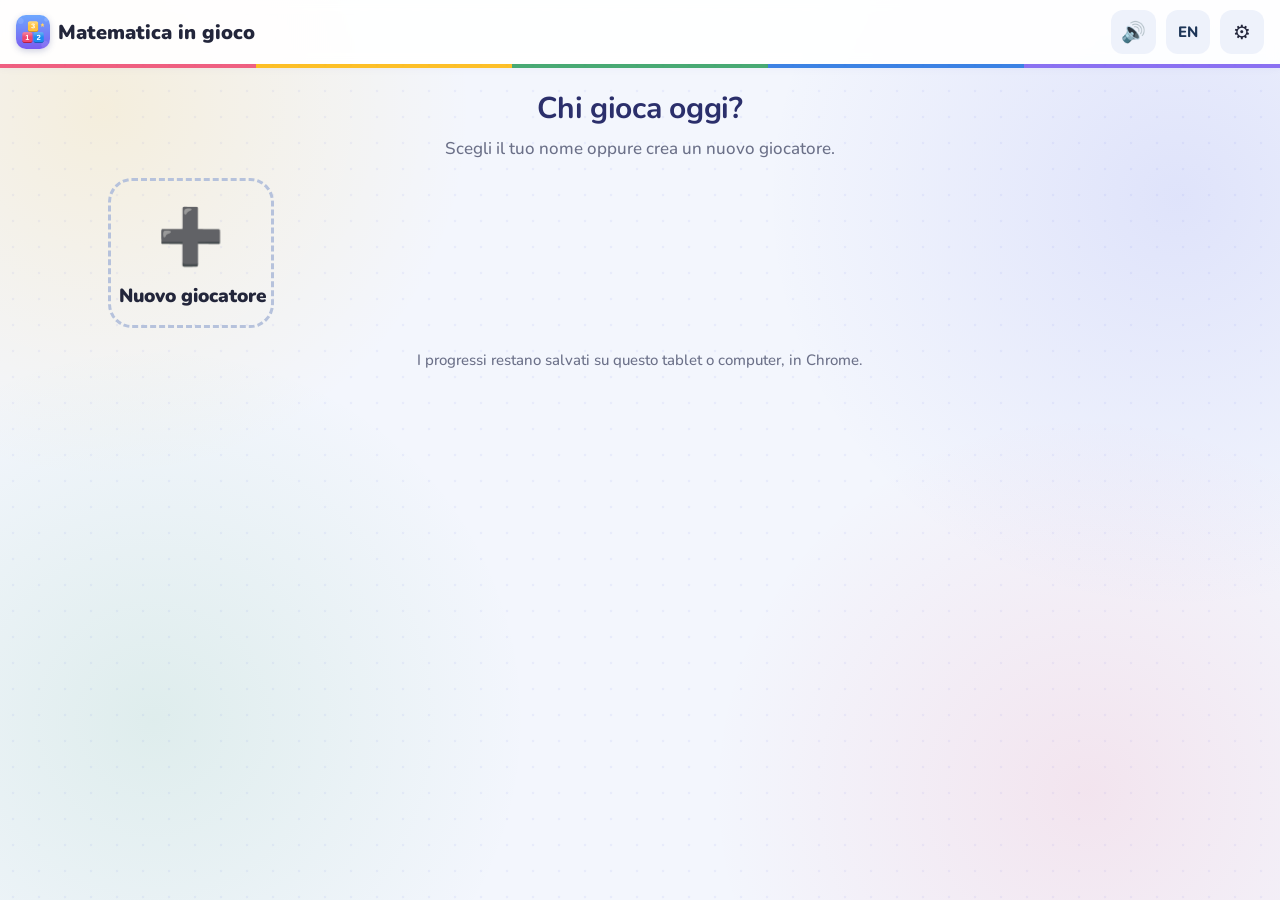
==== commit 89156ee3: "Beta: stile più accogliente (icona nuova, font Nunito, sfondo e card più morbide) Co-Authored-By: Cl" ====
--- a/beta/index.html
+++ b/beta/index.html
@@ -254,6 +254,44 @@
 .scnt { font-weight: 800; color: var(--muted); }
 .steps-holder { margin-top: 10px; }
 @media (max-width: 640px) { .steps, .qcol { --cw: 30px; } .sgrid { font-size: 22px; --rh: 34px; } }
+
+/* ---------- stile «carino ma non infantile» ----------
+   Font: Nunito, SIL Open Font License 1.1, © The Nunito Project Authors (github.com/googlefonts/nunito) */
+@font-face { font-family: "Nunito"; font-style: normal; font-weight: 500 900; font-display: swap; src: url([data-uri]) format("woff"); }
+:root { --r: 22px; --shadow: 0 8px 22px rgba(60, 70, 140, .13); --pri: #4f5bea; }
+body {
+  background-color: #f3f6fd;
+  background-image:
+    radial-gradient(circle at 8% 12%, rgba(255, 183, 3, .13) 0, transparent 26%),
+    radial-gradient(circle at 92% 22%, rgba(79, 91, 234, .12) 0, transparent 30%),
+    radial-gradient(circle at 85% 88%, rgba(239, 71, 111, .10) 0, transparent 28%),
+    radial-gradient(circle at 12% 80%, rgba(42, 157, 92, .10) 0, transparent 28%),
+    radial-gradient(rgba(79, 91, 234, .07) 1.4px, transparent 1.6px);
+  background-size: auto, auto, auto, auto, 26px 26px;
+  background-attachment: fixed;
+}
+.top { background: rgba(255, 255, 255, .92); backdrop-filter: blur(6px); box-shadow: 0 2px 10px rgba(60, 70, 140, .08); }
+.top::after { content: ""; position: absolute; left: 0; right: 0; bottom: -4px; height: 4px;
+  background: linear-gradient(90deg, #ef476f 0 20%, #ffb703 20% 40%, #2a9d5c 40% 60%, #1d6fe0 60% 80%, #7b5cf0 80%); opacity: .85; }
+.top .logo { width: 34px; height: 34px; border-radius: 10px; flex: none; box-shadow: 0 2px 6px rgba(60, 70, 140, .25); }
+h1 { color: #2b2f6b; letter-spacing: -.01em; }
+.btn { border-radius: 18px; box-shadow: 0 4px 0 #353fc0; }
+.btn:active { box-shadow: 0 1px 0 #353fc0; }
+.player, .world, .module { transition: transform .15s ease, box-shadow .15s ease; }
+.player { border-radius: 24px; }
+.player:hover, .world:hover { transform: translateY(-3px); box-shadow: 0 14px 28px rgba(60, 70, 140, .18); }
+.player:active, .world:active { transform: translateY(0); }
+.player .av { display: inline-grid; place-items: center; width: 82px; height: 82px; border-radius: 50%; background: linear-gradient(145deg, #eef1ff, #fff4dc); margin: 0 auto; }
+.player.new .av { background: transparent; }
+.world { border-radius: 26px; }
+.world::before, .world::after { content: ""; position: absolute; border-radius: 50%; background: rgba(255, 255, 255, .13); pointer-events: none; }
+.world::before { width: 120px; height: 120px; right: -34px; top: -40px; }
+.world::after { width: 54px; height: 54px; left: 62%; top: 46%; background: rgba(255, 255, 255, .08); }
+.world .em { filter: drop-shadow(0 4px 6px rgba(0, 0, 0, .2)); }
+.module { border-radius: 26px; }
+.modal .box { border-radius: 26px; }
+.lvl .dot { box-shadow: 0 5px 0 rgba(0, 0, 0, .16), inset 0 -4px 0 rgba(0, 0, 0, .08), inset 0 3px 0 rgba(255, 255, 255, .25); }
+@media (prefers-reduced-motion: reduce) { .player, .world, .module { transition: none; } .player:hover, .world:hover { transform: none; } }
 </style>
 <div class="app" id="app">
   <header class="top">
@@ -1835,6 +1873,7 @@
   function worldStars(p, w) { let s = 0, n = 0; for (const m of w.modules) for (const l of m.levels) { s += starsOf(p, lkey(w.n, m.id, l.id)); n += 3; } return [s, n]; }
   function setTop(title, back) {
     $('#tTitle').innerHTML = '';
+    if (!back) $('#tTitle').append(el('img', { class: 'logo', src: '[data-uri]', alt: '' }));
     $('#tTitle').append(el('span', {}, title));
     $('#tBack').hidden = !back;
     $('#tBack').onclick = back || null;
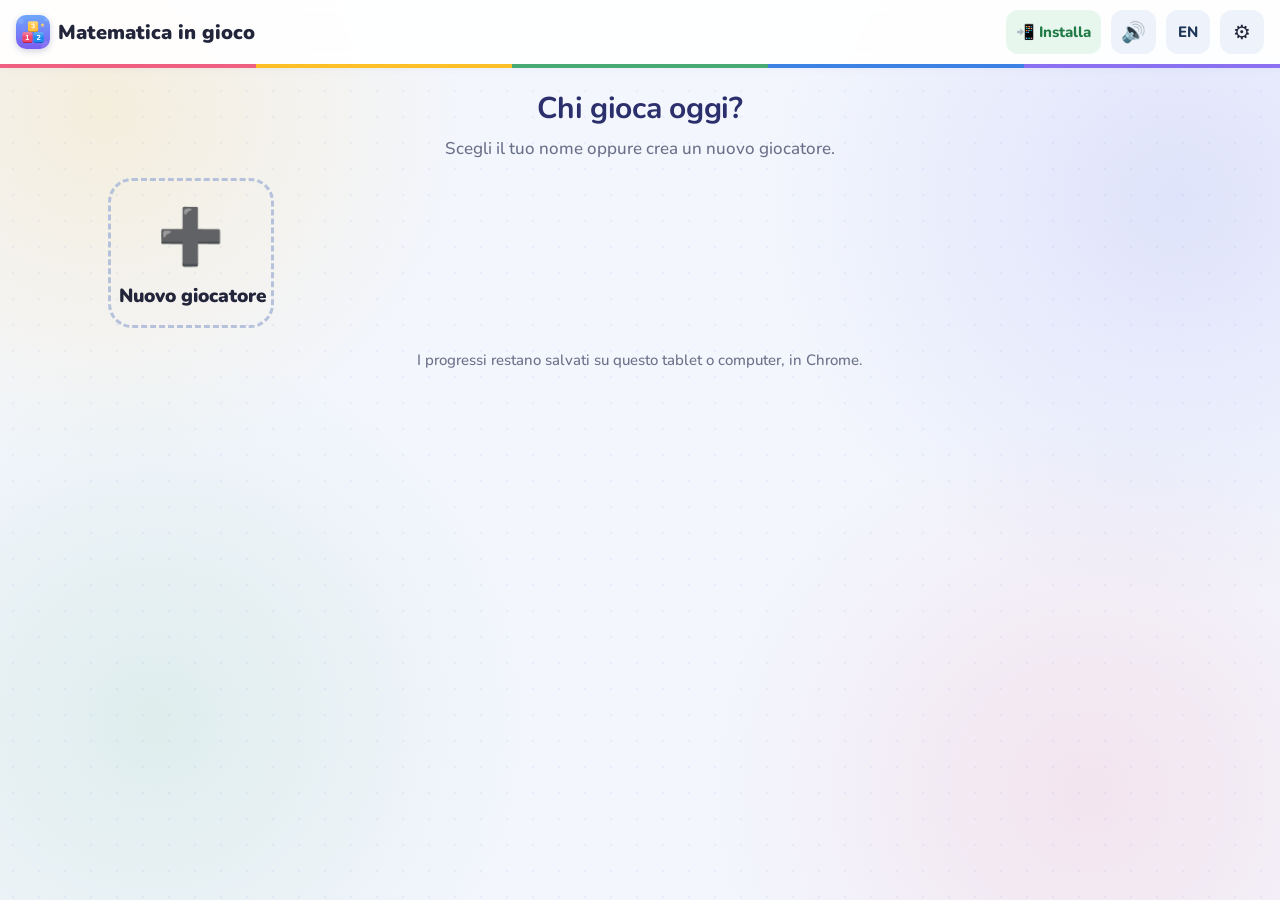
==== commit a53d8b29: "Beta: pulsante Installa sempre visibile, con le istruzioni per ogni dispositivo Co-Authored-By: Clau" ====
--- a/beta/index.html
+++ b/beta/index.html
@@ -292,6 +292,9 @@
 .modal .box { border-radius: 26px; }
 .lvl .dot { box-shadow: 0 5px 0 rgba(0, 0, 0, .16), inset 0 -4px 0 rgba(0, 0, 0, .08), inset 0 3px 0 rgba(255, 255, 255, .25); }
 @media (prefers-reduced-motion: reduce) { .player, .world, .module { transition: none; } .player:hover, .world:hover { transform: none; } }
+.inst-steps { text-align: left; font-size: 18px; line-height: 1.5; padding-left: 26px; margin: 8px 0 12px; }
+.inst-steps li { margin-bottom: 8px; }
+@media (max-width: 560px) { .inst-btn .lbl { display: none; } }
 </style>
 <div class="app" id="app">
   <header class="top">
@@ -985,13 +988,13 @@
   const NUM = EN ? '\\d{1,3}(?:,\\d{3})+(?:\\.\\d+)?|\\d+(?:\\.\\d+)?' : '\\d{1,3}(?:\\.\\d{3})+(?:,\\d+)?|\\d+(?:,\\d+)?';
   const OP = EN ? '[+−×÷]' : '[+−×:]';
   const UNIT = '(?: ?(?:cm²|dm²|mm²|m²|km|cm|dm|mm|kg|g|m|°|€))?';
-  const TERM = `[\\[(]*[€£]?(?:${NUM})${UNIT}[)\\]]*`;
+  const TERM = `[\\[(]*[€£$]?(?:${NUM})${UNIT}[)\\]]*`;
   const EXPR = `${TERM}(?: ${OP} ${TERM})+`;
   // un'uguaglianza: espressione = numero (o «?» nel testo della domanda)
-  const EQ = new RegExp(`(?<![\\d.,] [−\\-+×:÷] )(?<![\\d.,/−\\-+])(${EXPR}) = (?=(\\?|[€£]?(?:${NUM}))(?![\\d]|[.,]\\d)(?! ?[×:÷+−/]))`, 'g');
+  const EQ = new RegExp(`(?<![\\d.,] [−\\-+×:÷] )(?<![\\d.,/−\\-+])(${EXPR}) = (?=(\\?|[€£$]?(?:${NUM}))(?![\\d]|[.,]\\d)(?! ?[×:÷+−/]))`, 'g');
 
   // numero esatto: intero scalato e cifre decimali (3,75 → {k: 375, dec: 2})
-  function parseNum(s) { s = s.replace(/[€£]/, '').split(TH).join(''); const [ip, fp = ''] = s.split(DP); return { k: +(ip + fp), dec: fp.length }; }
+  function parseNum(s) { s = s.replace(/[€£$]/, '').split(TH).join(''); const [ip, fp = ''] = s.split(DP); return { k: +(ip + fp), dec: fp.length }; }
   function fromValue(v) {
     if (!isFinite(v) || v < 0) return null;
     const s = String(Math.round(v * 1e6) / 1e6);
@@ -1040,7 +1043,7 @@
   // espressione → calcoli nell'ordine giusto (prima le parentesi, poi × e :, poi + e −, da sinistra)
   function tokenize(e) {
     const out = [];
-    const re = new RegExp(`\\s*(?:([\\[(])|([\\])])|(${OP})|[€£]?(${NUM})${UNIT})`, 'y');
+    const re = new RegExp(`\\s*(?:([\\[(])|([\\])])|(${OP})|[€£$]?(${NUM})${UNIT})`, 'y');
     let m;
     while (re.lastIndex < e.length && (m = re.exec(e))) {
       if (m[1]) out.push({ t: '(' }); else if (m[2]) out.push({ t: ')' }); else if (m[3]) out.push({ t: 'op', v: m[3] }); else out.push({ t: 'n', v: parseNum(m[4]) });
@@ -2456,9 +2459,31 @@
     navigator.serviceWorker.register('sw.js').catch(() => { /* senza modalità offline */ });
     let deferred = null;
     const ib = $('#tInstall');
-    ib.textContent = t('📲 Installa', '📲 Install'); ib.title = t('Installa il gioco come app', 'Install the game as an app');
+    ib.innerHTML = '📲<span class="lbl"> ' + t('Installa', 'Install') + '</span>'; ib.title = t('Installa il gioco come app', 'Install the game as an app');
+    // il pulsante è sempre visibile (tranne quando il gioco è già aperto come app): se Chrome permette
+    // l'installazione diretta la avvia, altrimenti spiega come fare su quel dispositivo
+    const standalone = matchMedia('(display-mode: standalone)').matches || navigator.standalone === true;
+    ib.hidden = standalone;
     window.addEventListener('beforeinstallprompt', e => { e.preventDefault(); deferred = e; ib.hidden = false; });
-    ib.addEventListener('click', async () => { if (!deferred) return; deferred.prompt(); try { await deferred.userChoice; } catch (err) { /* annullato */ } deferred = null; ib.hidden = true; });
+    function howTo() {
+      const ua = navigator.userAgent;
+      const ios = /iPad|iPhone|iPod/.test(ua) || (/Macintosh/.test(ua) && navigator.maxTouchPoints > 1);
+      const android = /Android/.test(ua), samsung = /SamsungBrowser/.test(ua), firefox = /Firefox|FxiOS/.test(ua);
+      let steps;
+      if (ios) steps = [t('Apri questa pagina con <b>Safari</b> (o Chrome).', 'Open this page in <b>Safari</b> (or Chrome).'),
+        t('Tocca il pulsante <b>Condividi</b> <span style="font-size:22px">⬆️</span> (in alto o in basso, a seconda del modello).', 'Tap the <b>Share</b> button <span style="font-size:22px">⬆️</span> (at the top or the bottom, depending on the device).'),
+        t('Scorri e scegli <b>«Aggiungi a Home»</b>, poi <b>Aggiungi</b>.', 'Scroll down and choose <b>“Add to Home Screen”</b>, then <b>Add</b>.')];
+      else if (samsung) steps = [t('Tocca il menu <b>☰</b> in basso.', 'Tap the <b>☰</b> menu at the bottom.'), t('Scegli <b>«Aggiungi pagina a» → «Schermata Home»</b>.', 'Choose <b>“Add page to” → “Home screen”</b>.')];
+      else if (android) steps = [t('Apri questa pagina con <b>Chrome</b>.', 'Open this page in <b>Chrome</b>.'), t('Tocca il menu <b>⋮</b> in alto a destra.', 'Tap the <b>⋮</b> menu at the top right.'),
+        t('Scegli <b>«Installa app»</b> oppure <b>«Aggiungi a schermata Home» → Installa</b>.', 'Choose <b>“Install app”</b> or <b>“Add to Home screen” → Install</b>.')];
+      else if (firefox) steps = [t('Firefox per computer non installa le app web: apri questa pagina con <b>Chrome</b> o <b>Edge</b>.', 'Firefox on computers cannot install web apps: open this page in <b>Chrome</b> or <b>Edge</b>.')];
+      else steps = [t('Usa <b>Chrome</b> o <b>Edge</b>.', 'Use <b>Chrome</b> or <b>Edge</b>.'), t('Clicca l\'icona di installazione <b>⊕</b> a destra nella barra degli indirizzi, oppure menu <b>⋮</b> → <b>«Trasmetti, salva e condividi» → «Installa pagina come app»</b>.', 'Click the install icon <b>⊕</b> on the right of the address bar, or menu <b>⋮</b> → <b>“Cast, save and share” → “Install page as app”</b>.')];
+      const m = modal([el('h2', { style: 'margin-top:0' }, t('📲 Installa il gioco come app', '📲 Install the game as an app')),
+        el('ol', { class: 'inst-steps' }, steps.map(h => el('li', { html: h }))),
+        el('p', { class: 'note', style: 'text-align:left' }, t('Poi trovi l\'icona del gioco insieme alle altre app. Funziona anche senza internet e si aggiorna da solo.', 'You will then find the game\'s icon with your other apps. It works offline too and updates itself.')),
+        el('div', { class: 'row' }, el('button', { class: 'btn', onclick: () => m.remove() }, t('Ho capito', 'Got it')))]);
+    }
+    ib.addEventListener('click', async () => { if (!deferred) return howTo(); const d = deferred; deferred = null; d.prompt(); try { const c = await d.userChoice; if (c && c.outcome === 'accepted') ib.hidden = true; } catch (err) { /* annullato */ } });
     window.addEventListener('appinstalled', () => { ib.hidden = true; toast(t('Il gioco è installato: lo trovi tra le tue app!', 'The game is installed: you\'ll find it with your apps!')); });
   }
   $('#tSound').addEventListener('click', () => { D.sound = !D.sound; save(); $('#tSound').textContent = D.sound ? '🔊' : '🔇'; });
